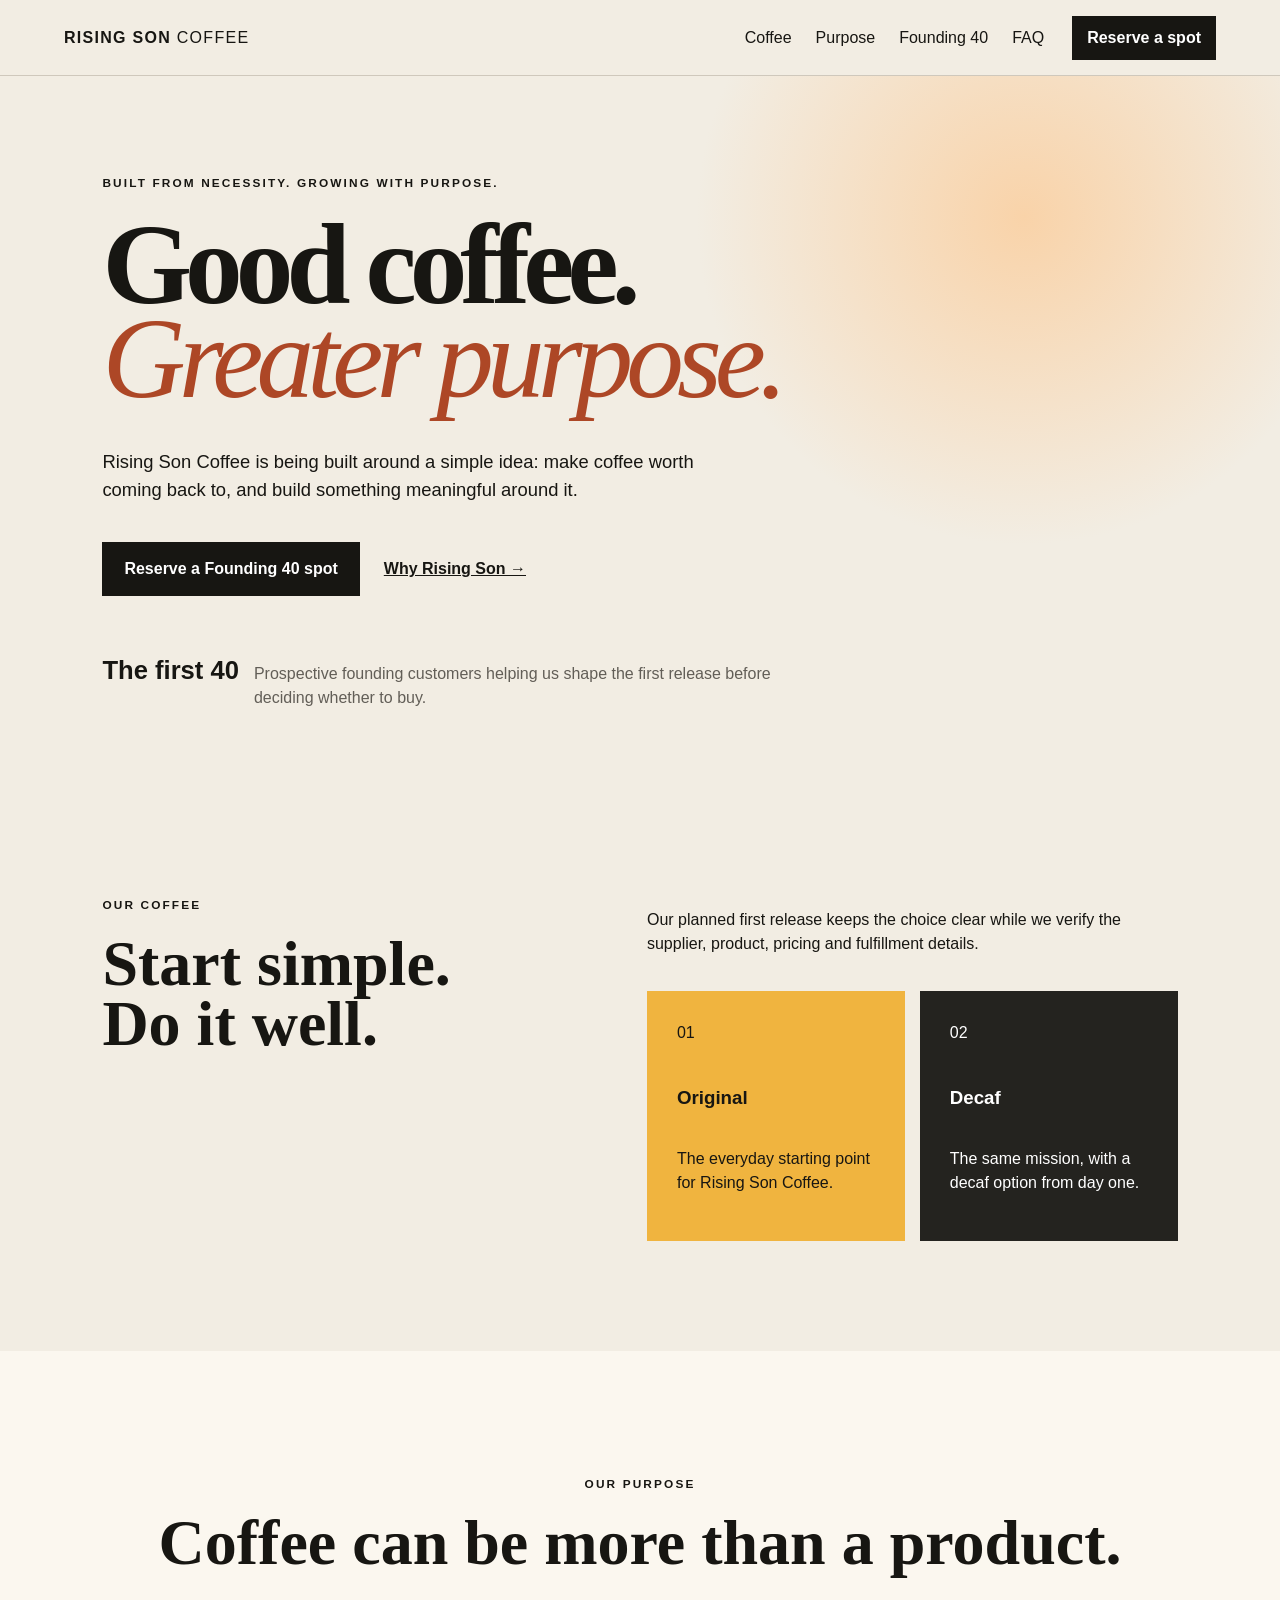
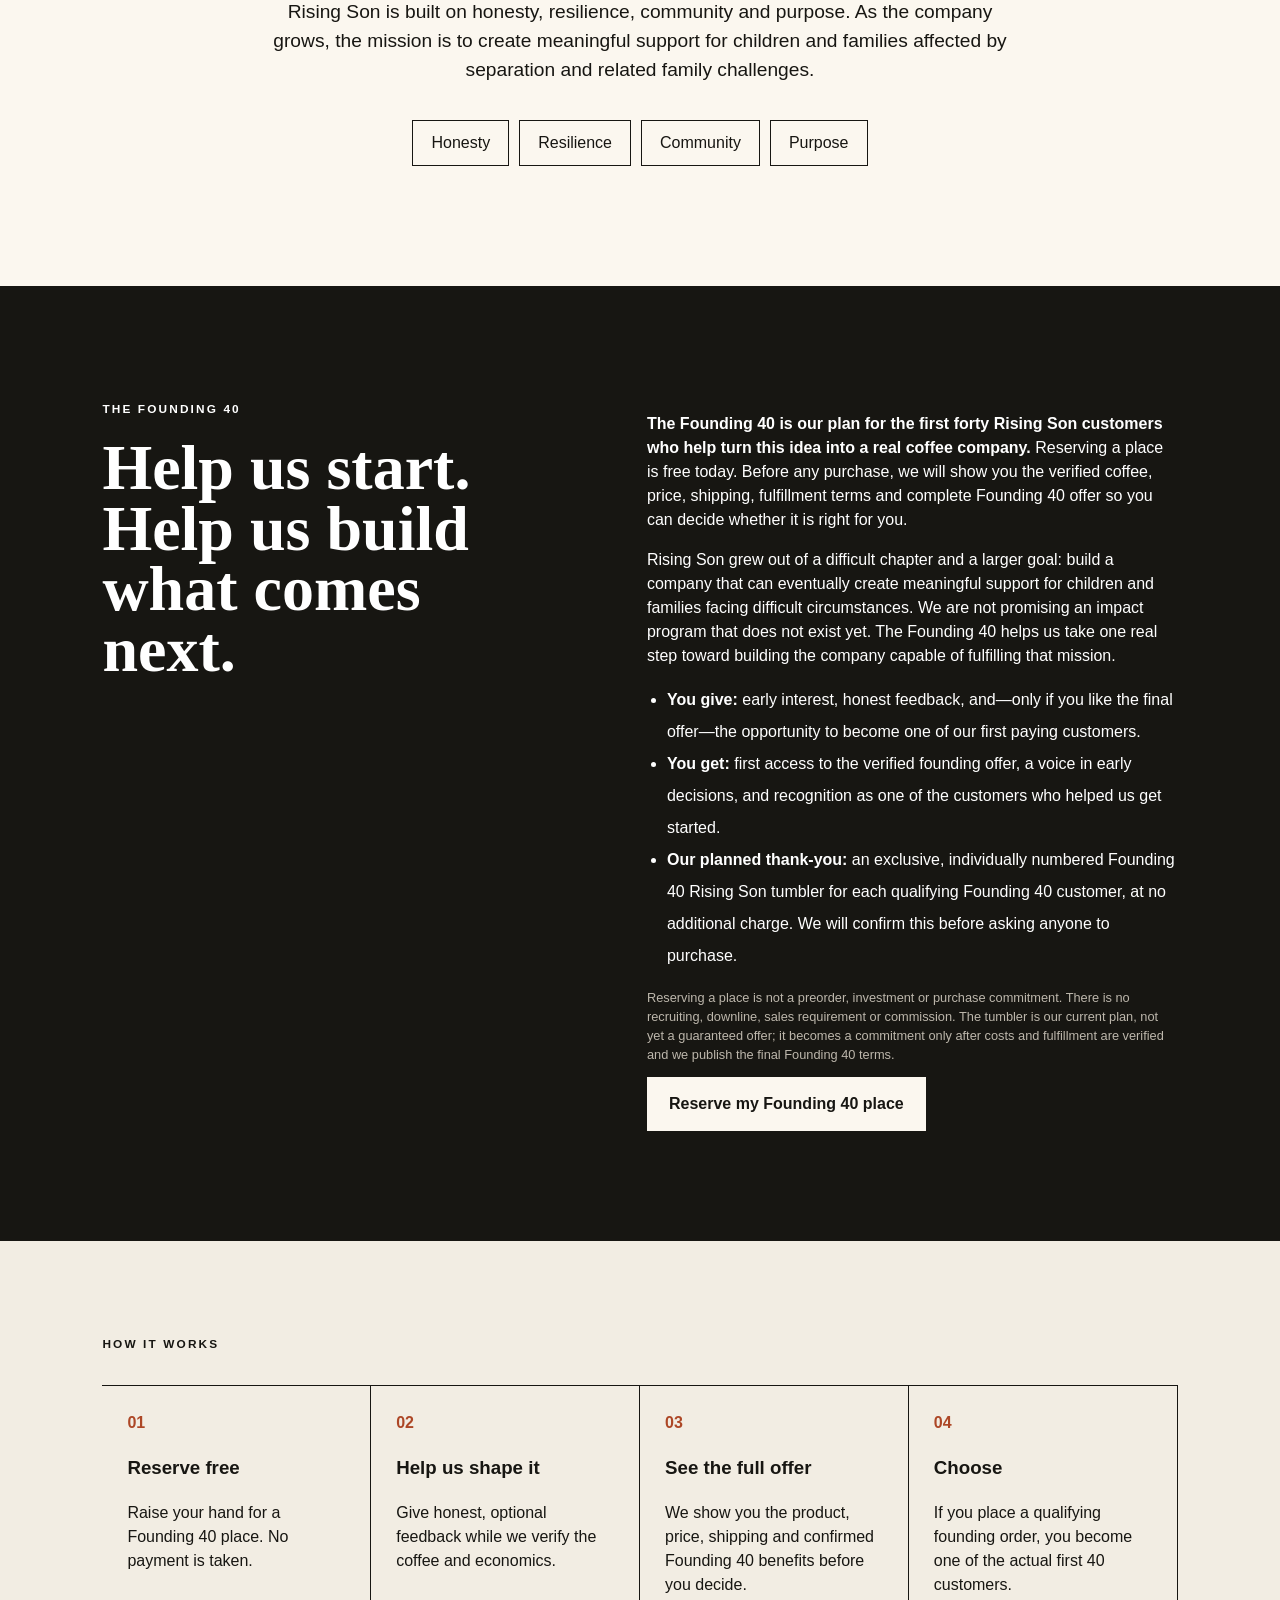
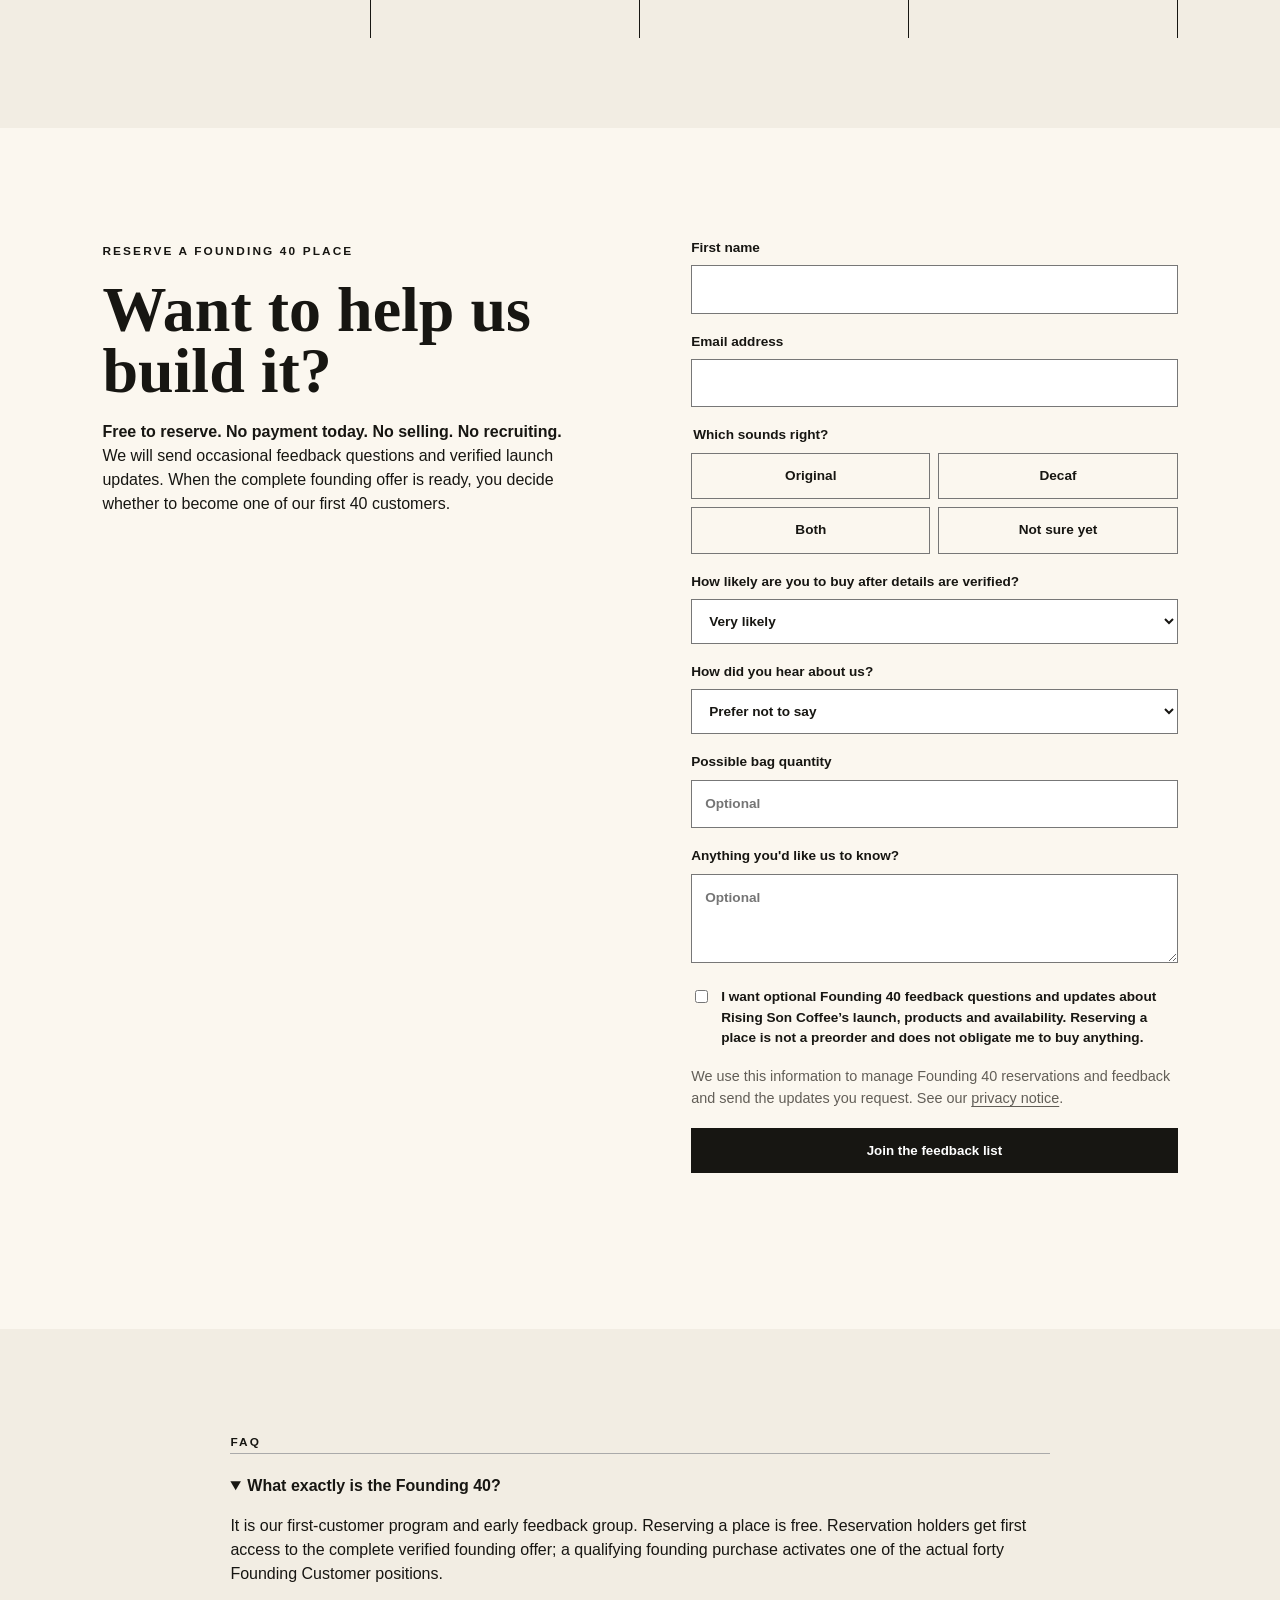
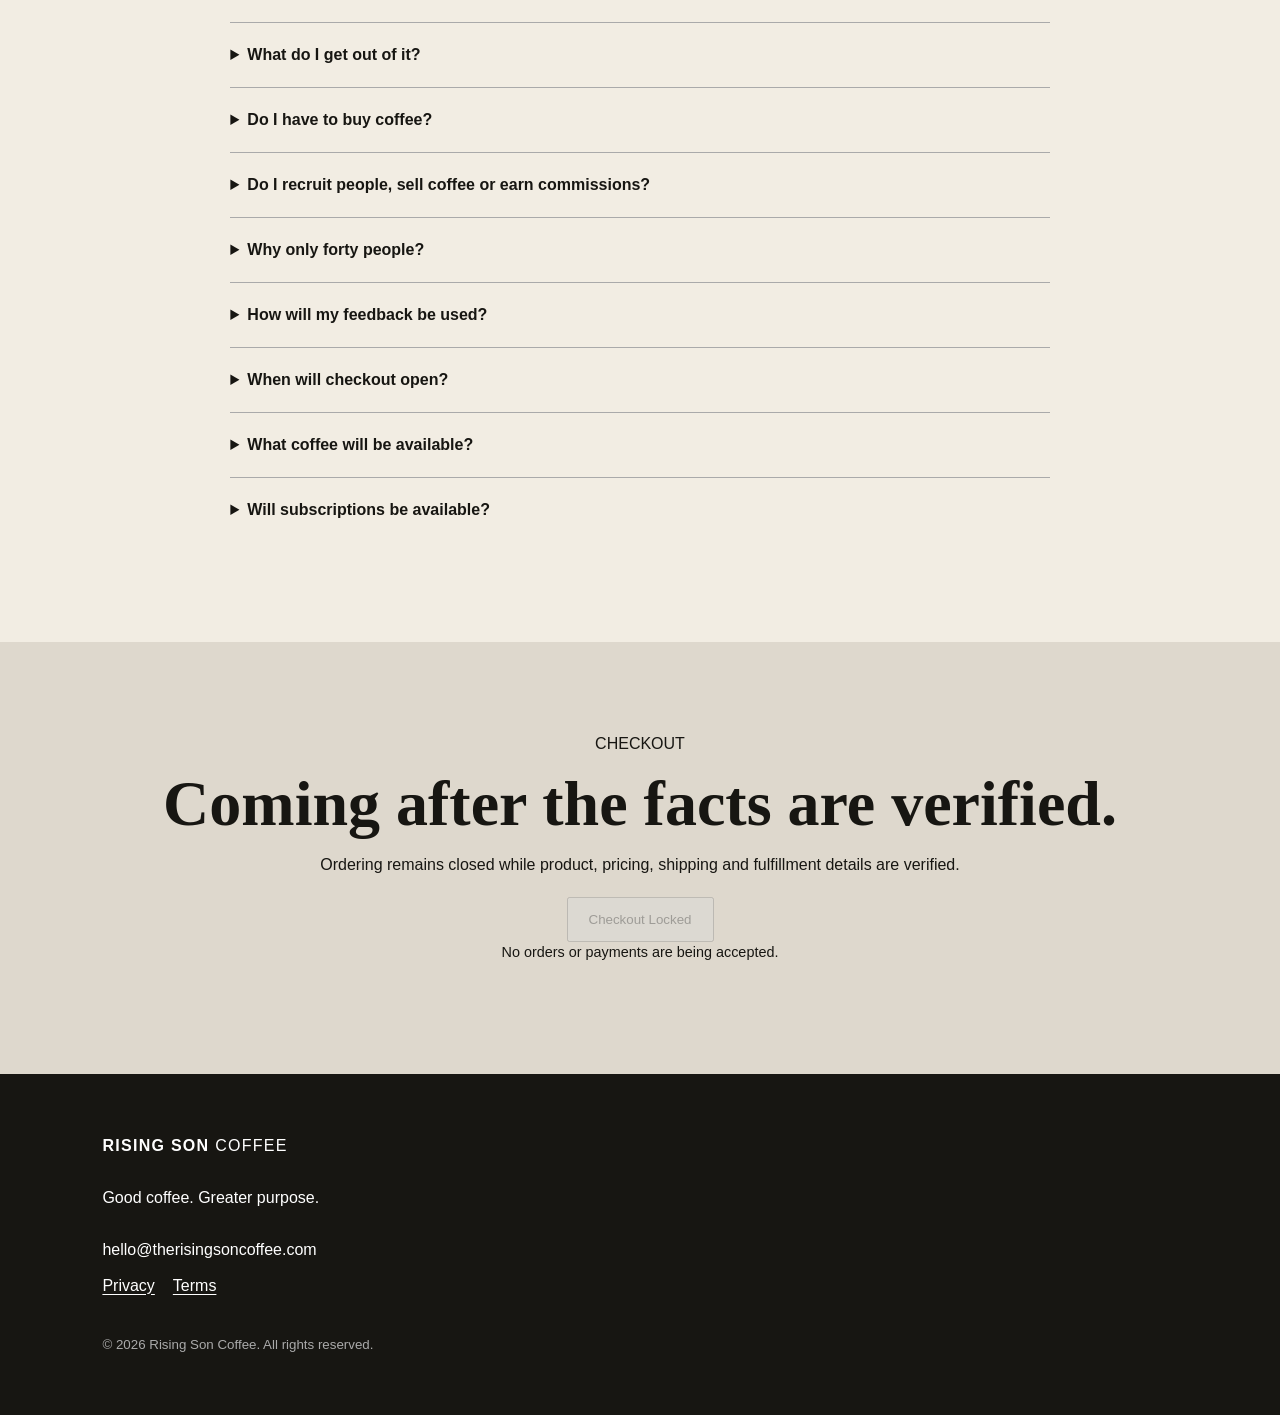
==== index.html @ bcd96ab5 "Finish Founding 40 reservation messaging and attribution" ====
<!doctype html>
<html lang="en">
<head>
<meta charset="utf-8"><meta name="viewport" content="width=device-width,initial-scale=1">
<title>Rising Son Coffee | Good Coffee. Greater Purpose.</title>
<meta name="description" content="Rising Son Coffee — good coffee with a greater purpose. Reserve a free, no-obligation place among the first 40 prospective Rising Son customers and help shape the first release."><meta name="theme-color" content="#f2ede3"><meta property="og:type" content="website"><meta property="og:title" content="Rising Son Coffee | Good Coffee. Greater Purpose."><meta property="og:description" content="Reserve a Founding 40 place, help shape Rising Son Coffee before launch, and get first access to the verified founding offer. No purchase today, recruiting or investment."><meta property="og:url" content="https://therisingsoncoffee.com/"><meta name="twitter:card" content="summary"><link rel="canonical" href="https://therisingsoncoffee.com/">
<link rel="stylesheet" href="styles.css"><link rel="icon" href="data:image/svg+xml,<svg xmlns=%22http://www.w3.org/2000/svg%22 viewBox=%220 0 100 100%22><text y=%22.9em%22 font-size=%2290%22>☕</text></svg>">
</head>
<body>
<a class="skip" href="#top">Skip to content</a><header class="nav"><a class="brand" href="#top">RISING SON <span>COFFEE</span></a><nav aria-label="Primary"><a href="#coffee">Coffee</a><a href="#purpose">Purpose</a><a href="#founding40">Founding 40</a><a href="#faq">FAQ</a></nav><a class="button small" href="#join">Reserve a spot</a></header>
<main id="top">
<section class="hero"><div class="eyebrow">BUILT FROM NECESSITY. GROWING WITH PURPOSE.</div><h1>Good coffee.<br><em>Greater purpose.</em></h1><p>Rising Son Coffee is being built around a simple idea: make coffee worth coming back to, and build something meaningful around it.</p><div class="actions"><a class="button" href="#join">Reserve a Founding 40 spot</a><a class="textlink" href="#purpose">Why Rising Son →</a></div><div class="counter"><strong>The first 40</strong><span>Prospective founding customers helping us shape the first release before deciding whether to buy.</span></div></section>
<section id="coffee" class="section"><div><span class="kicker">OUR COFFEE</span><h2>Start simple.<br>Do it well.</h2></div><div><p>Our planned first release keeps the choice clear while we verify the supplier, product, pricing and fulfillment details.</p><div class="cards"><article><span>01</span><h3>Original</h3><p>The everyday starting point for Rising Son Coffee.</p></article><article class="mono"><span>02</span><h3>Decaf</h3><p>The same mission, with a decaf option from day one.</p></article></div></div></section>
<section id="purpose" class="purpose"><span class="kicker">OUR PURPOSE</span><h2>Coffee can be more than a product.</h2><p>Rising Son is built on honesty, resilience, community and purpose. As the company grows, the mission is to create meaningful support for children and families affected by separation and related family challenges.</p><div class="values"><span>Honesty</span><span>Resilience</span><span>Community</span><span>Purpose</span></div></section>
<section id="founding40" class="section dark"><div><span class="kicker">THE FOUNDING 40</span><h2>Help us start.<br>Help us build what comes next.</h2></div><div><p><strong>The Founding 40 is our plan for the first forty Rising Son customers who help turn this idea into a real coffee company.</strong> Reserving a place is free today. Before any purchase, we will show you the verified coffee, price, shipping, fulfillment terms and complete Founding 40 offer so you can decide whether it is right for you.</p><p>Rising Son grew out of a difficult chapter and a larger goal: build a company that can eventually create meaningful support for children and families facing difficult circumstances. We are not promising an impact program that does not exist yet. The Founding 40 helps us take one real step toward building the company capable of fulfilling that mission.</p><ul><li><strong>You give:</strong> early interest, honest feedback, and—only if you like the final offer—the opportunity to become one of our first paying customers.</li><li><strong>You get:</strong> first access to the verified founding offer, a voice in early decisions, and recognition as one of the customers who helped us get started.</li><li><strong>Our planned thank-you:</strong> an exclusive, individually numbered Founding 40 Rising Son tumbler for each qualifying Founding 40 customer, at no additional charge. We will confirm this before asking anyone to purchase.</li></ul><p class="fine">Reserving a place is not a preorder, investment or purchase commitment. There is no recruiting, downline, sales requirement or commission. The tumbler is our current plan, not yet a guaranteed offer; it becomes a commitment only after costs and fulfillment are verified and we publish the final Founding 40 terms.</p><a class="button light" href="#join">Reserve my Founding 40 place</a></div></section>
<section class="steps"><span class="kicker">HOW IT WORKS</span><div class="stepgrid"><div><b>01</b><h3>Reserve free</h3><p>Raise your hand for a Founding 40 place. No payment is taken.</p></div><div><b>02</b><h3>Help us shape it</h3><p>Give honest, optional feedback while we verify the coffee and economics.</p></div><div><b>03</b><h3>See the full offer</h3><p>We show you the product, price, shipping and confirmed Founding 40 benefits before you decide.</p></div><div><b>04</b><h3>Choose</h3><p>If you place a qualifying founding order, you become one of the actual first 40 customers.</p></div></div></section>
<section id="join" class="join"><div><span class="kicker">RESERVE A FOUNDING 40 PLACE</span><h2>Want to help us build it?</h2><p><strong>Free to reserve. No payment today. No selling. No recruiting.</strong> We will send occasional feedback questions and verified launch updates. When the complete founding offer is ready, you decide whether to become one of our first 40 customers.</p></div>
<form id="foundingForm" action="https://formsubmit.co/hello@therisingsoncoffee.com" method="POST" aria-describedby="formPrivacy"><input type="hidden" name="_subject" value="New Rising Son Coffee Founding 40 signup"><input type="hidden" name="_template" value="table">
<input type="hidden" name="signup_source" value="Rising Son Coffee website — Founding 40 organic/direct"><input type="hidden" name="_captcha" value="false"><input type="hidden" name="_next" value="https://therisingsoncoffee.com/thanks.html"><input class="honey" type="text" name="_honey" tabindex="-1" autocomplete="off" aria-hidden="true"><label>First name<input name="name" required autocomplete="given-name"></label><label>Email address<input name="email" type="email" required autocomplete="email" inputmode="email"></label><fieldset><legend>Which sounds right?</legend><div class="choices"><label><input type="radio" name="preference" value="Original" required><span>Original</span></label><label><input type="radio" name="preference" value="Decaf"><span>Decaf</span></label><label><input type="radio" name="preference" value="Both"><span>Both</span></label><label><input type="radio" name="preference" value="Not sure yet"><span>Not sure yet</span></label></div></fieldset><label>How likely are you to buy after details are verified?<select name="likelihood"><option>Very likely</option><option>Maybe</option><option>Just following for now</option></select></label><label>How did you hear about us?<select name="referral_source"><option value="Not specified">Prefer not to say</option><option>Friend or family</option><option>Facebook</option><option>Instagram</option><option>Other social media</option><option>Search</option><option>In person</option><option>Other</option></select></label><label>Possible bag quantity<input name="quantity" type="number" min="1" max="20" inputmode="numeric" placeholder="Optional"></label><label>Anything you'd like us to know?<textarea name="note" rows="3" placeholder="Optional"></textarea></label><label class="consent"><input type="checkbox" name="launch_updates_consent" value="Yes" required> I want optional Founding 40 feedback questions and updates about Rising Son Coffee’s launch, products and availability. Reserving a place is not a preorder and does not obligate me to buy anything.</label><p id="formPrivacy" class="form-note">We use this information to manage Founding 40 reservations and feedback and send the updates you request. See our <a href="/privacy.html">privacy notice</a>.</p><button class="button" type="submit">Reserve free — no purchase required</button><p id="formStatus" class="status" role="status" aria-live="polite"></p></form></section>
<section id="faq" class="faq"><span class="kicker">FAQ</span><details open><summary>What exactly is the Founding 40?</summary><p>It is our first-customer program and early feedback group. Reserving a place is free. Reservation holders get first access to the complete verified founding offer; a qualifying founding purchase activates one of the actual forty Founding Customer positions.</p></details><details><summary>What do I get out of it?</summary><p>You get an early look at verified launch options, the opportunity to influence early decisions, and first opportunity to become one of Rising Son's first forty customers. Our current plan is also an exclusive individually numbered Founding 40 tumbler at no additional charge with a qualifying founding order. We will confirm that benefit before asking anyone to purchase.</p></details><details><summary>Do I have to buy coffee?</summary><p>No. Joining does not create a preorder or purchase commitment. If coffee later becomes available, you decide independently whether you want it.</p></details><details><summary>Do I recruit people, sell coffee or earn commissions?</summary><p>No. There is no downline, recruiting requirement, referral requirement, sales quota, commission or compensation plan. The Founding 40 is customer research, not a business opportunity.</p></details><details><summary>Why only forty people?</summary><p>Because these are intended to be Rising Son's first forty customers, not an unlimited membership tier. Keeping the group small also lets us genuinely listen to the people helping shape the launch.</p></details><details><summary>How will my feedback be used?</summary><p>It can help compare proposed coffee options, bag sizes, price ranges and shipping choices. Rising Son makes the final decisions, and not every preference can be adopted.</p></details><details><summary>When will checkout open?</summary><p>Only after supplier, product, pricing, shipping, fulfillment and refund/replacement details are confirmed.</p></details><details><summary>What coffee will be available?</summary><p>The planned first release is Original and Decaf. Whole-bean and ground options are being evaluated with suppliers. Final product details will be shared after verification.</p></details><details><summary>Will subscriptions be available?</summary><p>We are evaluating recurring delivery. We will only publish a subscription offer after the product, shipping and savings economics are verified.</p></details></section>
<section class="locked" id="checkout"><span>CHECKOUT</span><h2>Coming after the facts are verified.</h2><p>Ordering remains closed while product, pricing, shipping and fulfillment details are verified.</p><button id="checkoutButton" disabled aria-describedby="checkoutStatus">Checkout Locked</button><p id="checkoutStatus" class="status" role="status">No orders or payments are being accepted.</p></section>
</main>
<footer><div class="brand">RISING SON <span>COFFEE</span></div><p>Good coffee. Greater purpose.</p><a href="mailto:hello@therisingsoncoffee.com">hello@therisingsoncoffee.com</a><div class="footerlinks"><a href="/privacy.html">Privacy</a><a href="/terms.html">Terms</a></div><small>© 2026 Rising Son Coffee. All rights reserved.</small></footer>
<script src="checkout-config.js"></script><script src="script.js"></script></body></html>
---- styles.css ----
:root{--ink:#171612;--paper:#f2ede3;--cream:#fbf7ef;--accent:#ad4726;--muted:#625e57}*{box-sizing:border-box}html{scroll-behavior:smooth}body{margin:0;background:var(--paper);color:var(--ink);font-family:Arial,Helvetica,sans-serif;line-height:1.5}.nav{height:76px;padding:0 5vw;display:flex;align-items:center;gap:28px;border-bottom:1px solid #cfc8bc;position:sticky;top:0;background:rgba(242,237,227,.96);z-index:10}.brand{font-weight:900;letter-spacing:.08em}.brand span{font-weight:400}.nav nav{display:flex;gap:24px;margin-left:auto}.nav a,footer a{color:inherit;text-decoration:none}.button{display:inline-block;border:0;background:var(--ink);color:white!important;padding:15px 22px;text-decoration:none;font-weight:800;cursor:pointer}.button.small{padding:10px 15px}.hero{min-height:76vh;padding:11vh 8vw 8vh;display:grid;align-content:center;background:radial-gradient(circle at 80% 20%,#f9d3a9 0,transparent 28%),var(--paper)}.eyebrow,.kicker{font-size:.74rem;font-weight:900;letter-spacing:.18em}.hero h1{font-family:Georgia,serif;font-size:clamp(3.6rem,9vw,8.5rem);line-height:.82;letter-spacing:-.06em;margin:24px 0;max-width:1050px}.hero h1 em{font-weight:400;color:var(--accent)}.hero>p{max-width:600px;font-size:1.15rem}.actions{display:flex;gap:24px;align-items:center;margin-top:20px}.textlink{color:var(--ink);font-weight:800}.counter{margin-top:55px;display:flex;gap:15px;align-items:baseline}.counter strong{font-size:1.6rem;white-space:nowrap}.counter span{color:var(--muted);max-width:520px}.section{padding:110px 8vw;display:grid;grid-template-columns:1fr 1.2fr;gap:8vw}.section h2,.purpose h2,.join h2,.locked h2{font-family:Georgia,serif;font-size:clamp(2.6rem,5vw,5rem);line-height:.95;margin:18px 0}.cards{display:grid;grid-template-columns:1fr 1fr;gap:15px;margin-top:35px}.cards article{min-height:250px;padding:30px;background:#f0b43f;display:flex;flex-direction:column;justify-content:flex-end}.cards article span{margin-bottom:auto}.cards .mono{background:#24231f;color:white}.purpose{padding:120px 12vw;text-align:center;background:var(--cream)}.purpose p{max-width:760px;margin:25px auto;font-size:1.2rem}.values{display:flex;justify-content:center;flex-wrap:wrap;gap:10px;margin-top:35px}.values span{border:1px solid;padding:10px 18px}.dark{background:var(--ink);color:white}.dark ul{padding-left:20px;line-height:2}.fine{font-size:.8rem;color:#bdb7ac}.button.light{background:var(--cream);color:var(--ink)!important}.steps{padding:90px 8vw}.stepgrid{display:grid;grid-template-columns:repeat(4,1fr);margin-top:30px;border-top:1px solid}.stepgrid>div{padding:25px;border-right:1px solid}.stepgrid b{color:var(--accent)}.join{padding:110px 8vw;background:var(--cream);display:grid;grid-template-columns:1fr 1fr;gap:8vw}form{display:grid;gap:18px}label,legend{font-weight:700;font-size:.85rem}input,select,textarea{width:100%;margin-top:7px;padding:13px;border:1px solid #777;background:white;color:var(--ink);font:inherit}fieldset{border:0;padding:0;margin:0}.choices{display:grid;grid-template-columns:1fr 1fr;gap:8px;margin-top:7px}.choices label{position:relative}.choices label input{position:absolute;width:1px;height:1px;padding:0;margin:-1px;overflow:hidden;clip:rect(0,0,0,0);white-space:nowrap;border:0}.choices span{display:block;border:1px solid #777;padding:12px;text-align:center;cursor:pointer}.choices input:checked+span{background:var(--ink);color:white}.choices input:focus-visible+span{outline:3px solid var(--accent);outline-offset:3px}.consent{display:flex;gap:10px;align-items:flex-start}.consent input{width:auto;margin-top:3px}.form-note,.status{font-size:.9rem}.form-note{margin:0;color:var(--muted)}.form-note a{color:inherit;text-underline-offset:3px}.honey{position:absolute!important;left:-9999px!important;width:1px!important;height:1px!important}.faq{padding:100px 18vw}.faq details{border-top:1px solid #aaa;padding:20px 0}.faq summary{font-weight:800;cursor:pointer}.locked{padding:90px 8vw;text-align:center;background:#ded8cd}.locked>p{max-width:640px;margin:0 auto 20px}.locked button{padding:13px 20px}footer{padding:60px 8vw;background:var(--ink);color:white;display:grid;gap:12px}footer small{color:#aaa;margin-top:25px}@media(max-width:760px){.nav{height:64px}.nav nav{display:none}.nav .small{margin-left:auto}.section,.join{grid-template-columns:1fr;padding:75px 6vw}.hero{padding:90px 6vw 60px}.hero h1{font-size:clamp(3.2rem,18vw,5rem)}.cards,.choices{grid-template-columns:1fr}.stepgrid{grid-template-columns:1fr 1fr}.faq{padding:75px 6vw}.actions{align-items:flex-start;flex-direction:column}.counter{align-items:flex-start;flex-direction:column}}.legal{max-width:900px;margin:auto;padding:90px 8vw;min-height:75vh}.legal h1{font-family:Georgia,serif;font-size:clamp(3rem,7vw,6rem);line-height:.95}.legal h2{margin-top:38px}.legal a{color:inherit}.footerlinks{display:flex;gap:18px}.footerlinks a{text-decoration:underline;text-underline-offset:3px}.skip{position:absolute;left:-9999px;top:auto}.skip:focus{left:12px;top:12px;z-index:100;background:#fff;color:#000;padding:10px}.button:focus-visible,a:focus-visible,input:focus-visible,select:focus-visible,textarea:focus-visible,summary:focus-visible,button:focus-visible{outline:3px solid currentColor;outline-offset:3px}.button:disabled{cursor:not-allowed;opacity:.65}@media(prefers-reduced-motion:reduce){html{scroll-behavior:auto}}
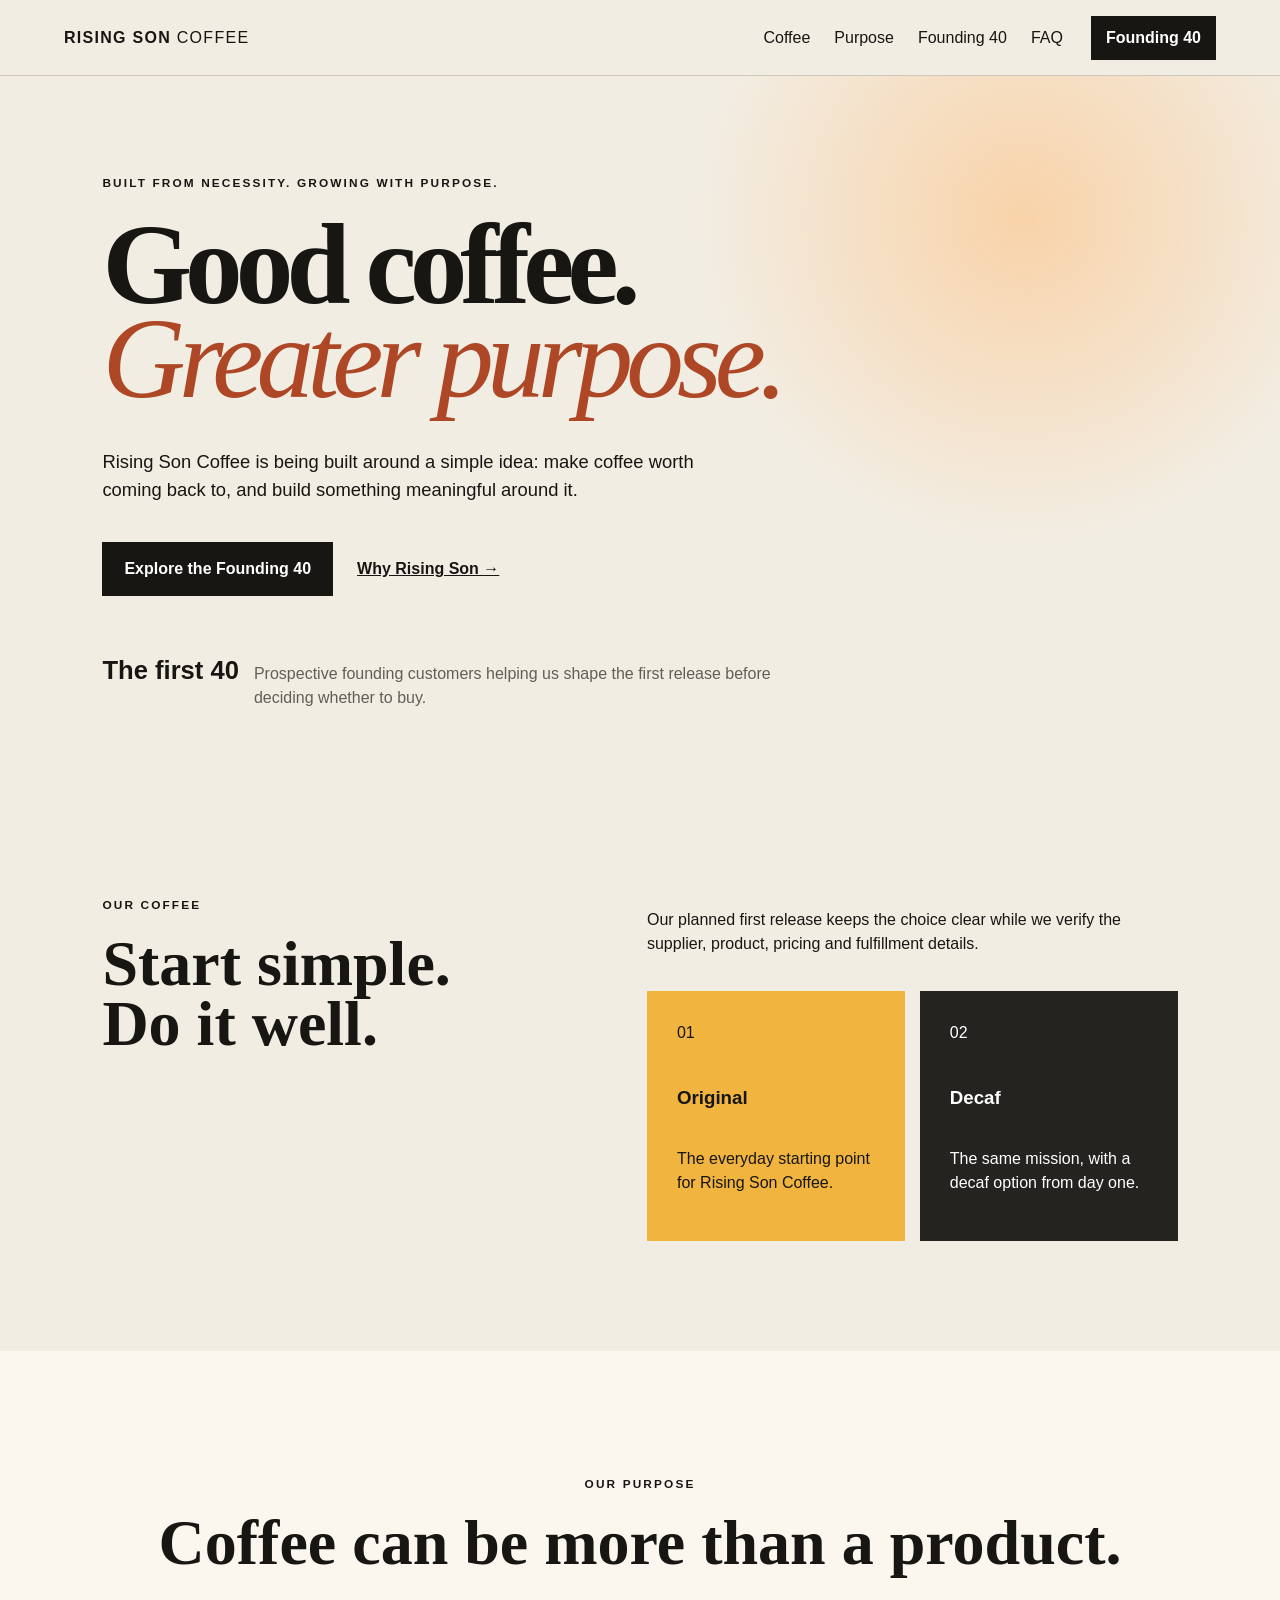
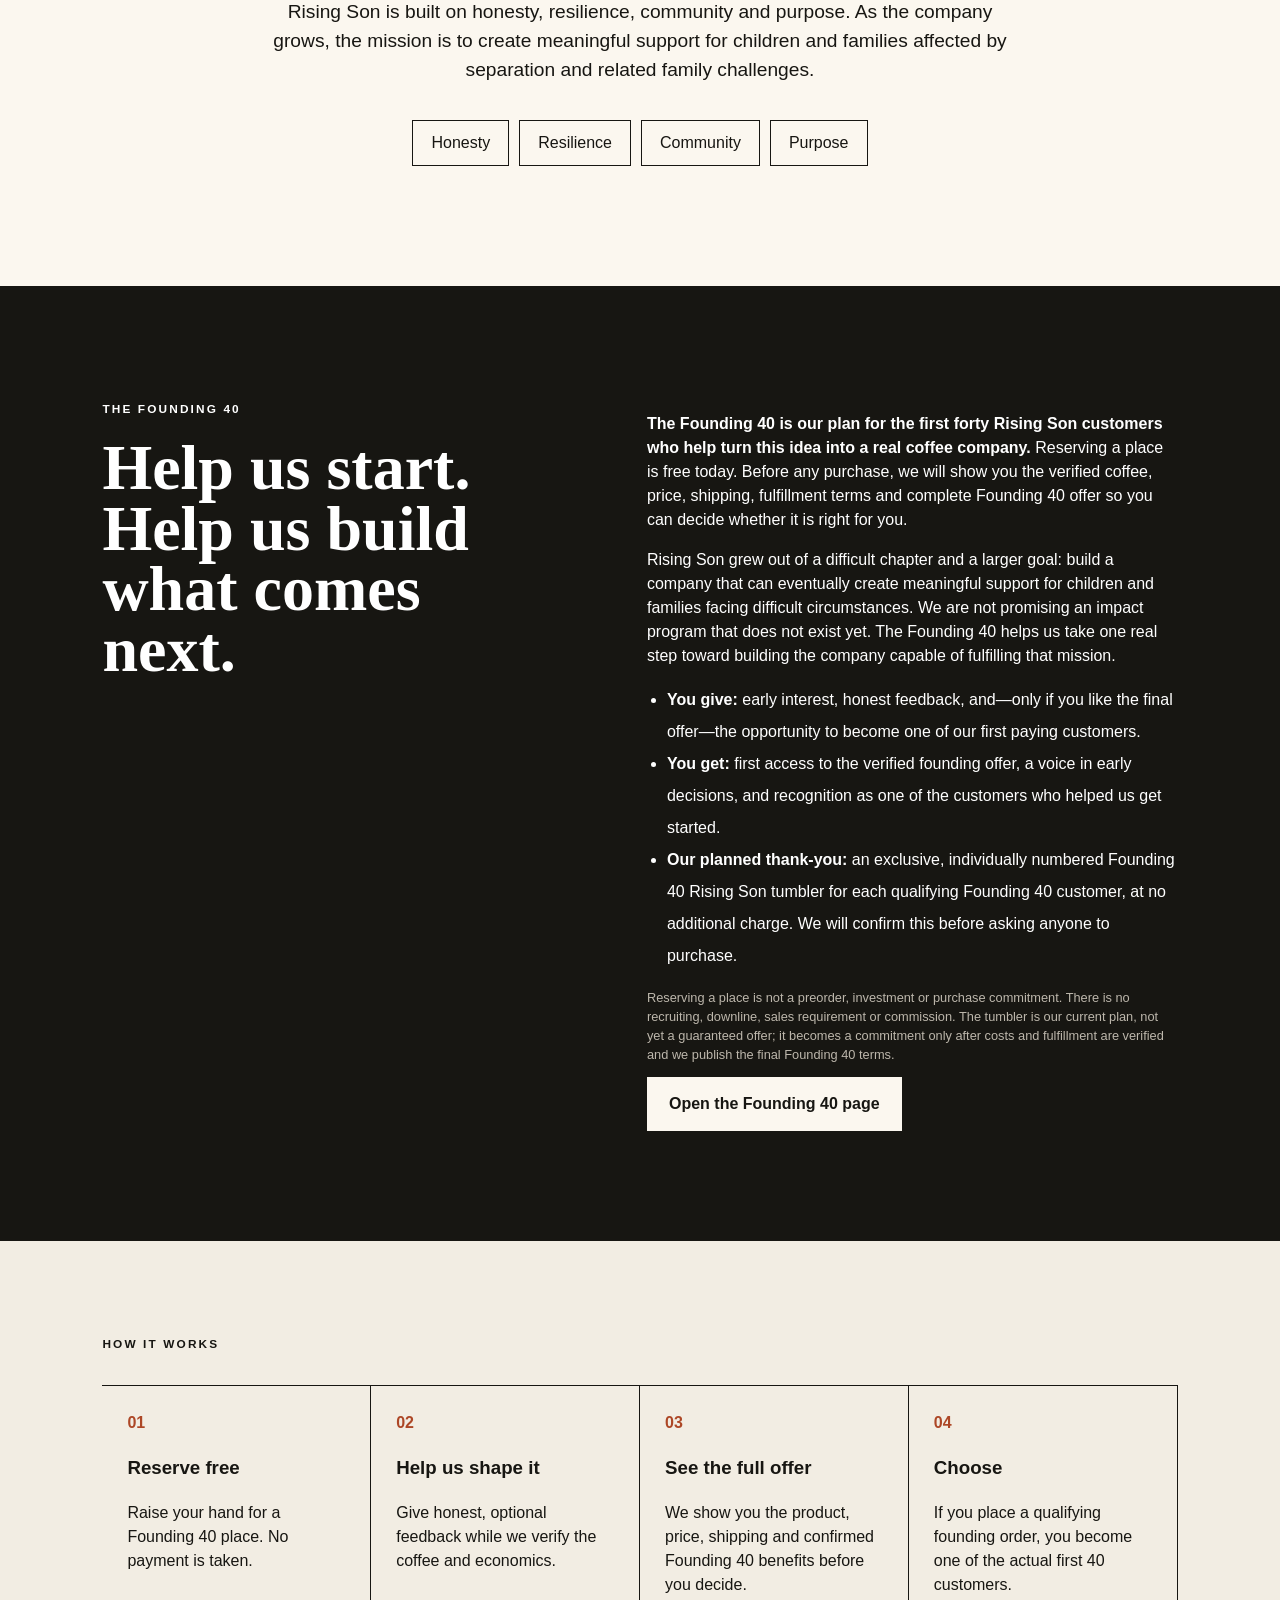
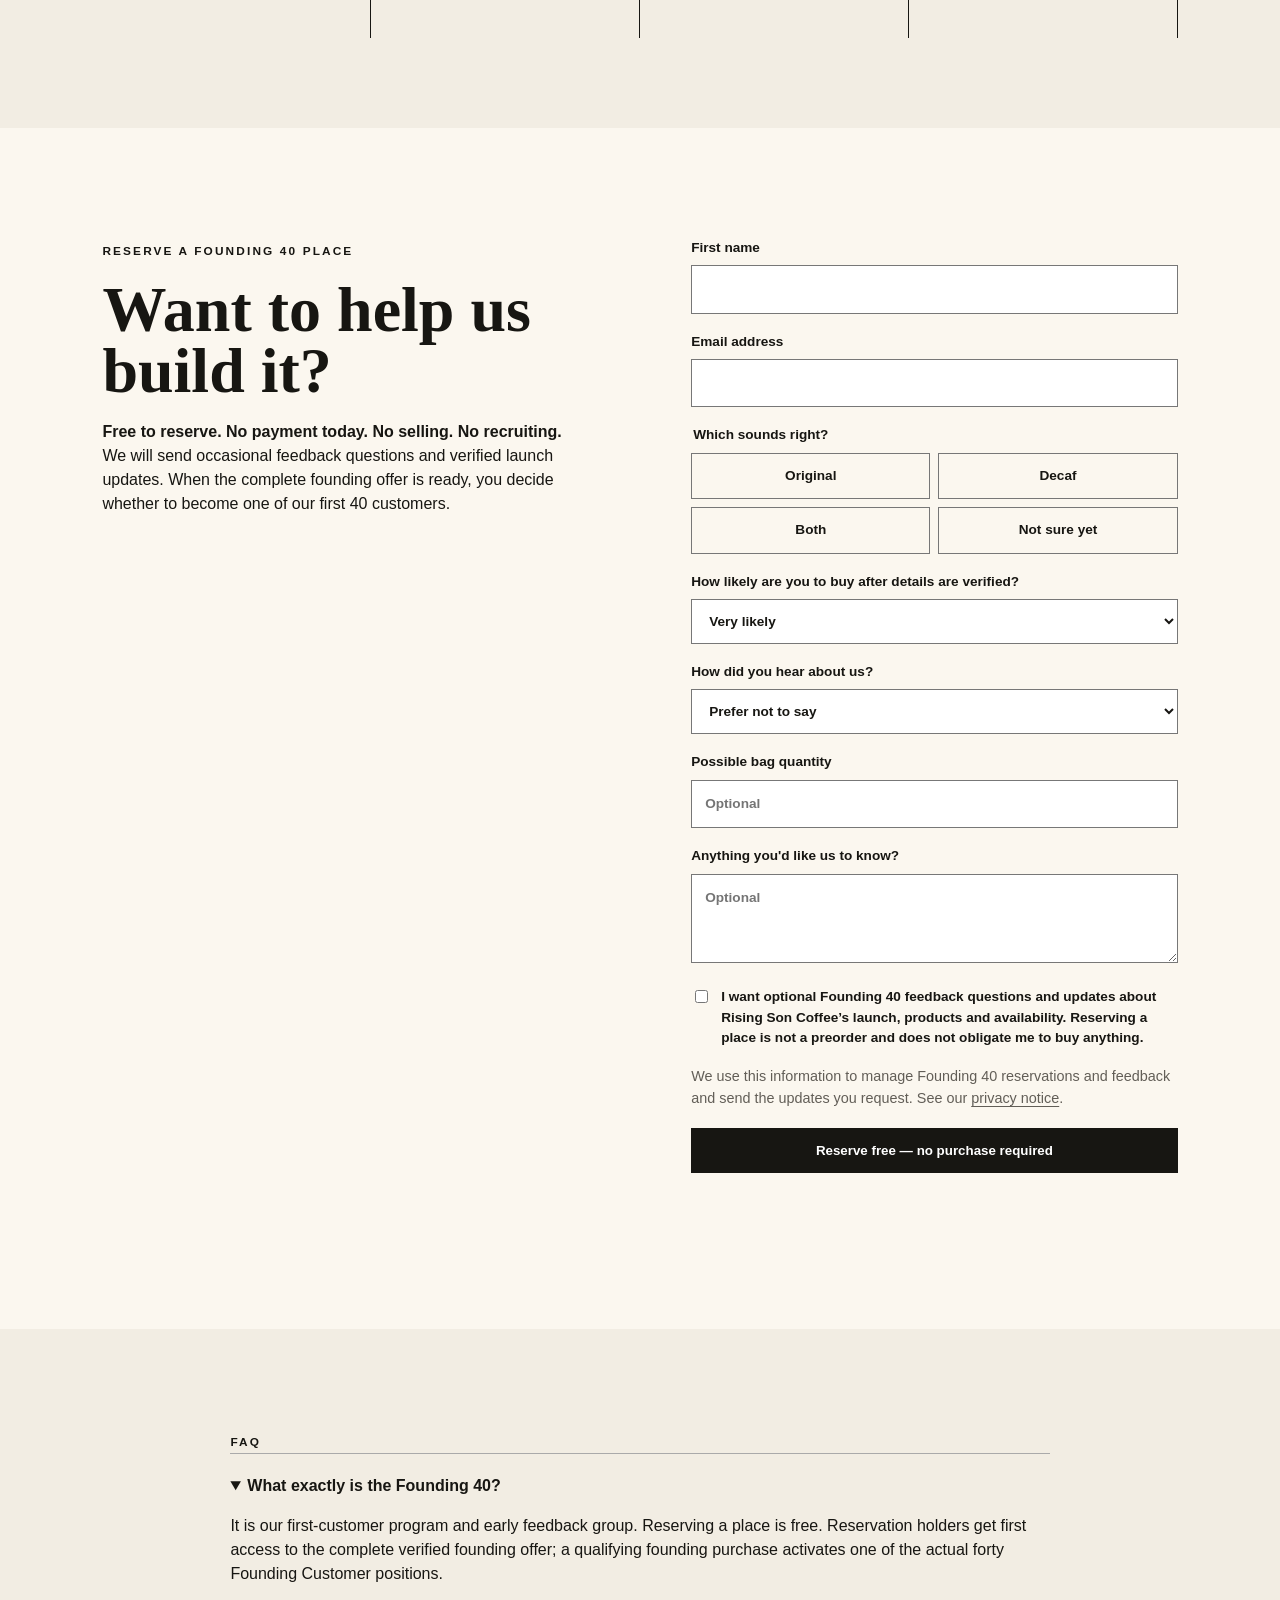
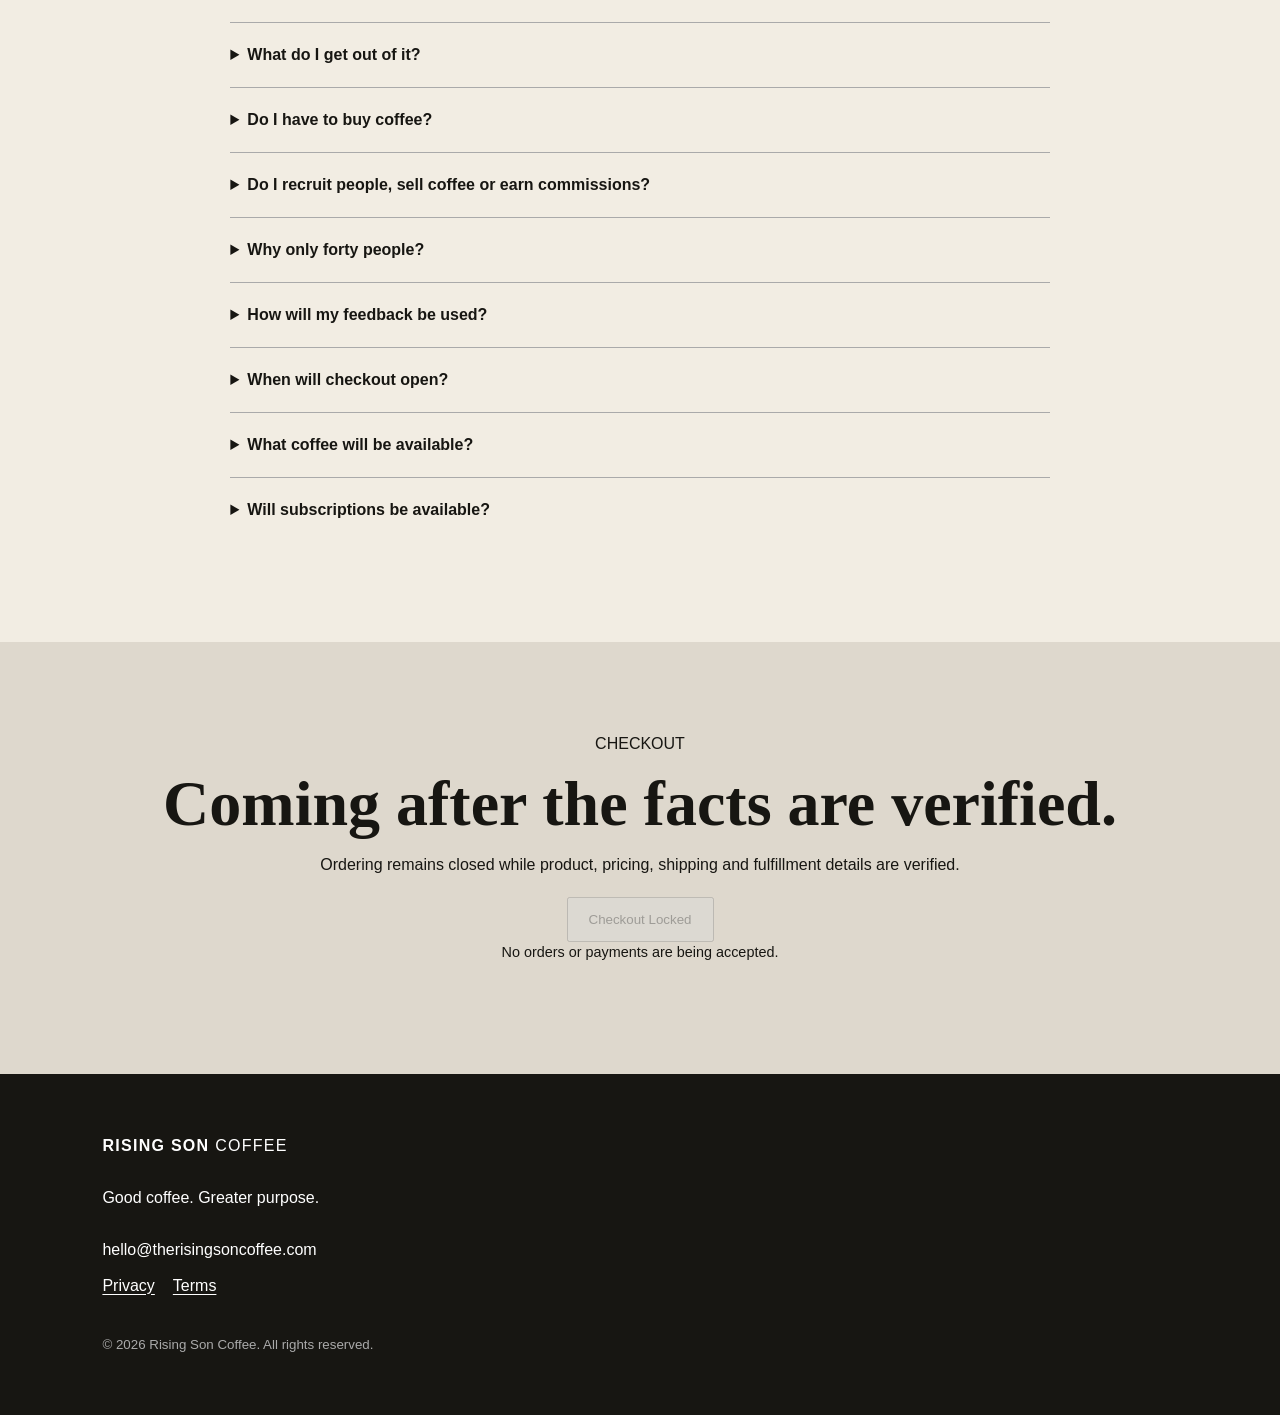
==== commit 51fc65ac: "Route Founding 40 marketing to dedicated page" ====
--- a/index.html
+++ b/index.html
@@ -7,12 +7,12 @@
 <link rel="stylesheet" href="styles.css"><link rel="icon" href="data:image/svg+xml,<svg xmlns=%22http://www.w3.org/2000/svg%22 viewBox=%220 0 100 100%22><text y=%22.9em%22 font-size=%2290%22>☕</text></svg>">
 </head>
 <body>
-<a class="skip" href="#top">Skip to content</a><header class="nav"><a class="brand" href="#top">RISING SON <span>COFFEE</span></a><nav aria-label="Primary"><a href="#coffee">Coffee</a><a href="#purpose">Purpose</a><a href="#founding40">Founding 40</a><a href="#faq">FAQ</a></nav><a class="button small" href="#join">Reserve a spot</a></header>
+<a class="skip" href="#top">Skip to content</a><header class="nav"><a class="brand" href="#top">RISING SON <span>COFFEE</span></a><nav aria-label="Primary"><a href="#coffee">Coffee</a><a href="#purpose">Purpose</a><a href="/founding40/">Founding 40</a><a href="#faq">FAQ</a></nav><a class="button small" href="/founding40/">Founding 40</a></header>
 <main id="top">
-<section class="hero"><div class="eyebrow">BUILT FROM NECESSITY. GROWING WITH PURPOSE.</div><h1>Good coffee.<br><em>Greater purpose.</em></h1><p>Rising Son Coffee is being built around a simple idea: make coffee worth coming back to, and build something meaningful around it.</p><div class="actions"><a class="button" href="#join">Reserve a Founding 40 spot</a><a class="textlink" href="#purpose">Why Rising Son →</a></div><div class="counter"><strong>The first 40</strong><span>Prospective founding customers helping us shape the first release before deciding whether to buy.</span></div></section>
+<section class="hero"><div class="eyebrow">BUILT FROM NECESSITY. GROWING WITH PURPOSE.</div><h1>Good coffee.<br><em>Greater purpose.</em></h1><p>Rising Son Coffee is being built around a simple idea: make coffee worth coming back to, and build something meaningful around it.</p><div class="actions"><a class="button" href="/founding40/">Explore the Founding 40</a><a class="textlink" href="#purpose">Why Rising Son →</a></div><div class="counter"><strong>The first 40</strong><span>Prospective founding customers helping us shape the first release before deciding whether to buy.</span></div></section>
 <section id="coffee" class="section"><div><span class="kicker">OUR COFFEE</span><h2>Start simple.<br>Do it well.</h2></div><div><p>Our planned first release keeps the choice clear while we verify the supplier, product, pricing and fulfillment details.</p><div class="cards"><article><span>01</span><h3>Original</h3><p>The everyday starting point for Rising Son Coffee.</p></article><article class="mono"><span>02</span><h3>Decaf</h3><p>The same mission, with a decaf option from day one.</p></article></div></div></section>
 <section id="purpose" class="purpose"><span class="kicker">OUR PURPOSE</span><h2>Coffee can be more than a product.</h2><p>Rising Son is built on honesty, resilience, community and purpose. As the company grows, the mission is to create meaningful support for children and families affected by separation and related family challenges.</p><div class="values"><span>Honesty</span><span>Resilience</span><span>Community</span><span>Purpose</span></div></section>
-<section id="founding40" class="section dark"><div><span class="kicker">THE FOUNDING 40</span><h2>Help us start.<br>Help us build what comes next.</h2></div><div><p><strong>The Founding 40 is our plan for the first forty Rising Son customers who help turn this idea into a real coffee company.</strong> Reserving a place is free today. Before any purchase, we will show you the verified coffee, price, shipping, fulfillment terms and complete Founding 40 offer so you can decide whether it is right for you.</p><p>Rising Son grew out of a difficult chapter and a larger goal: build a company that can eventually create meaningful support for children and families facing difficult circumstances. We are not promising an impact program that does not exist yet. The Founding 40 helps us take one real step toward building the company capable of fulfilling that mission.</p><ul><li><strong>You give:</strong> early interest, honest feedback, and—only if you like the final offer—the opportunity to become one of our first paying customers.</li><li><strong>You get:</strong> first access to the verified founding offer, a voice in early decisions, and recognition as one of the customers who helped us get started.</li><li><strong>Our planned thank-you:</strong> an exclusive, individually numbered Founding 40 Rising Son tumbler for each qualifying Founding 40 customer, at no additional charge. We will confirm this before asking anyone to purchase.</li></ul><p class="fine">Reserving a place is not a preorder, investment or purchase commitment. There is no recruiting, downline, sales requirement or commission. The tumbler is our current plan, not yet a guaranteed offer; it becomes a commitment only after costs and fulfillment are verified and we publish the final Founding 40 terms.</p><a class="button light" href="#join">Reserve my Founding 40 place</a></div></section>
+<section id="founding40" class="section dark"><div><span class="kicker">THE FOUNDING 40</span><h2>Help us start.<br>Help us build what comes next.</h2></div><div><p><strong>The Founding 40 is our plan for the first forty Rising Son customers who help turn this idea into a real coffee company.</strong> Reserving a place is free today. Before any purchase, we will show you the verified coffee, price, shipping, fulfillment terms and complete Founding 40 offer so you can decide whether it is right for you.</p><p>Rising Son grew out of a difficult chapter and a larger goal: build a company that can eventually create meaningful support for children and families facing difficult circumstances. We are not promising an impact program that does not exist yet. The Founding 40 helps us take one real step toward building the company capable of fulfilling that mission.</p><ul><li><strong>You give:</strong> early interest, honest feedback, and—only if you like the final offer—the opportunity to become one of our first paying customers.</li><li><strong>You get:</strong> first access to the verified founding offer, a voice in early decisions, and recognition as one of the customers who helped us get started.</li><li><strong>Our planned thank-you:</strong> an exclusive, individually numbered Founding 40 Rising Son tumbler for each qualifying Founding 40 customer, at no additional charge. We will confirm this before asking anyone to purchase.</li></ul><p class="fine">Reserving a place is not a preorder, investment or purchase commitment. There is no recruiting, downline, sales requirement or commission. The tumbler is our current plan, not yet a guaranteed offer; it becomes a commitment only after costs and fulfillment are verified and we publish the final Founding 40 terms.</p><a class="button light" href="/founding40/">Open the Founding 40 page</a></div></section>
 <section class="steps"><span class="kicker">HOW IT WORKS</span><div class="stepgrid"><div><b>01</b><h3>Reserve free</h3><p>Raise your hand for a Founding 40 place. No payment is taken.</p></div><div><b>02</b><h3>Help us shape it</h3><p>Give honest, optional feedback while we verify the coffee and economics.</p></div><div><b>03</b><h3>See the full offer</h3><p>We show you the product, price, shipping and confirmed Founding 40 benefits before you decide.</p></div><div><b>04</b><h3>Choose</h3><p>If you place a qualifying founding order, you become one of the actual first 40 customers.</p></div></div></section>
 <section id="join" class="join"><div><span class="kicker">RESERVE A FOUNDING 40 PLACE</span><h2>Want to help us build it?</h2><p><strong>Free to reserve. No payment today. No selling. No recruiting.</strong> We will send occasional feedback questions and verified launch updates. When the complete founding offer is ready, you decide whether to become one of our first 40 customers.</p></div>
 <form id="foundingForm" action="https://formsubmit.co/hello@therisingsoncoffee.com" method="POST" aria-describedby="formPrivacy"><input type="hidden" name="_subject" value="New Rising Son Coffee Founding 40 signup"><input type="hidden" name="_template" value="table">
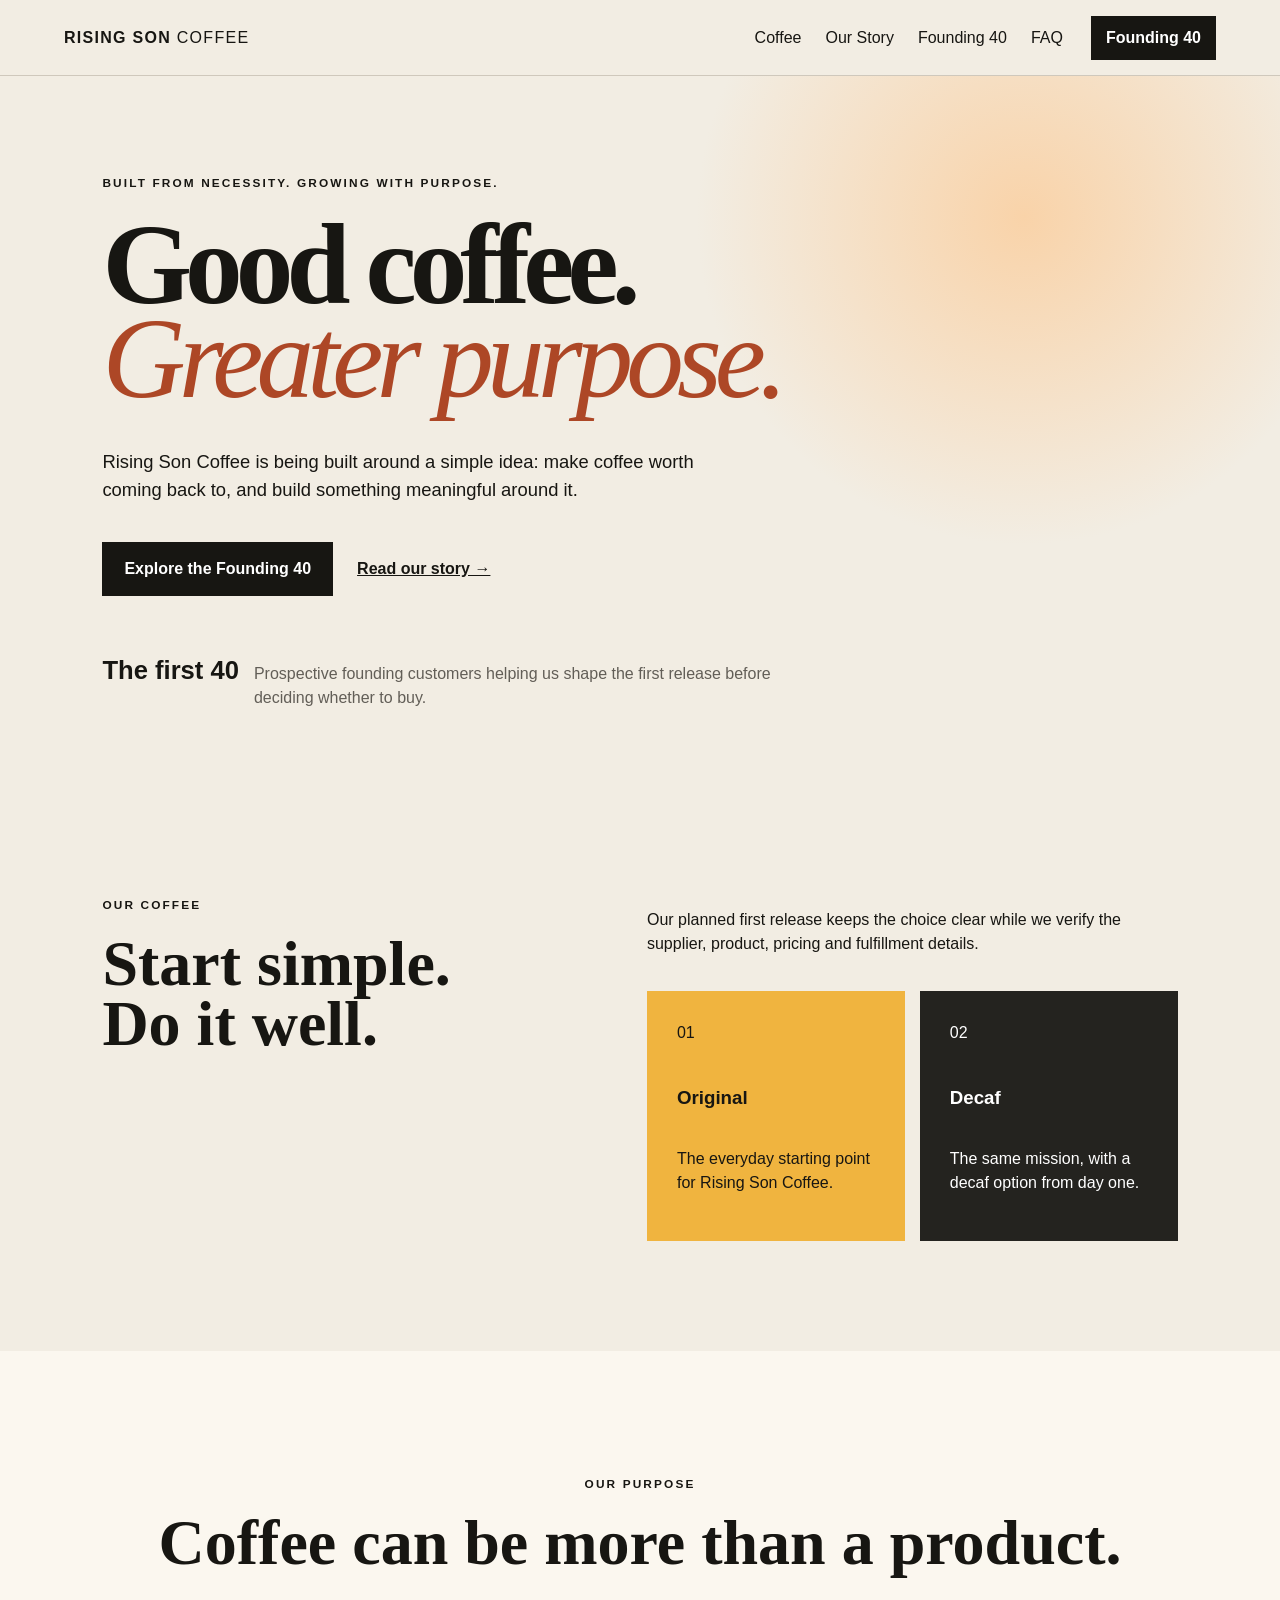
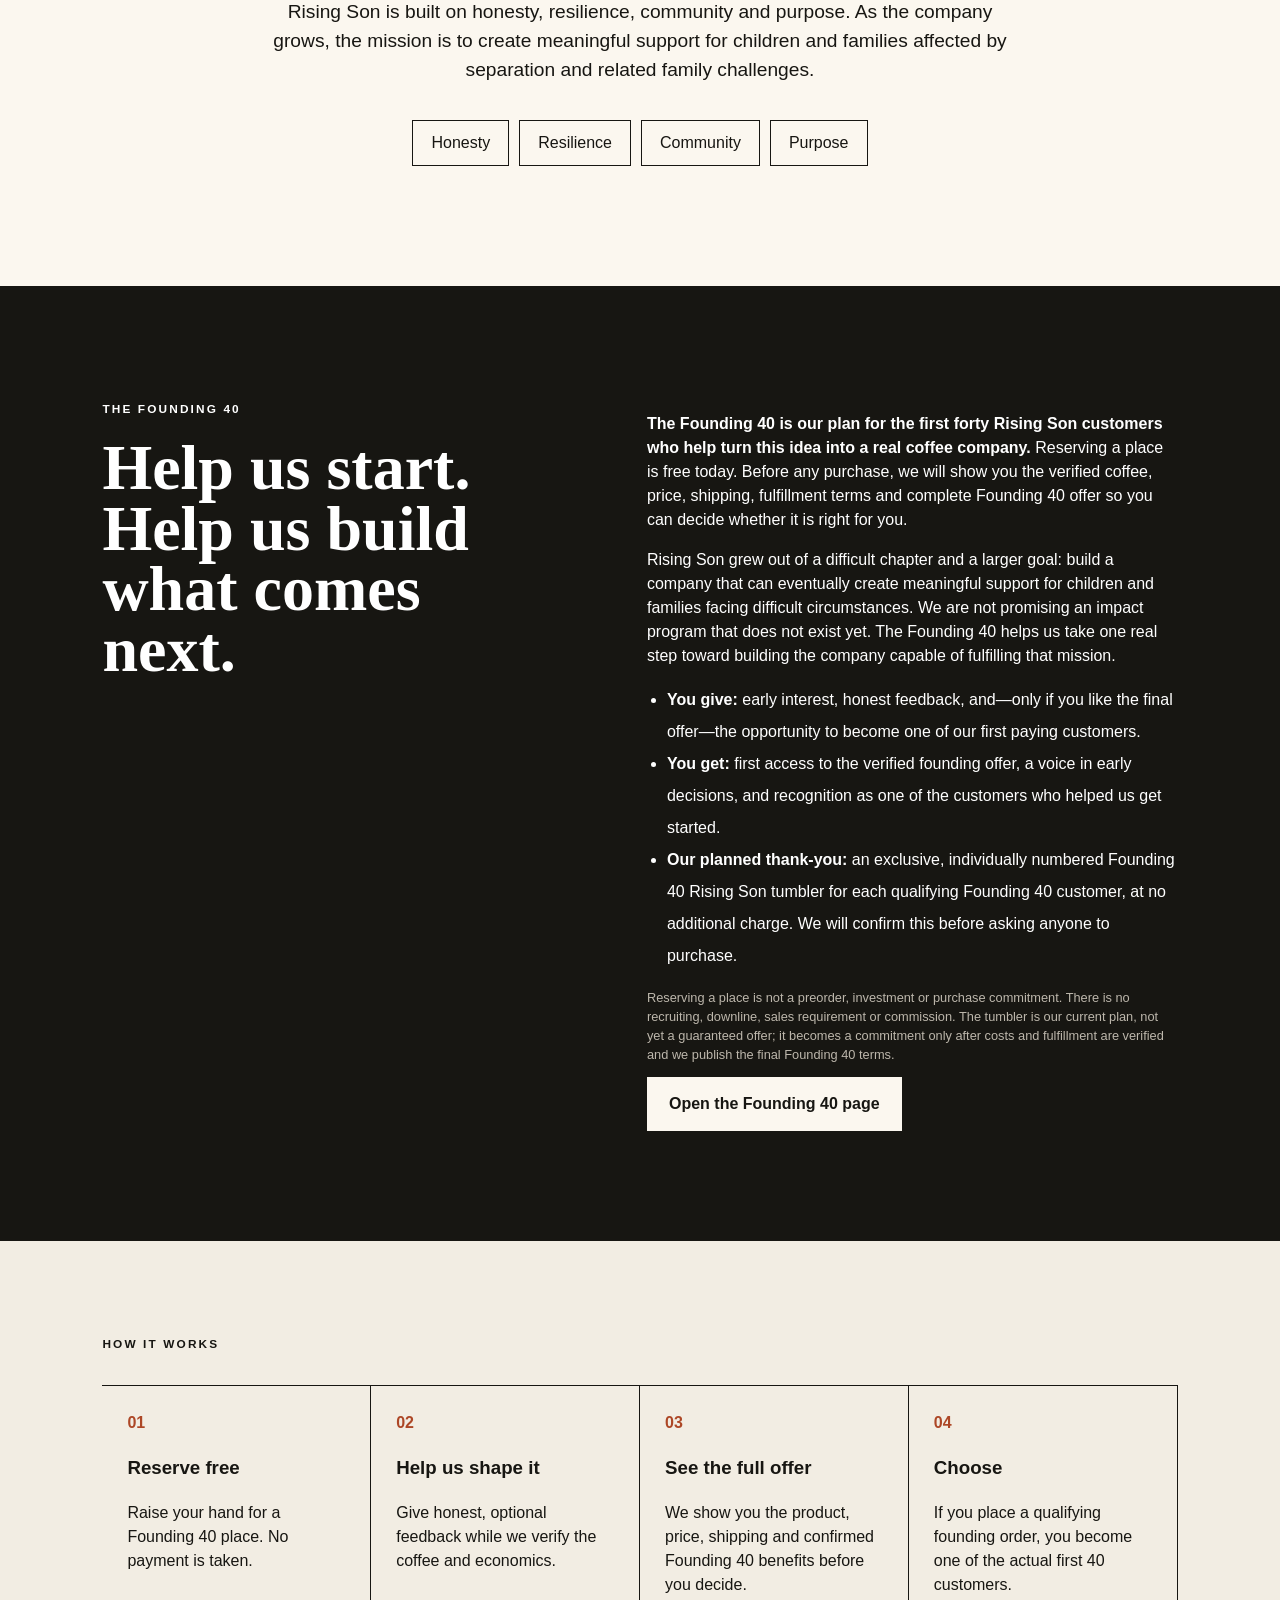
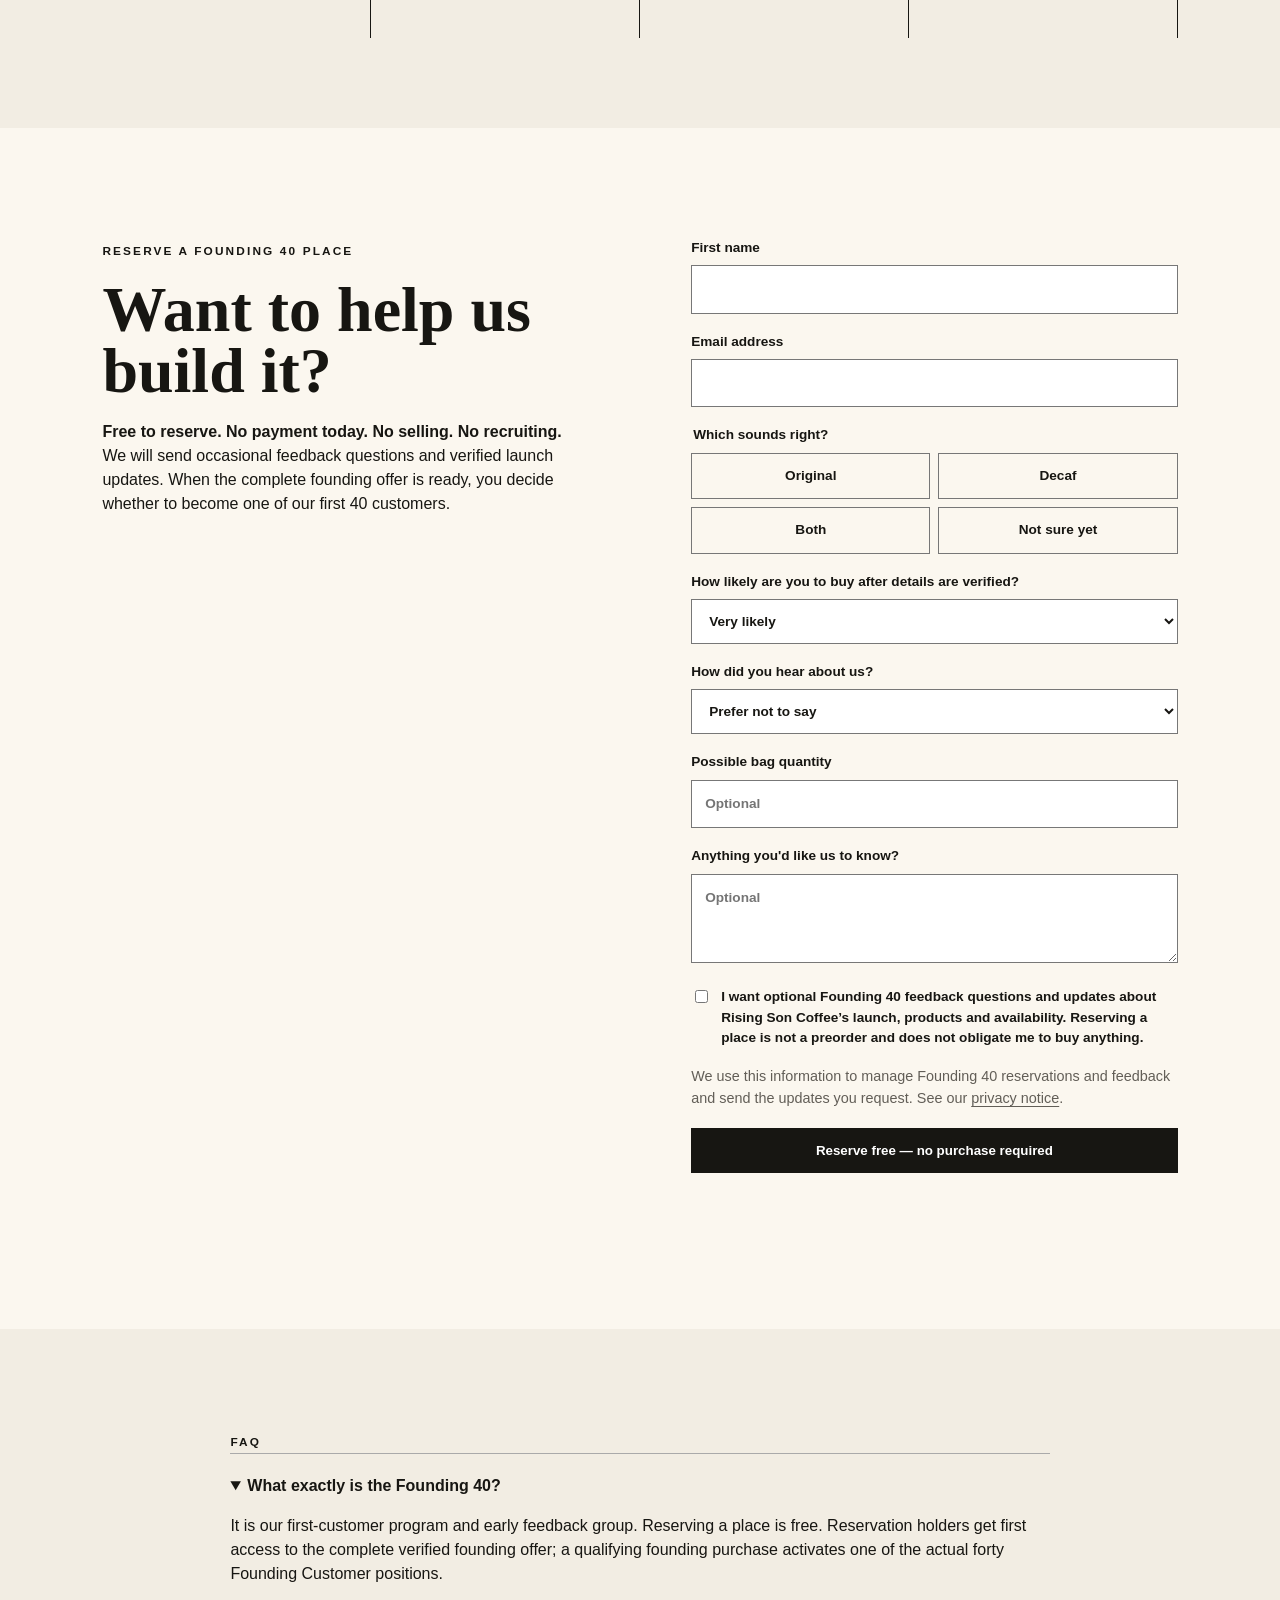
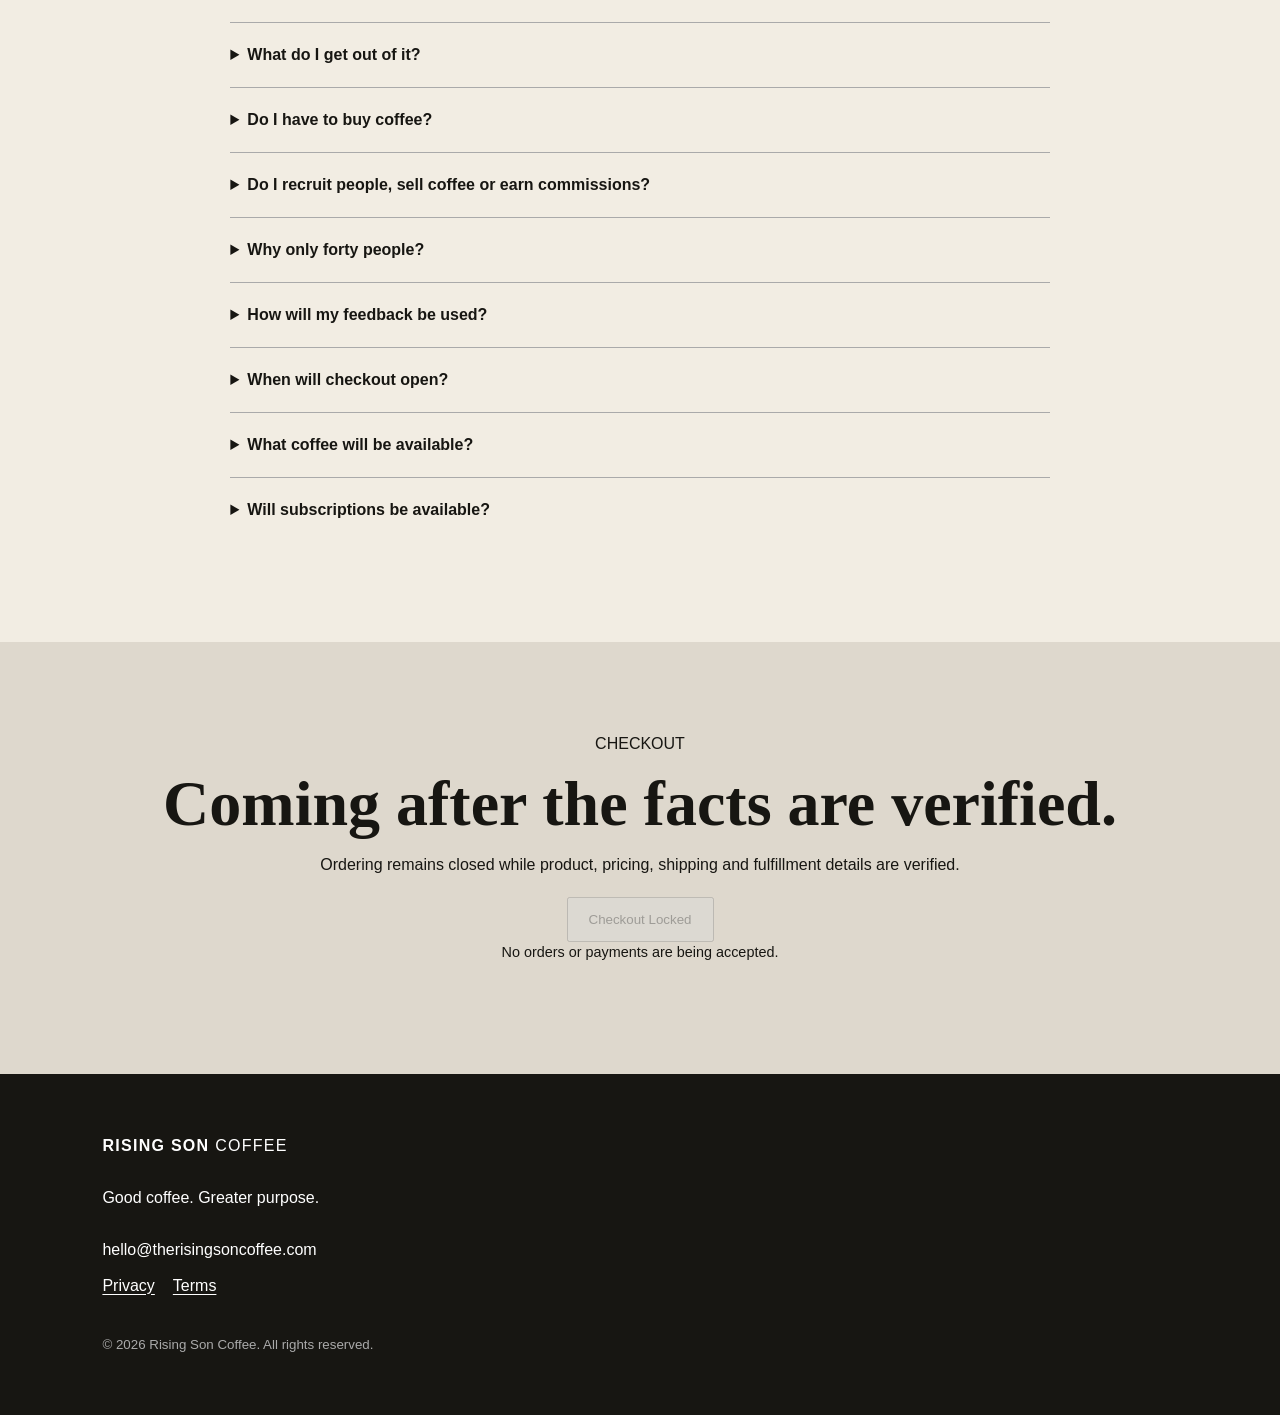
==== commit 8ce84d0a: "Add Our Story navigation to landing page" ====
--- a/index.html
+++ b/index.html
@@ -7,9 +7,9 @@
 <link rel="stylesheet" href="styles.css"><link rel="icon" href="data:image/svg+xml,<svg xmlns=%22http://www.w3.org/2000/svg%22 viewBox=%220 0 100 100%22><text y=%22.9em%22 font-size=%2290%22>☕</text></svg>">
 </head>
 <body>
-<a class="skip" href="#top">Skip to content</a><header class="nav"><a class="brand" href="#top">RISING SON <span>COFFEE</span></a><nav aria-label="Primary"><a href="#coffee">Coffee</a><a href="#purpose">Purpose</a><a href="/founding40/">Founding 40</a><a href="#faq">FAQ</a></nav><a class="button small" href="/founding40/">Founding 40</a></header>
+<a class="skip" href="#top">Skip to content</a><header class="nav"><a class="brand" href="#top">RISING SON <span>COFFEE</span></a><nav aria-label="Primary"><a href="#coffee">Coffee</a><a href="/story/">Our Story</a><a href="/founding40/">Founding 40</a><a href="#faq">FAQ</a></nav><a class="button small" href="/founding40/">Founding 40</a></header>
 <main id="top">
-<section class="hero"><div class="eyebrow">BUILT FROM NECESSITY. GROWING WITH PURPOSE.</div><h1>Good coffee.<br><em>Greater purpose.</em></h1><p>Rising Son Coffee is being built around a simple idea: make coffee worth coming back to, and build something meaningful around it.</p><div class="actions"><a class="button" href="/founding40/">Explore the Founding 40</a><a class="textlink" href="#purpose">Why Rising Son →</a></div><div class="counter"><strong>The first 40</strong><span>Prospective founding customers helping us shape the first release before deciding whether to buy.</span></div></section>
+<section class="hero"><div class="eyebrow">BUILT FROM NECESSITY. GROWING WITH PURPOSE.</div><h1>Good coffee.<br><em>Greater purpose.</em></h1><p>Rising Son Coffee is being built around a simple idea: make coffee worth coming back to, and build something meaningful around it.</p><div class="actions"><a class="button" href="/founding40/">Explore the Founding 40</a><a class="textlink" href="/story/">Read our story →</a></div><div class="counter"><strong>The first 40</strong><span>Prospective founding customers helping us shape the first release before deciding whether to buy.</span></div></section>
 <section id="coffee" class="section"><div><span class="kicker">OUR COFFEE</span><h2>Start simple.<br>Do it well.</h2></div><div><p>Our planned first release keeps the choice clear while we verify the supplier, product, pricing and fulfillment details.</p><div class="cards"><article><span>01</span><h3>Original</h3><p>The everyday starting point for Rising Son Coffee.</p></article><article class="mono"><span>02</span><h3>Decaf</h3><p>The same mission, with a decaf option from day one.</p></article></div></div></section>
 <section id="purpose" class="purpose"><span class="kicker">OUR PURPOSE</span><h2>Coffee can be more than a product.</h2><p>Rising Son is built on honesty, resilience, community and purpose. As the company grows, the mission is to create meaningful support for children and families affected by separation and related family challenges.</p><div class="values"><span>Honesty</span><span>Resilience</span><span>Community</span><span>Purpose</span></div></section>
 <section id="founding40" class="section dark"><div><span class="kicker">THE FOUNDING 40</span><h2>Help us start.<br>Help us build what comes next.</h2></div><div><p><strong>The Founding 40 is our plan for the first forty Rising Son customers who help turn this idea into a real coffee company.</strong> Reserving a place is free today. Before any purchase, we will show you the verified coffee, price, shipping, fulfillment terms and complete Founding 40 offer so you can decide whether it is right for you.</p><p>Rising Son grew out of a difficult chapter and a larger goal: build a company that can eventually create meaningful support for children and families facing difficult circumstances. We are not promising an impact program that does not exist yet. The Founding 40 helps us take one real step toward building the company capable of fulfilling that mission.</p><ul><li><strong>You give:</strong> early interest, honest feedback, and—only if you like the final offer—the opportunity to become one of our first paying customers.</li><li><strong>You get:</strong> first access to the verified founding offer, a voice in early decisions, and recognition as one of the customers who helped us get started.</li><li><strong>Our planned thank-you:</strong> an exclusive, individually numbered Founding 40 Rising Son tumbler for each qualifying Founding 40 customer, at no additional charge. We will confirm this before asking anyone to purchase.</li></ul><p class="fine">Reserving a place is not a preorder, investment or purchase commitment. There is no recruiting, downline, sales requirement or commission. The tumbler is our current plan, not yet a guaranteed offer; it becomes a commitment only after costs and fulfillment are verified and we publish the final Founding 40 terms.</p><a class="button light" href="/founding40/">Open the Founding 40 page</a></div></section>
--- a/styles.css
+++ b/styles.css
@@ -1 +1,3 @@
 :root{--ink:#171612;--paper:#f2ede3;--cream:#fbf7ef;--accent:#ad4726;--muted:#625e57}*{box-sizing:border-box}html{scroll-behavior:smooth}body{margin:0;background:var(--paper);color:var(--ink);font-family:Arial,Helvetica,sans-serif;line-height:1.5}.nav{height:76px;padding:0 5vw;display:flex;align-items:center;gap:28px;border-bottom:1px solid #cfc8bc;position:sticky;top:0;background:rgba(242,237,227,.96);z-index:10}.brand{font-weight:900;letter-spacing:.08em}.brand span{font-weight:400}.nav nav{display:flex;gap:24px;margin-left:auto}.nav a,footer a{color:inherit;text-decoration:none}.button{display:inline-block;border:0;background:var(--ink);color:white!important;padding:15px 22px;text-decoration:none;font-weight:800;cursor:pointer}.button.small{padding:10px 15px}.hero{min-height:76vh;padding:11vh 8vw 8vh;display:grid;align-content:center;background:radial-gradient(circle at 80% 20%,#f9d3a9 0,transparent 28%),var(--paper)}.eyebrow,.kicker{font-size:.74rem;font-weight:900;letter-spacing:.18em}.hero h1{font-family:Georgia,serif;font-size:clamp(3.6rem,9vw,8.5rem);line-height:.82;letter-spacing:-.06em;margin:24px 0;max-width:1050px}.hero h1 em{font-weight:400;color:var(--accent)}.hero>p{max-width:600px;font-size:1.15rem}.actions{display:flex;gap:24px;align-items:center;margin-top:20px}.textlink{color:var(--ink);font-weight:800}.counter{margin-top:55px;display:flex;gap:15px;align-items:baseline}.counter strong{font-size:1.6rem;white-space:nowrap}.counter span{color:var(--muted);max-width:520px}.section{padding:110px 8vw;display:grid;grid-template-columns:1fr 1.2fr;gap:8vw}.section h2,.purpose h2,.join h2,.locked h2{font-family:Georgia,serif;font-size:clamp(2.6rem,5vw,5rem);line-height:.95;margin:18px 0}.cards{display:grid;grid-template-columns:1fr 1fr;gap:15px;margin-top:35px}.cards article{min-height:250px;padding:30px;background:#f0b43f;display:flex;flex-direction:column;justify-content:flex-end}.cards article span{margin-bottom:auto}.cards .mono{background:#24231f;color:white}.purpose{padding:120px 12vw;text-align:center;background:var(--cream)}.purpose p{max-width:760px;margin:25px auto;font-size:1.2rem}.values{display:flex;justify-content:center;flex-wrap:wrap;gap:10px;margin-top:35px}.values span{border:1px solid;padding:10px 18px}.dark{background:var(--ink);color:white}.dark ul{padding-left:20px;line-height:2}.fine{font-size:.8rem;color:#bdb7ac}.button.light{background:var(--cream);color:var(--ink)!important}.steps{padding:90px 8vw}.stepgrid{display:grid;grid-template-columns:repeat(4,1fr);margin-top:30px;border-top:1px solid}.stepgrid>div{padding:25px;border-right:1px solid}.stepgrid b{color:var(--accent)}.join{padding:110px 8vw;background:var(--cream);display:grid;grid-template-columns:1fr 1fr;gap:8vw}form{display:grid;gap:18px}label,legend{font-weight:700;font-size:.85rem}input,select,textarea{width:100%;margin-top:7px;padding:13px;border:1px solid #777;background:white;color:var(--ink);font:inherit}fieldset{border:0;padding:0;margin:0}.choices{display:grid;grid-template-columns:1fr 1fr;gap:8px;margin-top:7px}.choices label{position:relative}.choices label input{position:absolute;width:1px;height:1px;padding:0;margin:-1px;overflow:hidden;clip:rect(0,0,0,0);white-space:nowrap;border:0}.choices span{display:block;border:1px solid #777;padding:12px;text-align:center;cursor:pointer}.choices input:checked+span{background:var(--ink);color:white}.choices input:focus-visible+span{outline:3px solid var(--accent);outline-offset:3px}.consent{display:flex;gap:10px;align-items:flex-start}.consent input{width:auto;margin-top:3px}.form-note,.status{font-size:.9rem}.form-note{margin:0;color:var(--muted)}.form-note a{color:inherit;text-underline-offset:3px}.honey{position:absolute!important;left:-9999px!important;width:1px!important;height:1px!important}.faq{padding:100px 18vw}.faq details{border-top:1px solid #aaa;padding:20px 0}.faq summary{font-weight:800;cursor:pointer}.locked{padding:90px 8vw;text-align:center;background:#ded8cd}.locked>p{max-width:640px;margin:0 auto 20px}.locked button{padding:13px 20px}footer{padding:60px 8vw;background:var(--ink);color:white;display:grid;gap:12px}footer small{color:#aaa;margin-top:25px}@media(max-width:760px){.nav{height:64px}.nav nav{display:none}.nav .small{margin-left:auto}.section,.join{grid-template-columns:1fr;padding:75px 6vw}.hero{padding:90px 6vw 60px}.hero h1{font-size:clamp(3.2rem,18vw,5rem)}.cards,.choices{grid-template-columns:1fr}.stepgrid{grid-template-columns:1fr 1fr}.faq{padding:75px 6vw}.actions{align-items:flex-start;flex-direction:column}.counter{align-items:flex-start;flex-direction:column}}.legal{max-width:900px;margin:auto;padding:90px 8vw;min-height:75vh}.legal h1{font-family:Georgia,serif;font-size:clamp(3rem,7vw,6rem);line-height:.95}.legal h2{margin-top:38px}.legal a{color:inherit}.footerlinks{display:flex;gap:18px}.footerlinks a{text-decoration:underline;text-underline-offset:3px}.skip{position:absolute;left:-9999px;top:auto}.skip:focus{left:12px;top:12px;z-index:100;background:#fff;color:#000;padding:10px}.button:focus-visible,a:focus-visible,input:focus-visible,select:focus-visible,textarea:focus-visible,summary:focus-visible,button:focus-visible{outline:3px solid currentColor;outline-offset:3px}.button:disabled{cursor:not-allowed;opacity:.65}@media(prefers-reduced-motion:reduce){html{scroll-behavior:auto}}
+
+.intent{display:grid;gap:9px}.intent .form-note{margin-top:-2px}.intent-choices{grid-template-columns:1fr}.intent-choices span{text-align:left;display:grid;gap:4px}.intent-choices strong{font-size:.95rem}.intent-choices small{font-weight:400;line-height:1.35;color:var(--muted)}.intent-choices input:checked+span small{color:#eee}
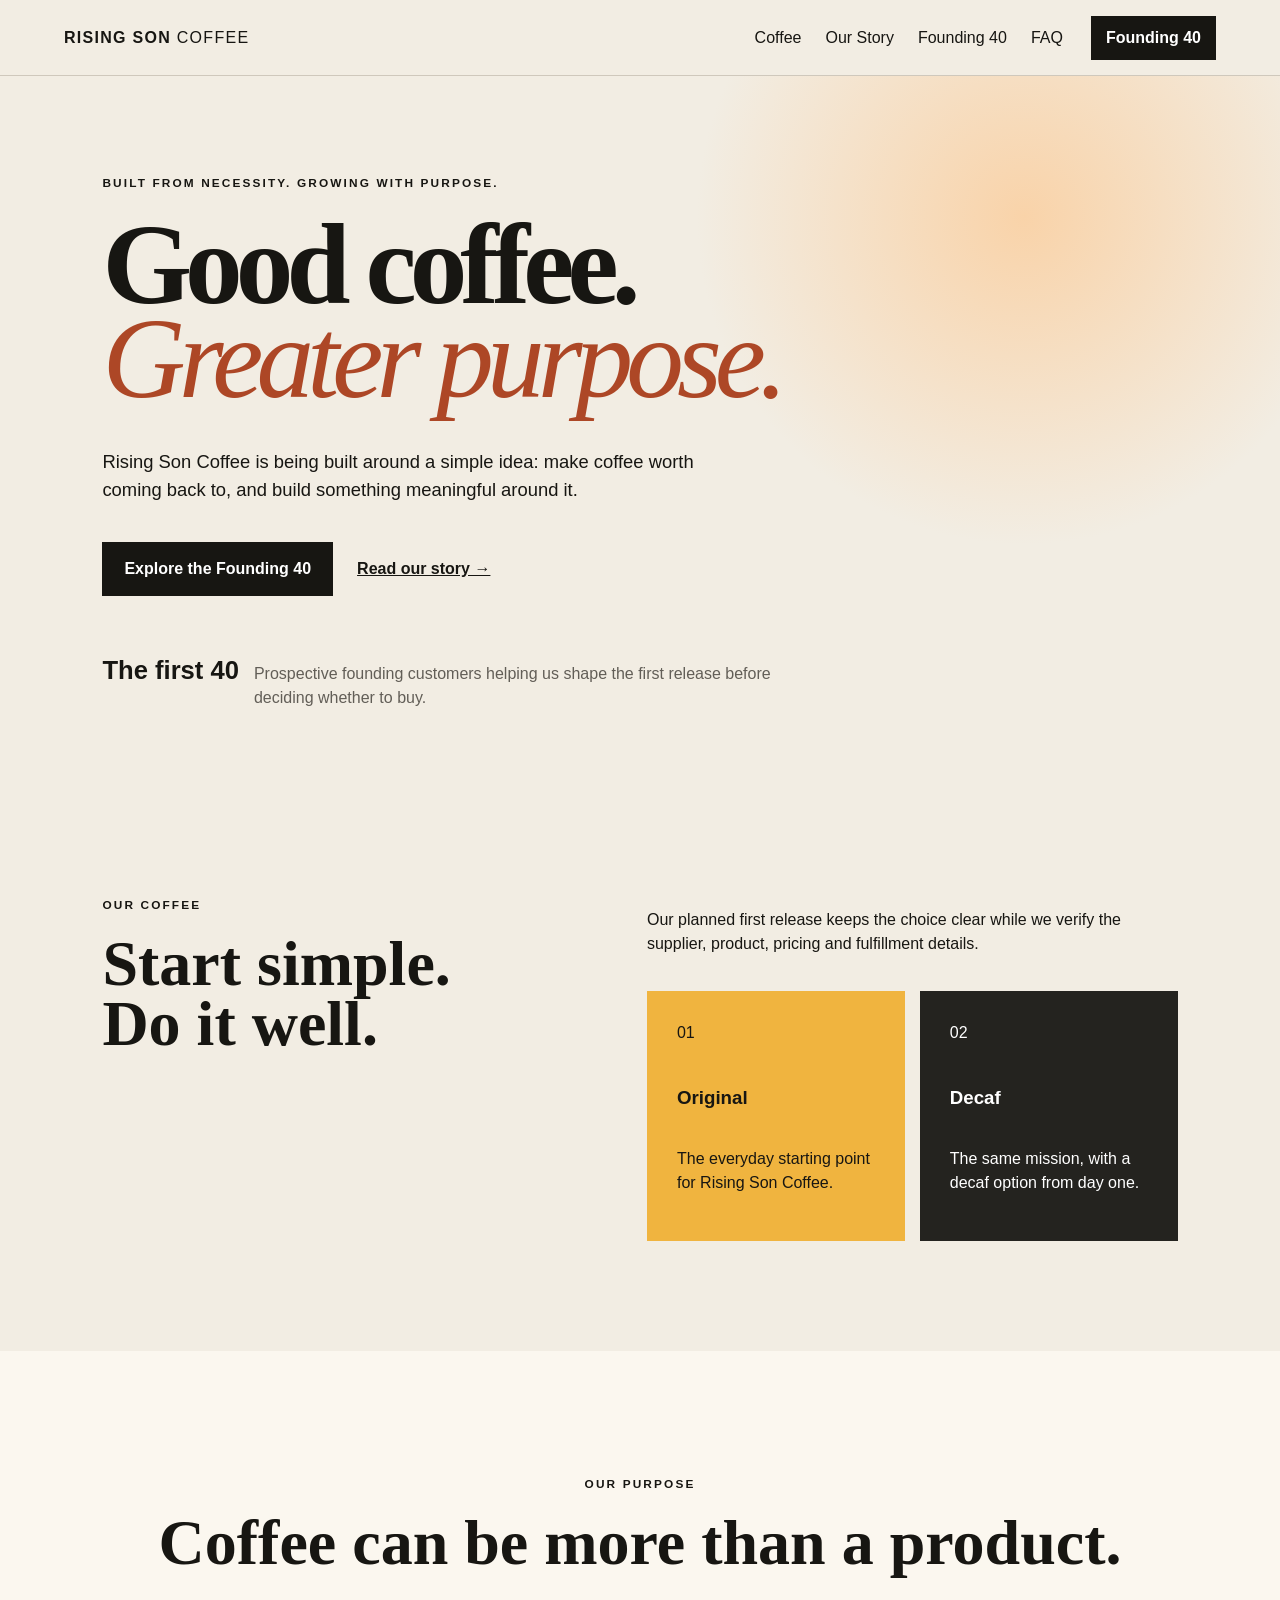
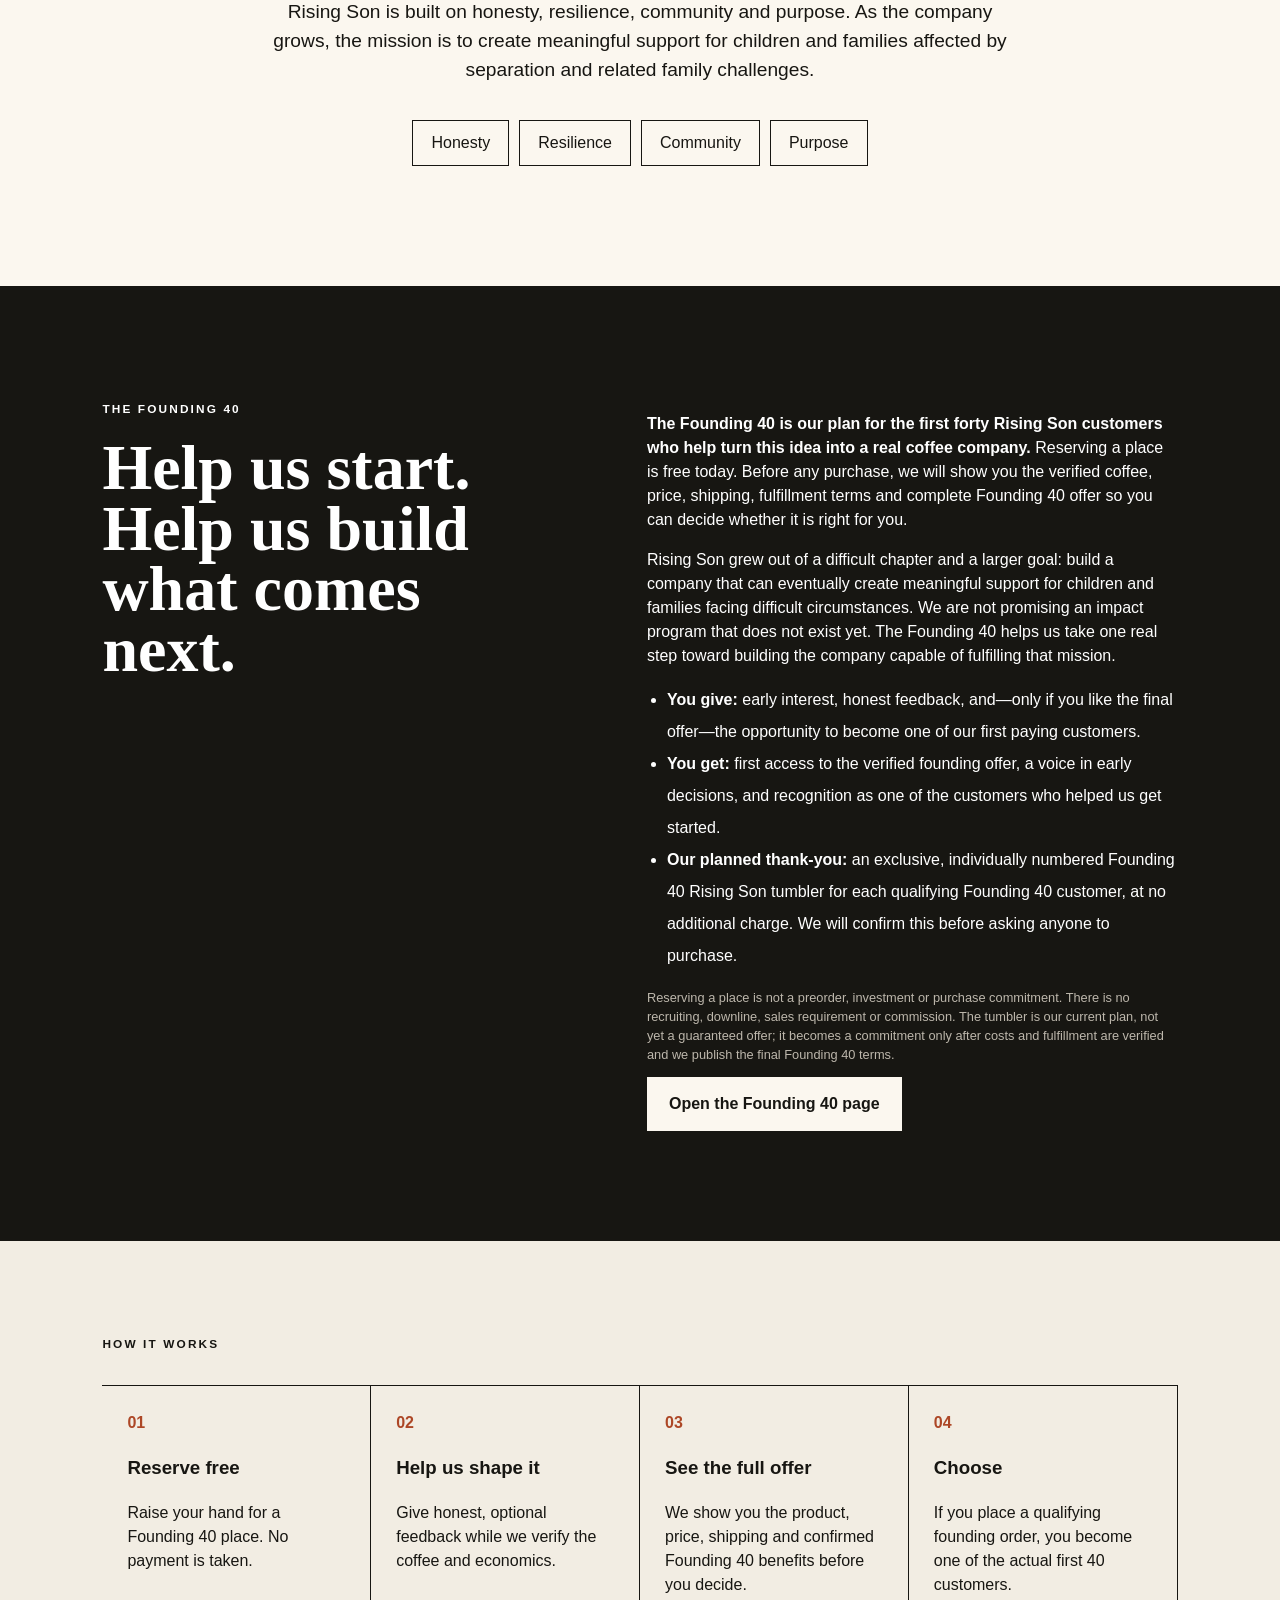
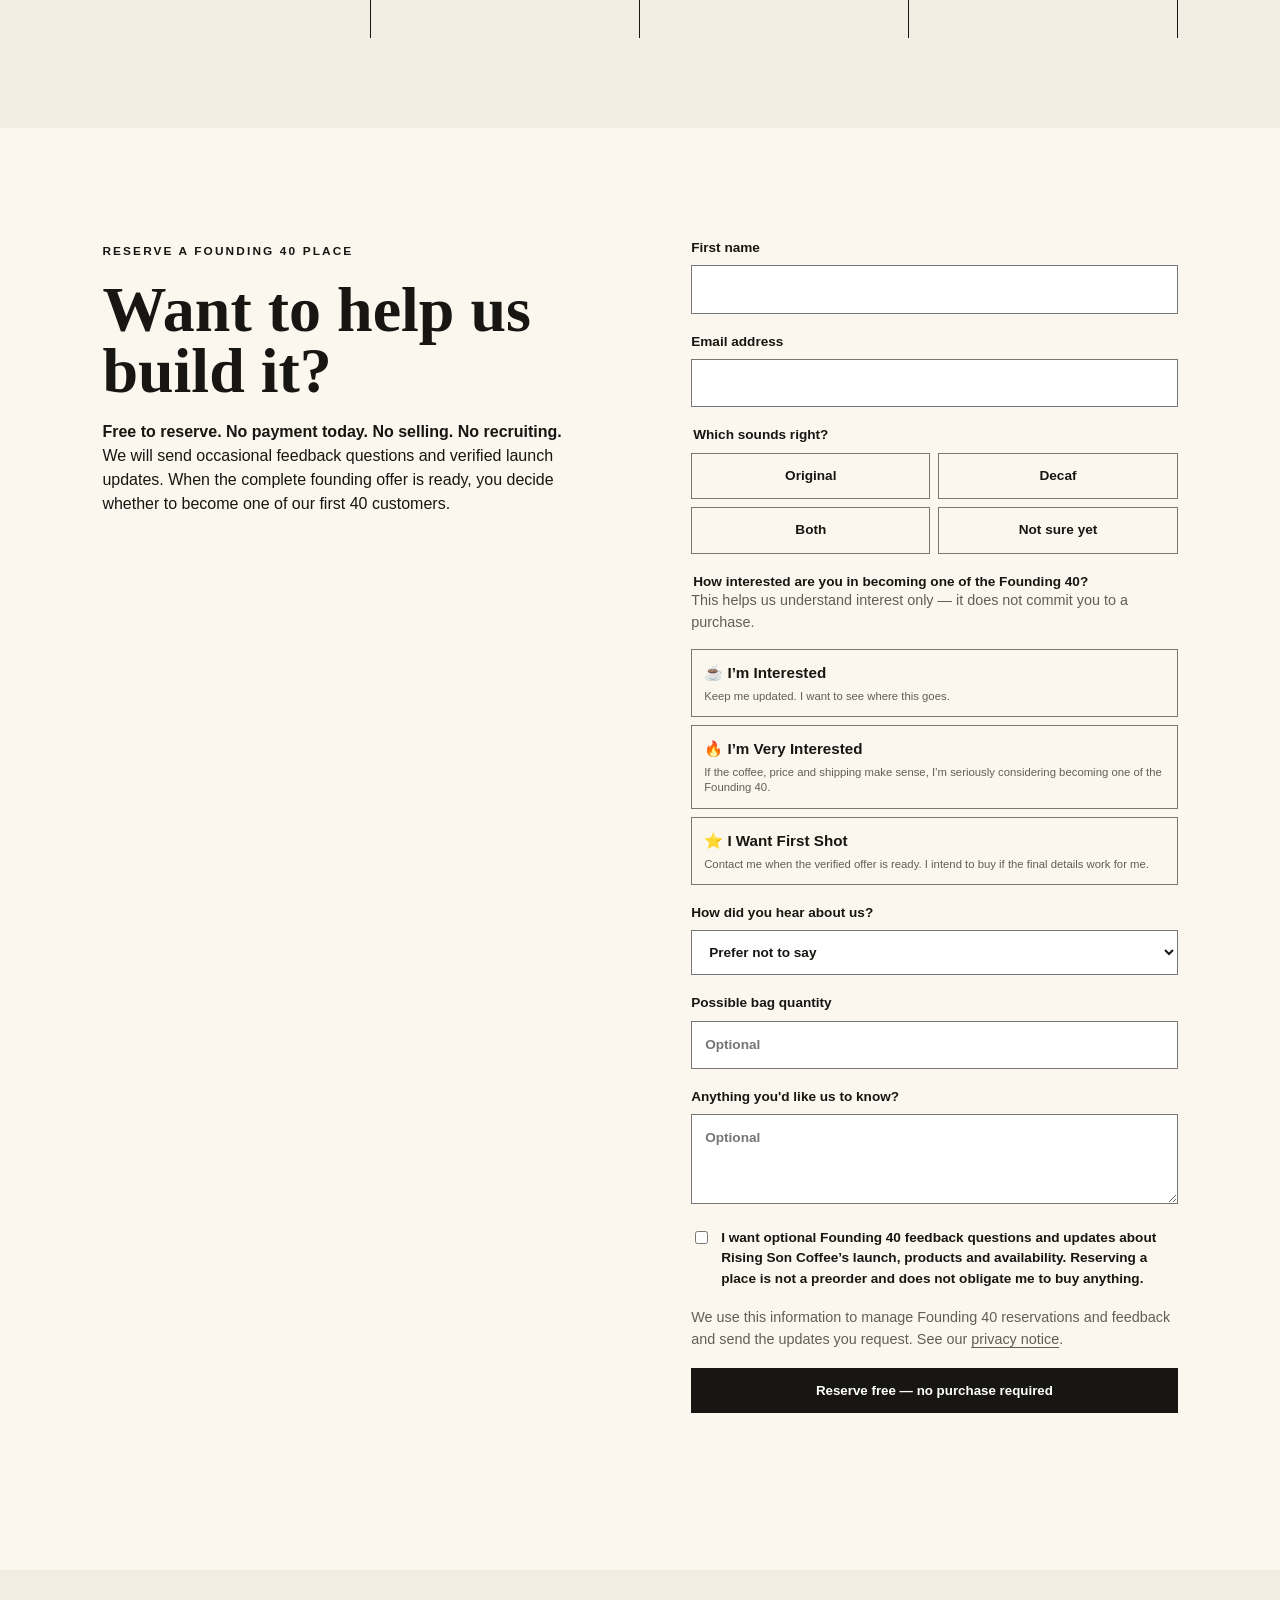
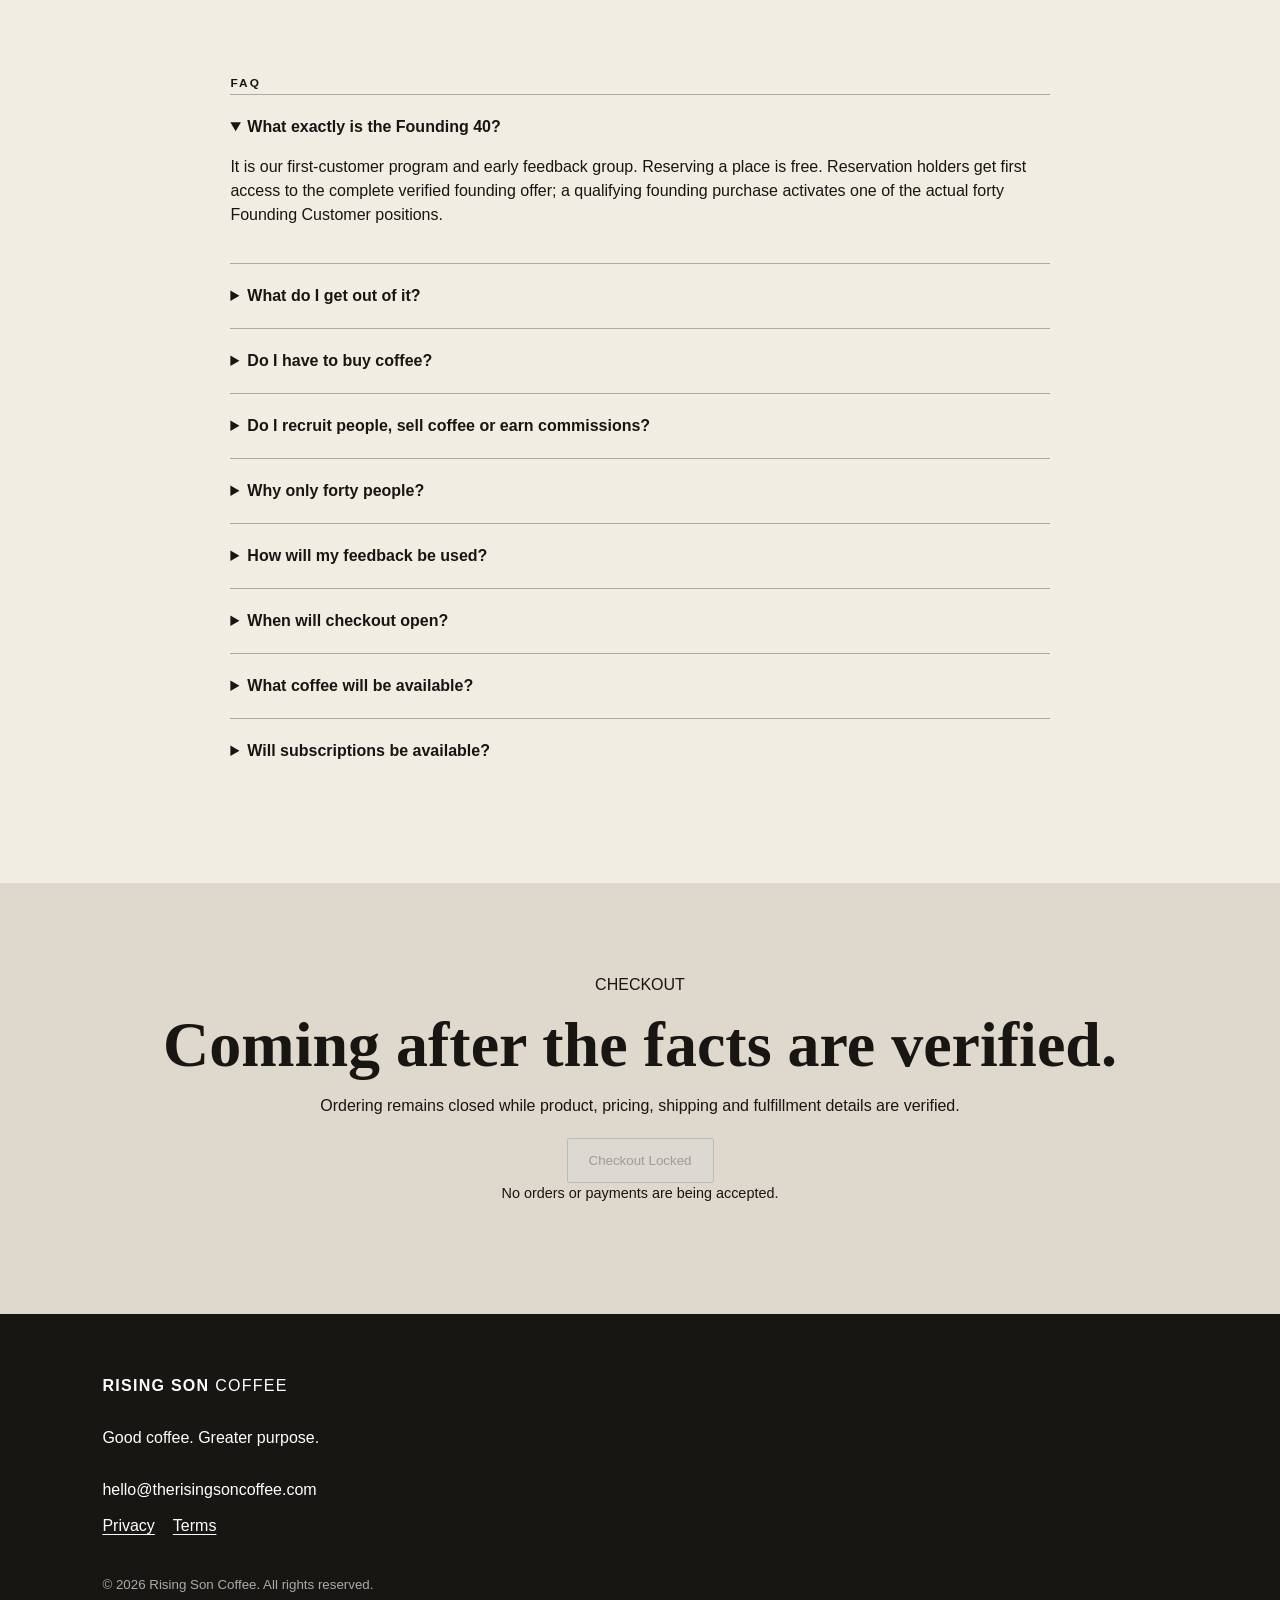
==== commit a278d586: "Align homepage Founding 40 interest qualification" ====
--- a/index.html
+++ b/index.html
@@ -16,7 +16,7 @@
 <section class="steps"><span class="kicker">HOW IT WORKS</span><div class="stepgrid"><div><b>01</b><h3>Reserve free</h3><p>Raise your hand for a Founding 40 place. No payment is taken.</p></div><div><b>02</b><h3>Help us shape it</h3><p>Give honest, optional feedback while we verify the coffee and economics.</p></div><div><b>03</b><h3>See the full offer</h3><p>We show you the product, price, shipping and confirmed Founding 40 benefits before you decide.</p></div><div><b>04</b><h3>Choose</h3><p>If you place a qualifying founding order, you become one of the actual first 40 customers.</p></div></div></section>
 <section id="join" class="join"><div><span class="kicker">RESERVE A FOUNDING 40 PLACE</span><h2>Want to help us build it?</h2><p><strong>Free to reserve. No payment today. No selling. No recruiting.</strong> We will send occasional feedback questions and verified launch updates. When the complete founding offer is ready, you decide whether to become one of our first 40 customers.</p></div>
 <form id="foundingForm" action="https://formsubmit.co/hello@therisingsoncoffee.com" method="POST" aria-describedby="formPrivacy"><input type="hidden" name="_subject" value="New Rising Son Coffee Founding 40 signup"><input type="hidden" name="_template" value="table">
-<input type="hidden" name="signup_source" value="Rising Son Coffee website — Founding 40 organic/direct"><input type="hidden" name="_captcha" value="false"><input type="hidden" name="_next" value="https://therisingsoncoffee.com/thanks.html"><input class="honey" type="text" name="_honey" tabindex="-1" autocomplete="off" aria-hidden="true"><label>First name<input name="name" required autocomplete="given-name"></label><label>Email address<input name="email" type="email" required autocomplete="email" inputmode="email"></label><fieldset><legend>Which sounds right?</legend><div class="choices"><label><input type="radio" name="preference" value="Original" required><span>Original</span></label><label><input type="radio" name="preference" value="Decaf"><span>Decaf</span></label><label><input type="radio" name="preference" value="Both"><span>Both</span></label><label><input type="radio" name="preference" value="Not sure yet"><span>Not sure yet</span></label></div></fieldset><label>How likely are you to buy after details are verified?<select name="likelihood"><option>Very likely</option><option>Maybe</option><option>Just following for now</option></select></label><label>How did you hear about us?<select name="referral_source"><option value="Not specified">Prefer not to say</option><option>Friend or family</option><option>Facebook</option><option>Instagram</option><option>Other social media</option><option>Search</option><option>In person</option><option>Other</option></select></label><label>Possible bag quantity<input name="quantity" type="number" min="1" max="20" inputmode="numeric" placeholder="Optional"></label><label>Anything you'd like us to know?<textarea name="note" rows="3" placeholder="Optional"></textarea></label><label class="consent"><input type="checkbox" name="launch_updates_consent" value="Yes" required> I want optional Founding 40 feedback questions and updates about Rising Son Coffee’s launch, products and availability. Reserving a place is not a preorder and does not obligate me to buy anything.</label><p id="formPrivacy" class="form-note">We use this information to manage Founding 40 reservations and feedback and send the updates you request. See our <a href="/privacy.html">privacy notice</a>.</p><button class="button" type="submit">Reserve free — no purchase required</button><p id="formStatus" class="status" role="status" aria-live="polite"></p></form></section>
+<input type="hidden" name="signup_source" value="Rising Son Coffee website — Founding 40 organic/direct"><input type="hidden" name="_captcha" value="false"><input type="hidden" name="_next" value="https://therisingsoncoffee.com/thanks.html"><input class="honey" type="text" name="_honey" tabindex="-1" autocomplete="off" aria-hidden="true"><label>First name<input name="name" required autocomplete="given-name"></label><label>Email address<input name="email" type="email" required autocomplete="email" inputmode="email"></label><fieldset><legend>Which sounds right?</legend><div class="choices"><label><input type="radio" name="preference" value="Original" required><span>Original</span></label><label><input type="radio" name="preference" value="Decaf"><span>Decaf</span></label><label><input type="radio" name="preference" value="Both"><span>Both</span></label><label><input type="radio" name="preference" value="Not sure yet"><span>Not sure yet</span></label></div></fieldset><fieldset class="intent"><legend>How interested are you in becoming one of the Founding 40?</legend><p class="form-note">This helps us understand interest only — it does not commit you to a purchase.</p><div class="choices intent-choices"><label><input type="radio" name="interest_level" value="Interested" required><span><strong>☕ I’m Interested</strong><small>Keep me updated. I want to see where this goes.</small></span></label><label><input type="radio" name="interest_level" value="Very Interested"><span><strong>🔥 I’m Very Interested</strong><small>If the coffee, price and shipping make sense, I’m seriously considering becoming one of the Founding 40.</small></span></label><label><input type="radio" name="interest_level" value="First Shot"><span><strong>⭐ I Want First Shot</strong><small>Contact me when the verified offer is ready. I intend to buy if the final details work for me.</small></span></label></div></fieldset><label>How did you hear about us?<select name="referral_source"><option value="Not specified">Prefer not to say</option><option>Friend or family</option><option>Facebook</option><option>Instagram</option><option>Other social media</option><option>Search</option><option>In person</option><option>Other</option></select></label><label>Possible bag quantity<input name="quantity" type="number" min="1" max="20" inputmode="numeric" placeholder="Optional"></label><label>Anything you'd like us to know?<textarea name="note" rows="3" placeholder="Optional"></textarea></label><label class="consent"><input type="checkbox" name="launch_updates_consent" value="Yes" required> I want optional Founding 40 feedback questions and updates about Rising Son Coffee’s launch, products and availability. Reserving a place is not a preorder and does not obligate me to buy anything.</label><p id="formPrivacy" class="form-note">We use this information to manage Founding 40 reservations and feedback and send the updates you request. See our <a href="/privacy.html">privacy notice</a>.</p><button class="button" type="submit">Reserve free — no purchase required</button><p id="formStatus" class="status" role="status" aria-live="polite"></p></form></section>
 <section id="faq" class="faq"><span class="kicker">FAQ</span><details open><summary>What exactly is the Founding 40?</summary><p>It is our first-customer program and early feedback group. Reserving a place is free. Reservation holders get first access to the complete verified founding offer; a qualifying founding purchase activates one of the actual forty Founding Customer positions.</p></details><details><summary>What do I get out of it?</summary><p>You get an early look at verified launch options, the opportunity to influence early decisions, and first opportunity to become one of Rising Son's first forty customers. Our current plan is also an exclusive individually numbered Founding 40 tumbler at no additional charge with a qualifying founding order. We will confirm that benefit before asking anyone to purchase.</p></details><details><summary>Do I have to buy coffee?</summary><p>No. Joining does not create a preorder or purchase commitment. If coffee later becomes available, you decide independently whether you want it.</p></details><details><summary>Do I recruit people, sell coffee or earn commissions?</summary><p>No. There is no downline, recruiting requirement, referral requirement, sales quota, commission or compensation plan. The Founding 40 is customer research, not a business opportunity.</p></details><details><summary>Why only forty people?</summary><p>Because these are intended to be Rising Son's first forty customers, not an unlimited membership tier. Keeping the group small also lets us genuinely listen to the people helping shape the launch.</p></details><details><summary>How will my feedback be used?</summary><p>It can help compare proposed coffee options, bag sizes, price ranges and shipping choices. Rising Son makes the final decisions, and not every preference can be adopted.</p></details><details><summary>When will checkout open?</summary><p>Only after supplier, product, pricing, shipping, fulfillment and refund/replacement details are confirmed.</p></details><details><summary>What coffee will be available?</summary><p>The planned first release is Original and Decaf. Whole-bean and ground options are being evaluated with suppliers. Final product details will be shared after verification.</p></details><details><summary>Will subscriptions be available?</summary><p>We are evaluating recurring delivery. We will only publish a subscription offer after the product, shipping and savings economics are verified.</p></details></section>
 <section class="locked" id="checkout"><span>CHECKOUT</span><h2>Coming after the facts are verified.</h2><p>Ordering remains closed while product, pricing, shipping and fulfillment details are verified.</p><button id="checkoutButton" disabled aria-describedby="checkoutStatus">Checkout Locked</button><p id="checkoutStatus" class="status" role="status">No orders or payments are being accepted.</p></section>
 </main>
--- a/styles.css
+++ b/styles.css
@@ -1,3 +1,3 @@
-:root{--ink:#171612;--paper:#f2ede3;--cream:#fbf7ef;--accent:#ad4726;--muted:#625e57}*{box-sizing:border-box}html{scroll-behavior:smooth}body{margin:0;background:var(--paper);color:var(--ink);font-family:Arial,Helvetica,sans-serif;line-height:1.5}.nav{height:76px;padding:0 5vw;display:flex;align-items:center;gap:28px;border-bottom:1px solid #cfc8bc;position:sticky;top:0;background:rgba(242,237,227,.96);z-index:10}.brand{font-weight:900;letter-spacing:.08em}.brand span{font-weight:400}.nav nav{display:flex;gap:24px;margin-left:auto}.nav a,footer a{color:inherit;text-decoration:none}.button{display:inline-block;border:0;background:var(--ink);color:white!important;padding:15px 22px;text-decoration:none;font-weight:800;cursor:pointer}.button.small{padding:10px 15px}.hero{min-height:76vh;padding:11vh 8vw 8vh;display:grid;align-content:center;background:radial-gradient(circle at 80% 20%,#f9d3a9 0,transparent 28%),var(--paper)}.eyebrow,.kicker{font-size:.74rem;font-weight:900;letter-spacing:.18em}.hero h1{font-family:Georgia,serif;font-size:clamp(3.6rem,9vw,8.5rem);line-height:.82;letter-spacing:-.06em;margin:24px 0;max-width:1050px}.hero h1 em{font-weight:400;color:var(--accent)}.hero>p{max-width:600px;font-size:1.15rem}.actions{display:flex;gap:24px;align-items:center;margin-top:20px}.textlink{color:var(--ink);font-weight:800}.counter{margin-top:55px;display:flex;gap:15px;align-items:baseline}.counter strong{font-size:1.6rem;white-space:nowrap}.counter span{color:var(--muted);max-width:520px}.section{padding:110px 8vw;display:grid;grid-template-columns:1fr 1.2fr;gap:8vw}.section h2,.purpose h2,.join h2,.locked h2{font-family:Georgia,serif;font-size:clamp(2.6rem,5vw,5rem);line-height:.95;margin:18px 0}.cards{display:grid;grid-template-columns:1fr 1fr;gap:15px;margin-top:35px}.cards article{min-height:250px;padding:30px;background:#f0b43f;display:flex;flex-direction:column;justify-content:flex-end}.cards article span{margin-bottom:auto}.cards .mono{background:#24231f;color:white}.purpose{padding:120px 12vw;text-align:center;background:var(--cream)}.purpose p{max-width:760px;margin:25px auto;font-size:1.2rem}.values{display:flex;justify-content:center;flex-wrap:wrap;gap:10px;margin-top:35px}.values span{border:1px solid;padding:10px 18px}.dark{background:var(--ink);color:white}.dark ul{padding-left:20px;line-height:2}.fine{font-size:.8rem;color:#bdb7ac}.button.light{background:var(--cream);color:var(--ink)!important}.steps{padding:90px 8vw}.stepgrid{display:grid;grid-template-columns:repeat(4,1fr);margin-top:30px;border-top:1px solid}.stepgrid>div{padding:25px;border-right:1px solid}.stepgrid b{color:var(--accent)}.join{padding:110px 8vw;background:var(--cream);display:grid;grid-template-columns:1fr 1fr;gap:8vw}form{display:grid;gap:18px}label,legend{font-weight:700;font-size:.85rem}input,select,textarea{width:100%;margin-top:7px;padding:13px;border:1px solid #777;background:white;color:var(--ink);font:inherit}fieldset{border:0;padding:0;margin:0}.choices{display:grid;grid-template-columns:1fr 1fr;gap:8px;margin-top:7px}.choices label{position:relative}.choices label input{position:absolute;width:1px;height:1px;padding:0;margin:-1px;overflow:hidden;clip:rect(0,0,0,0);white-space:nowrap;border:0}.choices span{display:block;border:1px solid #777;padding:12px;text-align:center;cursor:pointer}.choices input:checked+span{background:var(--ink);color:white}.choices input:focus-visible+span{outline:3px solid var(--accent);outline-offset:3px}.consent{display:flex;gap:10px;align-items:flex-start}.consent input{width:auto;margin-top:3px}.form-note,.status{font-size:.9rem}.form-note{margin:0;color:var(--muted)}.form-note a{color:inherit;text-underline-offset:3px}.honey{position:absolute!important;left:-9999px!important;width:1px!important;height:1px!important}.faq{padding:100px 18vw}.faq details{border-top:1px solid #aaa;padding:20px 0}.faq summary{font-weight:800;cursor:pointer}.locked{padding:90px 8vw;text-align:center;background:#ded8cd}.locked>p{max-width:640px;margin:0 auto 20px}.locked button{padding:13px 20px}footer{padding:60px 8vw;background:var(--ink);color:white;display:grid;gap:12px}footer small{color:#aaa;margin-top:25px}@media(max-width:760px){.nav{height:64px}.nav nav{display:none}.nav .small{margin-left:auto}.section,.join{grid-template-columns:1fr;padding:75px 6vw}.hero{padding:90px 6vw 60px}.hero h1{font-size:clamp(3.2rem,18vw,5rem)}.cards,.choices{grid-template-columns:1fr}.stepgrid{grid-template-columns:1fr 1fr}.faq{padding:75px 6vw}.actions{align-items:flex-start;flex-direction:column}.counter{align-items:flex-start;flex-direction:column}}.legal{max-width:900px;margin:auto;padding:90px 8vw;min-height:75vh}.legal h1{font-family:Georgia,serif;font-size:clamp(3rem,7vw,6rem);line-height:.95}.legal h2{margin-top:38px}.legal a{color:inherit}.footerlinks{display:flex;gap:18px}.footerlinks a{text-decoration:underline;text-underline-offset:3px}.skip{position:absolute;left:-9999px;top:auto}.skip:focus{left:12px;top:12px;z-index:100;background:#fff;color:#000;padding:10px}.button:focus-visible,a:focus-visible,input:focus-visible,select:focus-visible,textarea:focus-visible,summary:focus-visible,button:focus-visible{outline:3px solid currentColor;outline-offset:3px}.button:disabled{cursor:not-allowed;opacity:.65}@media(prefers-reduced-motion:reduce){html{scroll-behavior:auto}}
+:root{--ink:#171612;--paper:#f2ede3;--cream:#fbf7ef;--accent:#ad4726;--muted:#625e57}*{box-sizing:border-box}html{scroll-behavior:smooth}body{margin:0;background:var(--paper);color:var(--ink);font-family:Arial,Helvetica,sans-serif;line-height:1.5}.nav{height:76px;padding:0 5vw;display:flex;align-items:center;gap:28px;border-bottom:1px solid #cfc8bc;position:sticky;top:0;background:rgba(242,237,227,.96);z-index:10}.brand{font-weight:900;letter-spacing:.08em}.brand span{font-weight:400}.nav nav{display:flex;gap:24px;margin-left:auto}.nav a,footer a{color:inherit;text-decoration:none}.button{display:inline-block;border:0;background:var(--ink);color:white!important;padding:15px 22px;text-decoration:none;font-weight:800;cursor:pointer}.button.small{padding:10px 15px}.hero{min-height:76vh;padding:11vh 8vw 8vh;display:grid;align-content:center;background:radial-gradient(circle at 80% 20%,#f9d3a9 0,transparent 28%),var(--paper)}.eyebrow,.kicker{font-size:.74rem;font-weight:900;letter-spacing:.18em}.hero h1{font-family:Georgia,serif;font-size:clamp(3.6rem,9vw,8.5rem);line-height:.82;letter-spacing:-.06em;margin:24px 0;max-width:1050px}.hero h1 em{font-weight:400;color:var(--accent)}.hero>p{max-width:600px;font-size:1.15rem}.actions{display:flex;gap:24px;align-items:center;margin-top:20px}.textlink{color:var(--ink);font-weight:800}.counter{margin-top:55px;display:flex;gap:15px;align-items:baseline}.counter strong{font-size:1.6rem;white-space:nowrap}.counter span{color:var(--muted);max-width:520px}.section{padding:110px 8vw;display:grid;grid-template-columns:1fr 1.2fr;gap:8vw}.section h2,.purpose h2,.join h2,.locked h2{font-family:Georgia,serif;font-size:clamp(2.6rem,5vw,5rem);line-height:.95;margin:18px 0}.cards{display:grid;grid-template-columns:1fr 1fr;gap:15px;margin-top:35px}.cards article{min-height:250px;padding:30px;background:#f0b43f;display:flex;flex-direction:column;justify-content:flex-end}.cards article span{margin-bottom:auto}.cards .mono{background:#24231f;color:white}.purpose{padding:120px 12vw;text-align:center;background:var(--cream)}.purpose p{max-width:760px;margin:25px auto;font-size:1.2rem}.values{display:flex;justify-content:center;flex-wrap:wrap;gap:10px;margin-top:35px}.values span{border:1px solid;padding:10px 18px}.dark{background:var(--ink);color:white}.dark ul{padding-left:20px;line-height:2}.fine{font-size:.8rem;color:#bdb7ac}.button.light{background:var(--cream);color:var(--ink)!important}.steps{padding:90px 8vw}.stepgrid{display:grid;grid-template-columns:repeat(4,1fr);margin-top:30px;border-top:1px solid}.stepgrid>div{padding:25px;border-right:1px solid}.stepgrid b{color:var(--accent)}.join{padding:110px 8vw;background:var(--cream);display:grid;grid-template-columns:1fr 1fr;gap:8vw}form{display:grid;gap:18px}label,legend{font-weight:700;font-size:.85rem}input,select,textarea{width:100%;margin-top:7px;padding:13px;border:1px solid #777;background:white;color:var(--ink);font:inherit}fieldset{border:0;padding:0;margin:0}.choices{display:grid;grid-template-columns:1fr 1fr;gap:8px;margin-top:7px}.choices label{position:relative}.choices label input{position:absolute;width:1px;height:1px;padding:0;margin:-1px;overflow:hidden;clip:rect(0,0,0,0);white-space:nowrap;border:0}.choices span{display:block;border:1px solid #777;padding:12px;text-align:center;cursor:pointer}.choices input:checked+span{background:var(--ink);color:white}.choices input:focus-visible+span{outline:3px solid var(--accent);outline-offset:3px}.consent{display:flex;gap:10px;align-items:flex-start}.consent input{width:auto;margin-top:3px}.form-note,.status{font-size:.9rem}.form-note{margin:0;color:var(--muted)}.form-note a{color:inherit;text-underline-offset:3px}.honey{position:absolute!important;left:-9999px!important;width:1px!important;height:1px!important}.faq{padding:100px 18vw}.faq details{border-top:1px solid #aaa;padding:20px 0}.faq summary{font-weight:800;cursor:pointer}.locked{padding:90px 8vw;text-align:center;background:#ded8cd}.locked>p{max-width:640px;margin:0 auto 20px}.locked button{padding:13px 20px}footer{padding:60px 8vw;background:var(--ink);color:white;display:grid;gap:12px}footer small{color:#aaa;margin-top:25px}@media(max-width:760px){.nav{height:auto;min-height:64px;padding:10px 4vw;gap:12px;flex-wrap:wrap}.nav nav{display:flex;order:3;width:100%;gap:8px;overflow-x:auto;white-space:nowrap;padding:4px 0 2px;scrollbar-width:thin}.nav nav a{display:inline-block;padding:7px 9px;border:1px solid #cfc8bc;font-size:.78rem;font-weight:700}.nav .small{margin-left:auto}.section,.join{grid-template-columns:1fr;padding:75px 6vw}.hero{padding:90px 6vw 60px}.hero h1{font-size:clamp(3.2rem,18vw,5rem)}.cards,.choices{grid-template-columns:1fr}.stepgrid{grid-template-columns:1fr 1fr}.faq{padding:75px 6vw}.actions{align-items:flex-start;flex-direction:column}.counter{align-items:flex-start;flex-direction:column}}.legal{max-width:900px;margin:auto;padding:90px 8vw;min-height:75vh}.legal h1{font-family:Georgia,serif;font-size:clamp(3rem,7vw,6rem);line-height:.95}.legal h2{margin-top:38px}.legal a{color:inherit}.footerlinks{display:flex;gap:18px}.footerlinks a{text-decoration:underline;text-underline-offset:3px}.skip{position:absolute;left:-9999px;top:auto}.skip:focus{left:12px;top:12px;z-index:100;background:#fff;color:#000;padding:10px}.button:focus-visible,a:focus-visible,input:focus-visible,select:focus-visible,textarea:focus-visible,summary:focus-visible,button:focus-visible{outline:3px solid currentColor;outline-offset:3px}.button:disabled{cursor:not-allowed;opacity:.65}@media(prefers-reduced-motion:reduce){html{scroll-behavior:auto}}
 
 .intent{display:grid;gap:9px}.intent .form-note{margin-top:-2px}.intent-choices{grid-template-columns:1fr}.intent-choices span{text-align:left;display:grid;gap:4px}.intent-choices strong{font-size:.95rem}.intent-choices small{font-weight:400;line-height:1.35;color:var(--muted)}.intent-choices input:checked+span small{color:#eee}
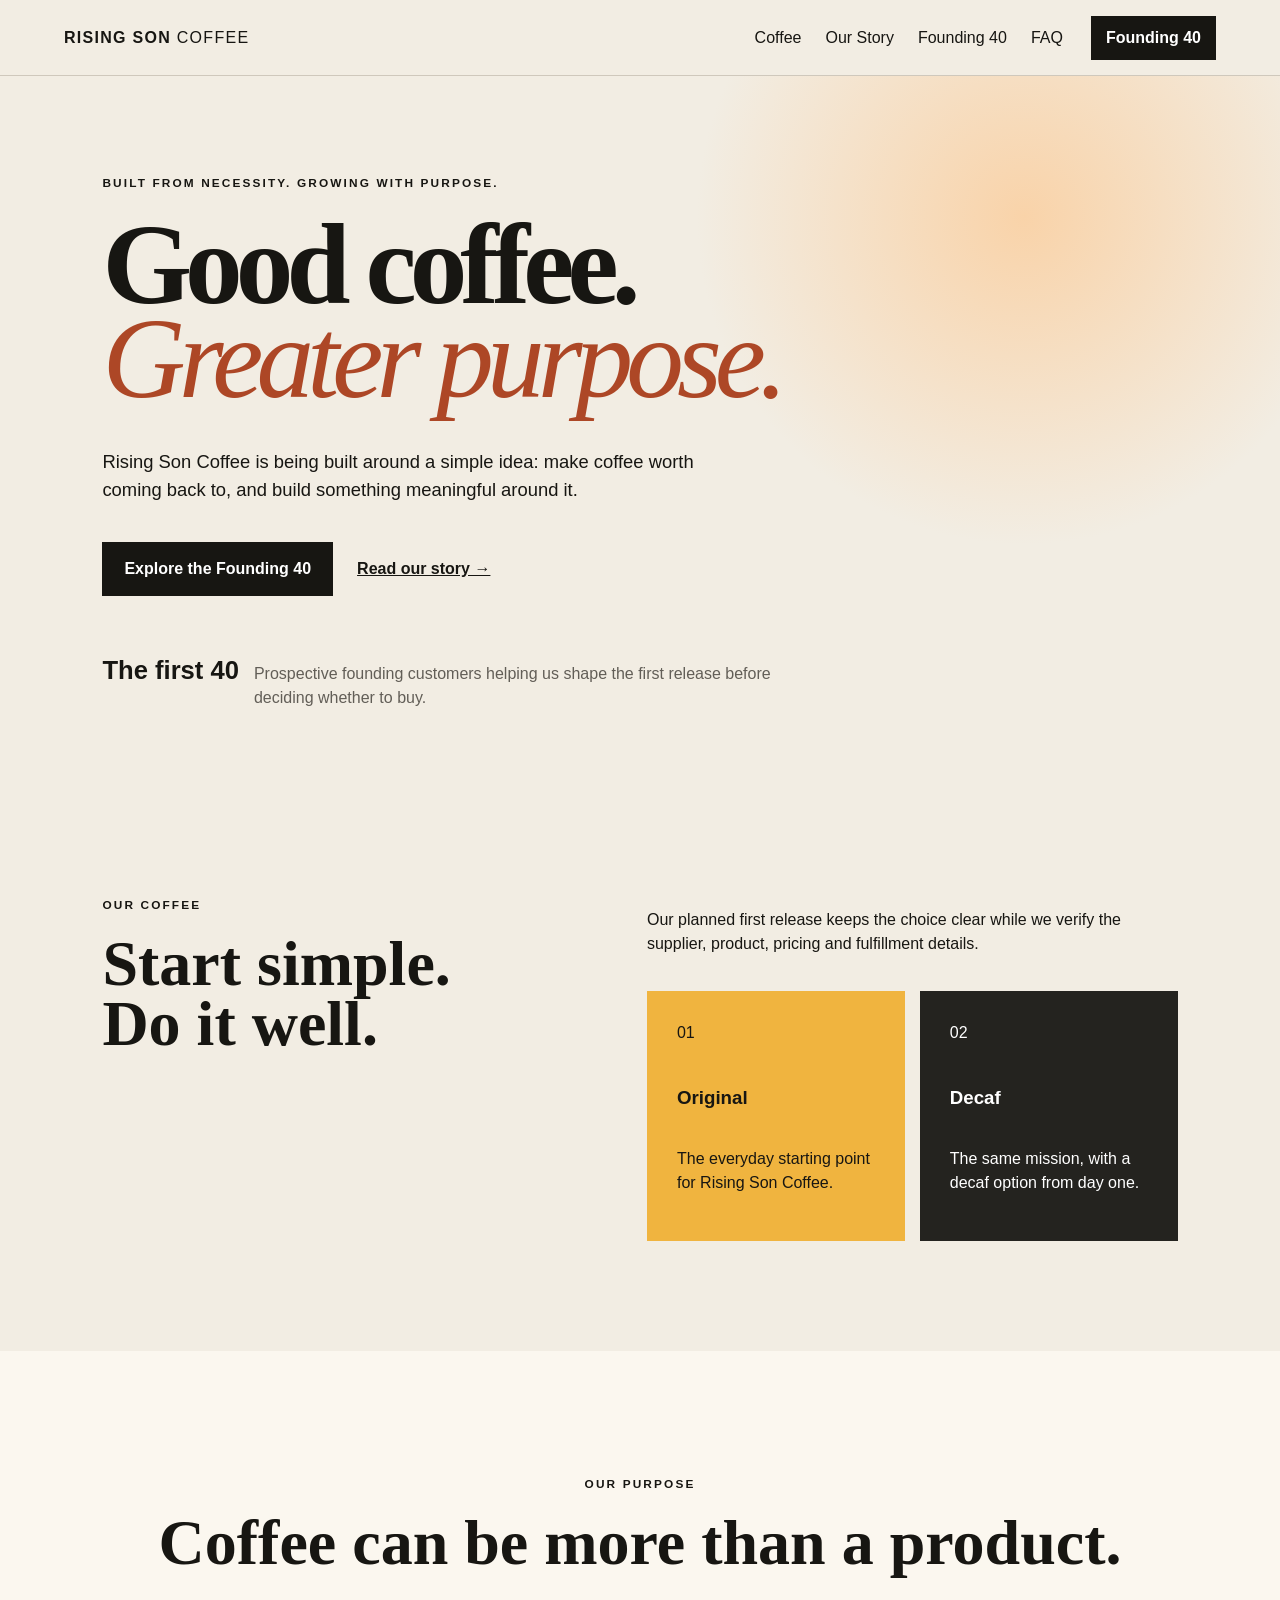
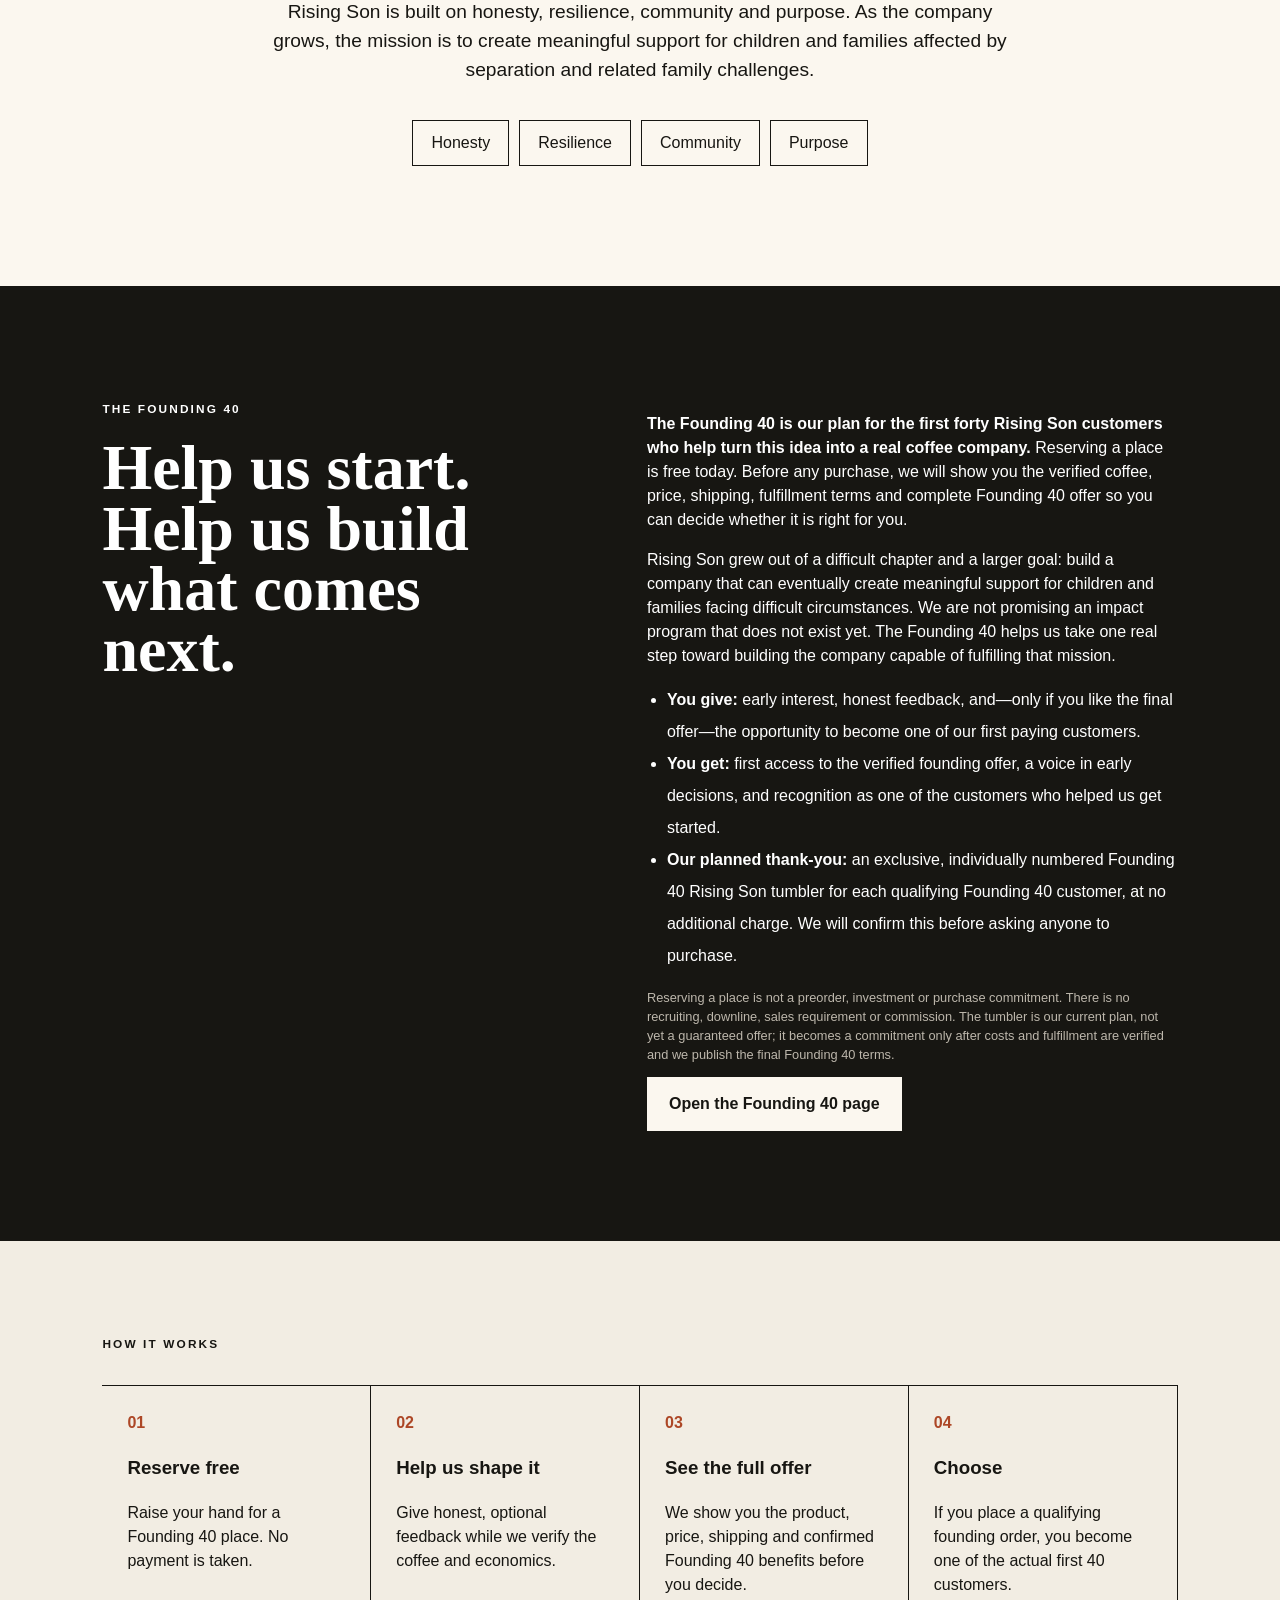
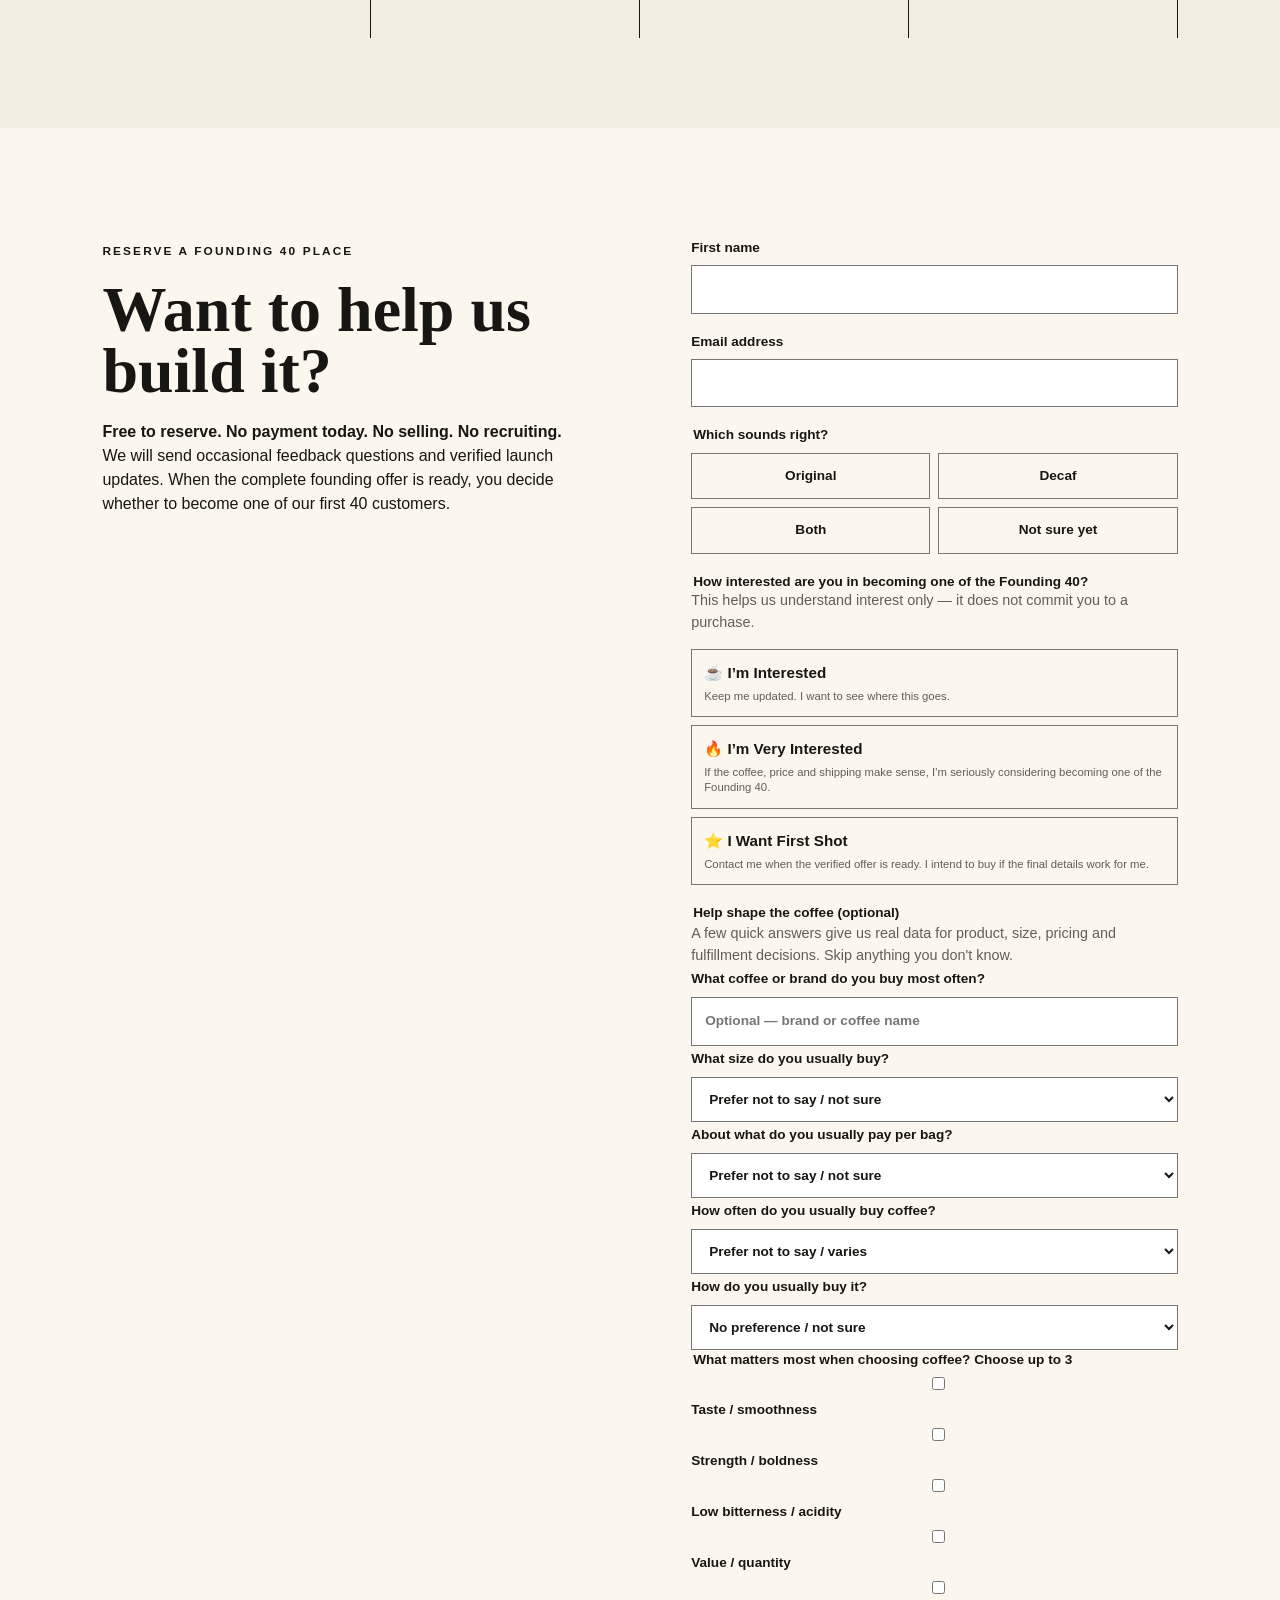
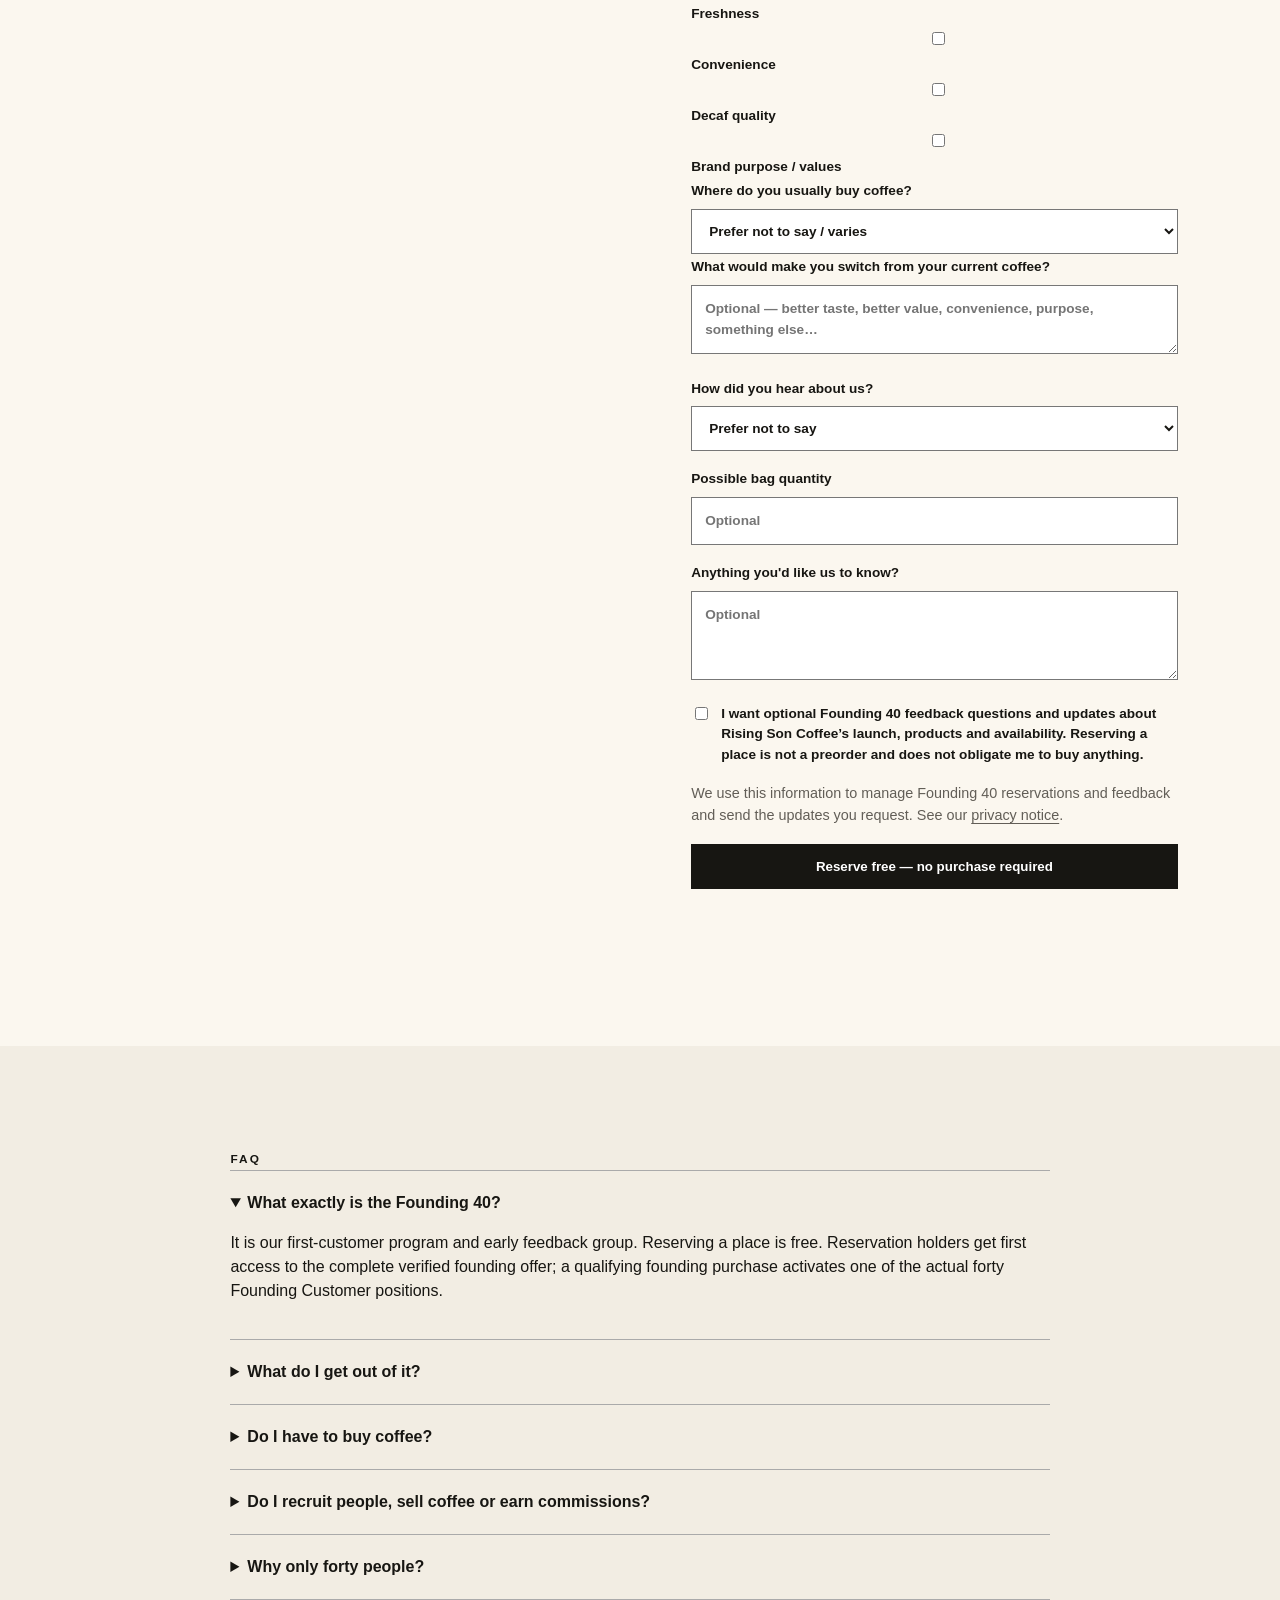
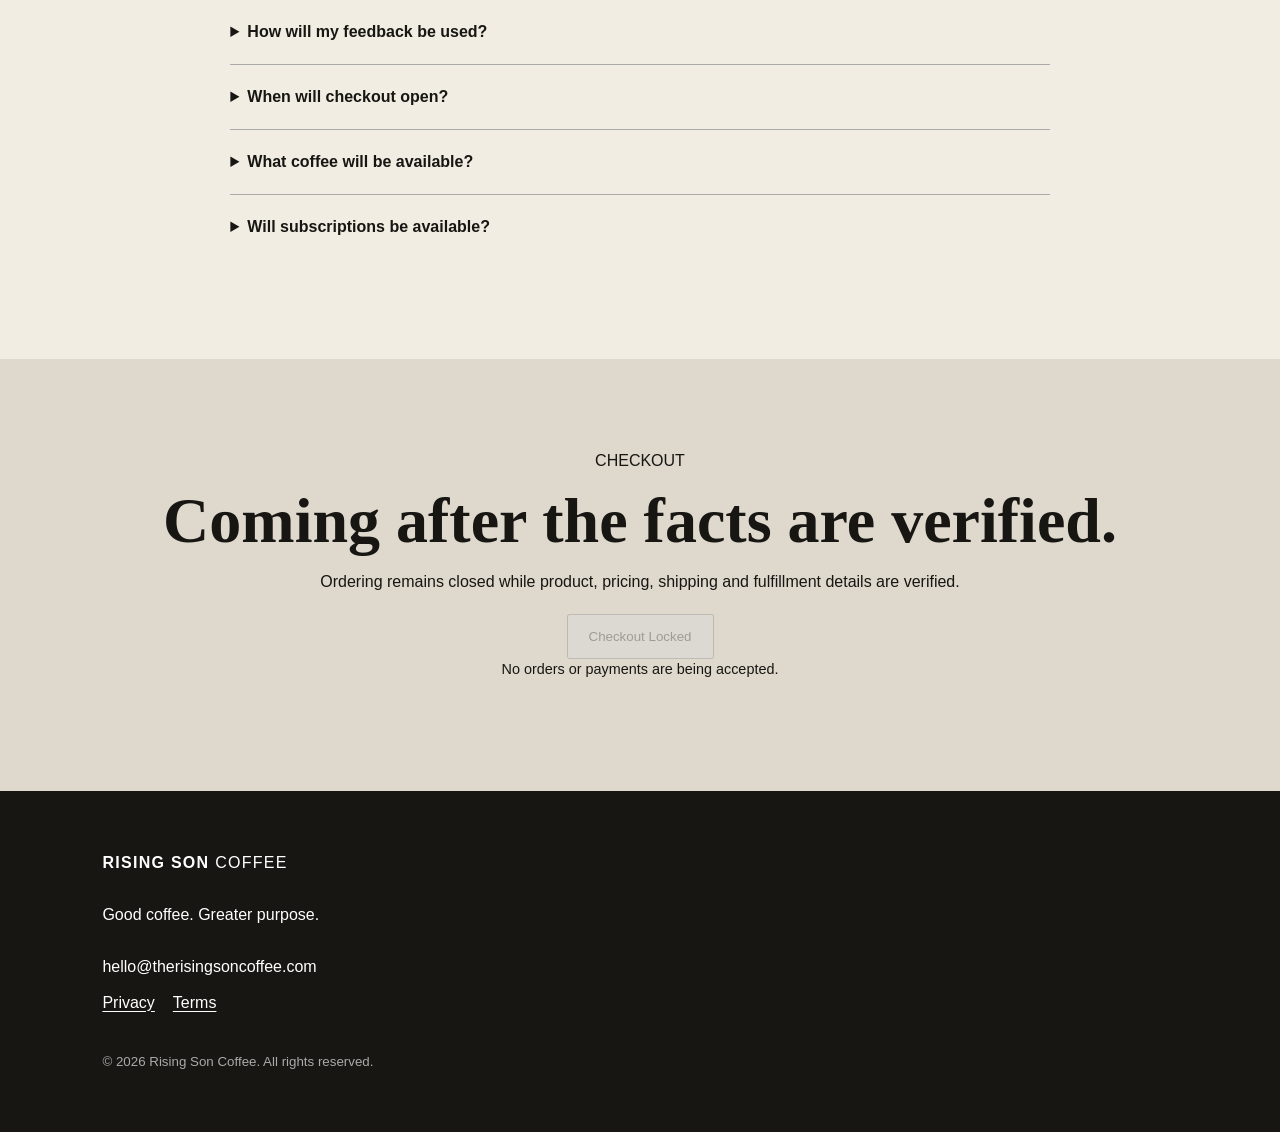
==== commit 3f3d76cd: "Add Founding 40 product intelligence survey" ====
--- a/index.html
+++ b/index.html
@@ -16,7 +16,7 @@
 <section class="steps"><span class="kicker">HOW IT WORKS</span><div class="stepgrid"><div><b>01</b><h3>Reserve free</h3><p>Raise your hand for a Founding 40 place. No payment is taken.</p></div><div><b>02</b><h3>Help us shape it</h3><p>Give honest, optional feedback while we verify the coffee and economics.</p></div><div><b>03</b><h3>See the full offer</h3><p>We show you the product, price, shipping and confirmed Founding 40 benefits before you decide.</p></div><div><b>04</b><h3>Choose</h3><p>If you place a qualifying founding order, you become one of the actual first 40 customers.</p></div></div></section>
 <section id="join" class="join"><div><span class="kicker">RESERVE A FOUNDING 40 PLACE</span><h2>Want to help us build it?</h2><p><strong>Free to reserve. No payment today. No selling. No recruiting.</strong> We will send occasional feedback questions and verified launch updates. When the complete founding offer is ready, you decide whether to become one of our first 40 customers.</p></div>
 <form id="foundingForm" action="https://formsubmit.co/hello@therisingsoncoffee.com" method="POST" aria-describedby="formPrivacy"><input type="hidden" name="_subject" value="New Rising Son Coffee Founding 40 signup"><input type="hidden" name="_template" value="table">
-<input type="hidden" name="signup_source" value="Rising Son Coffee website — Founding 40 organic/direct"><input type="hidden" name="_captcha" value="false"><input type="hidden" name="_next" value="https://therisingsoncoffee.com/thanks.html"><input class="honey" type="text" name="_honey" tabindex="-1" autocomplete="off" aria-hidden="true"><label>First name<input name="name" required autocomplete="given-name"></label><label>Email address<input name="email" type="email" required autocomplete="email" inputmode="email"></label><fieldset><legend>Which sounds right?</legend><div class="choices"><label><input type="radio" name="preference" value="Original" required><span>Original</span></label><label><input type="radio" name="preference" value="Decaf"><span>Decaf</span></label><label><input type="radio" name="preference" value="Both"><span>Both</span></label><label><input type="radio" name="preference" value="Not sure yet"><span>Not sure yet</span></label></div></fieldset><fieldset class="intent"><legend>How interested are you in becoming one of the Founding 40?</legend><p class="form-note">This helps us understand interest only — it does not commit you to a purchase.</p><div class="choices intent-choices"><label><input type="radio" name="interest_level" value="Interested" required><span><strong>☕ I’m Interested</strong><small>Keep me updated. I want to see where this goes.</small></span></label><label><input type="radio" name="interest_level" value="Very Interested"><span><strong>🔥 I’m Very Interested</strong><small>If the coffee, price and shipping make sense, I’m seriously considering becoming one of the Founding 40.</small></span></label><label><input type="radio" name="interest_level" value="First Shot"><span><strong>⭐ I Want First Shot</strong><small>Contact me when the verified offer is ready. I intend to buy if the final details work for me.</small></span></label></div></fieldset><label>How did you hear about us?<select name="referral_source"><option value="Not specified">Prefer not to say</option><option>Friend or family</option><option>Facebook</option><option>Instagram</option><option>Other social media</option><option>Search</option><option>In person</option><option>Other</option></select></label><label>Possible bag quantity<input name="quantity" type="number" min="1" max="20" inputmode="numeric" placeholder="Optional"></label><label>Anything you'd like us to know?<textarea name="note" rows="3" placeholder="Optional"></textarea></label><label class="consent"><input type="checkbox" name="launch_updates_consent" value="Yes" required> I want optional Founding 40 feedback questions and updates about Rising Son Coffee’s launch, products and availability. Reserving a place is not a preorder and does not obligate me to buy anything.</label><p id="formPrivacy" class="form-note">We use this information to manage Founding 40 reservations and feedback and send the updates you request. See our <a href="/privacy.html">privacy notice</a>.</p><button class="button" type="submit">Reserve free — no purchase required</button><p id="formStatus" class="status" role="status" aria-live="polite"></p></form></section>
+<input type="hidden" name="signup_source" value="Rising Son Coffee website — Founding 40 organic/direct"><input type="hidden" name="_captcha" value="false"><input type="hidden" name="_next" value="https://therisingsoncoffee.com/thanks.html"><input class="honey" type="text" name="_honey" tabindex="-1" autocomplete="off" aria-hidden="true"><label>First name<input name="name" required autocomplete="given-name"></label><label>Email address<input name="email" type="email" required autocomplete="email" inputmode="email"></label><fieldset><legend>Which sounds right?</legend><div class="choices"><label><input type="radio" name="preference" value="Original" required><span>Original</span></label><label><input type="radio" name="preference" value="Decaf"><span>Decaf</span></label><label><input type="radio" name="preference" value="Both"><span>Both</span></label><label><input type="radio" name="preference" value="Not sure yet"><span>Not sure yet</span></label></div></fieldset><fieldset class="intent"><legend>How interested are you in becoming one of the Founding 40?</legend><p class="form-note">This helps us understand interest only — it does not commit you to a purchase.</p><div class="choices intent-choices"><label><input type="radio" name="interest_level" value="Interested" required><span><strong>☕ I’m Interested</strong><small>Keep me updated. I want to see where this goes.</small></span></label><label><input type="radio" name="interest_level" value="Very Interested"><span><strong>🔥 I’m Very Interested</strong><small>If the coffee, price and shipping make sense, I’m seriously considering becoming one of the Founding 40.</small></span></label><label><input type="radio" name="interest_level" value="First Shot"><span><strong>⭐ I Want First Shot</strong><small>Contact me when the verified offer is ready. I intend to buy if the final details work for me.</small></span></label></div></fieldset><fieldset class="survey"><legend>Help shape the coffee <span class="optional">(optional)</span></legend><p class="form-note">A few quick answers give us real data for product, size, pricing and fulfillment decisions. Skip anything you don't know.</p><label>What coffee or brand do you buy most often?<input name="current_coffee_brand" autocomplete="off" placeholder="Optional — brand or coffee name"></label><div class="survey-grid"><label>What size do you usually buy?<select name="usual_bag_size"><option value="">Prefer not to say / not sure</option><option>8 oz or less</option><option>10–12 oz</option><option>13–16 oz</option><option>17–24 oz</option><option>25–32 oz</option><option>More than 32 oz</option></select></label><label>About what do you usually pay per bag?<select name="usual_price_band"><option value="">Prefer not to say / not sure</option><option>Under $8</option><option>$8–$11.99</option><option>$12–$15.99</option><option>$16–$19.99</option><option>$20–$24.99</option><option>$25 or more</option></select></label><label>How often do you usually buy coffee?<select name="purchase_frequency"><option value="">Prefer not to say / varies</option><option>More than once a week</option><option>About weekly</option><option>Every 2 weeks</option><option>About monthly</option><option>Less than monthly</option></select></label><label>How do you usually buy it?<select name="coffee_form"><option value="">No preference / not sure</option><option>Whole bean</option><option>Ground</option><option>Both</option><option>Pods / capsules</option><option>Ready-to-drink or other</option></select></label></div><fieldset class="subfield"><legend>What matters most when choosing coffee? <span class="optional">Choose up to 3</span></legend><div class="checkgrid"><label><input type="checkbox" name="decision_factors[]" value="Taste / smoothness"><span>Taste / smoothness</span></label><label><input type="checkbox" name="decision_factors[]" value="Strength / boldness"><span>Strength / boldness</span></label><label><input type="checkbox" name="decision_factors[]" value="Low bitterness / acidity"><span>Low bitterness / acidity</span></label><label><input type="checkbox" name="decision_factors[]" value="Value / quantity"><span>Value / quantity</span></label><label><input type="checkbox" name="decision_factors[]" value="Freshness"><span>Freshness</span></label><label><input type="checkbox" name="decision_factors[]" value="Convenience"><span>Convenience</span></label><label><input type="checkbox" name="decision_factors[]" value="Decaf quality"><span>Decaf quality</span></label><label><input type="checkbox" name="decision_factors[]" value="Brand purpose / values"><span>Brand purpose / values</span></label></div></fieldset><label>Where do you usually buy coffee?<select name="usual_purchase_channel"><option value="">Prefer not to say / varies</option><option>Grocery store</option><option>Warehouse / club store</option><option>Local coffee shop / roaster</option><option>Brand website</option><option>Online marketplace</option><option>Subscription</option><option>Other</option></select></label><label>What would make you switch from your current coffee?<textarea name="switch_trigger" rows="2" placeholder="Optional — better taste, better value, convenience, purpose, something else…"></textarea></label></fieldset><label>How did you hear about us?<select name="referral_source"><option value="Not specified">Prefer not to say</option><option>Friend or family</option><option>Facebook</option><option>Instagram</option><option>Other social media</option><option>Search</option><option>In person</option><option>Other</option></select></label><label>Possible bag quantity<input name="quantity" type="number" min="1" max="20" inputmode="numeric" placeholder="Optional"></label><label>Anything you'd like us to know?<textarea name="note" rows="3" placeholder="Optional"></textarea></label><label class="consent"><input type="checkbox" name="launch_updates_consent" value="Yes" required> I want optional Founding 40 feedback questions and updates about Rising Son Coffee’s launch, products and availability. Reserving a place is not a preorder and does not obligate me to buy anything.</label><p id="formPrivacy" class="form-note">We use this information to manage Founding 40 reservations and feedback and send the updates you request. See our <a href="/privacy.html">privacy notice</a>.</p><button class="button" type="submit">Reserve free — no purchase required</button><p id="formStatus" class="status" role="status" aria-live="polite"></p></form></section>
 <section id="faq" class="faq"><span class="kicker">FAQ</span><details open><summary>What exactly is the Founding 40?</summary><p>It is our first-customer program and early feedback group. Reserving a place is free. Reservation holders get first access to the complete verified founding offer; a qualifying founding purchase activates one of the actual forty Founding Customer positions.</p></details><details><summary>What do I get out of it?</summary><p>You get an early look at verified launch options, the opportunity to influence early decisions, and first opportunity to become one of Rising Son's first forty customers. Our current plan is also an exclusive individually numbered Founding 40 tumbler at no additional charge with a qualifying founding order. We will confirm that benefit before asking anyone to purchase.</p></details><details><summary>Do I have to buy coffee?</summary><p>No. Joining does not create a preorder or purchase commitment. If coffee later becomes available, you decide independently whether you want it.</p></details><details><summary>Do I recruit people, sell coffee or earn commissions?</summary><p>No. There is no downline, recruiting requirement, referral requirement, sales quota, commission or compensation plan. The Founding 40 is customer research, not a business opportunity.</p></details><details><summary>Why only forty people?</summary><p>Because these are intended to be Rising Son's first forty customers, not an unlimited membership tier. Keeping the group small also lets us genuinely listen to the people helping shape the launch.</p></details><details><summary>How will my feedback be used?</summary><p>It can help compare proposed coffee options, bag sizes, price ranges and shipping choices. Rising Son makes the final decisions, and not every preference can be adopted.</p></details><details><summary>When will checkout open?</summary><p>Only after supplier, product, pricing, shipping, fulfillment and refund/replacement details are confirmed.</p></details><details><summary>What coffee will be available?</summary><p>The planned first release is Original and Decaf. Whole-bean and ground options are being evaluated with suppliers. Final product details will be shared after verification.</p></details><details><summary>Will subscriptions be available?</summary><p>We are evaluating recurring delivery. We will only publish a subscription offer after the product, shipping and savings economics are verified.</p></details></section>
 <section class="locked" id="checkout"><span>CHECKOUT</span><h2>Coming after the facts are verified.</h2><p>Ordering remains closed while product, pricing, shipping and fulfillment details are verified.</p><button id="checkoutButton" disabled aria-describedby="checkoutStatus">Checkout Locked</button><p id="checkoutStatus" class="status" role="status">No orders or payments are being accepted.</p></section>
 </main>
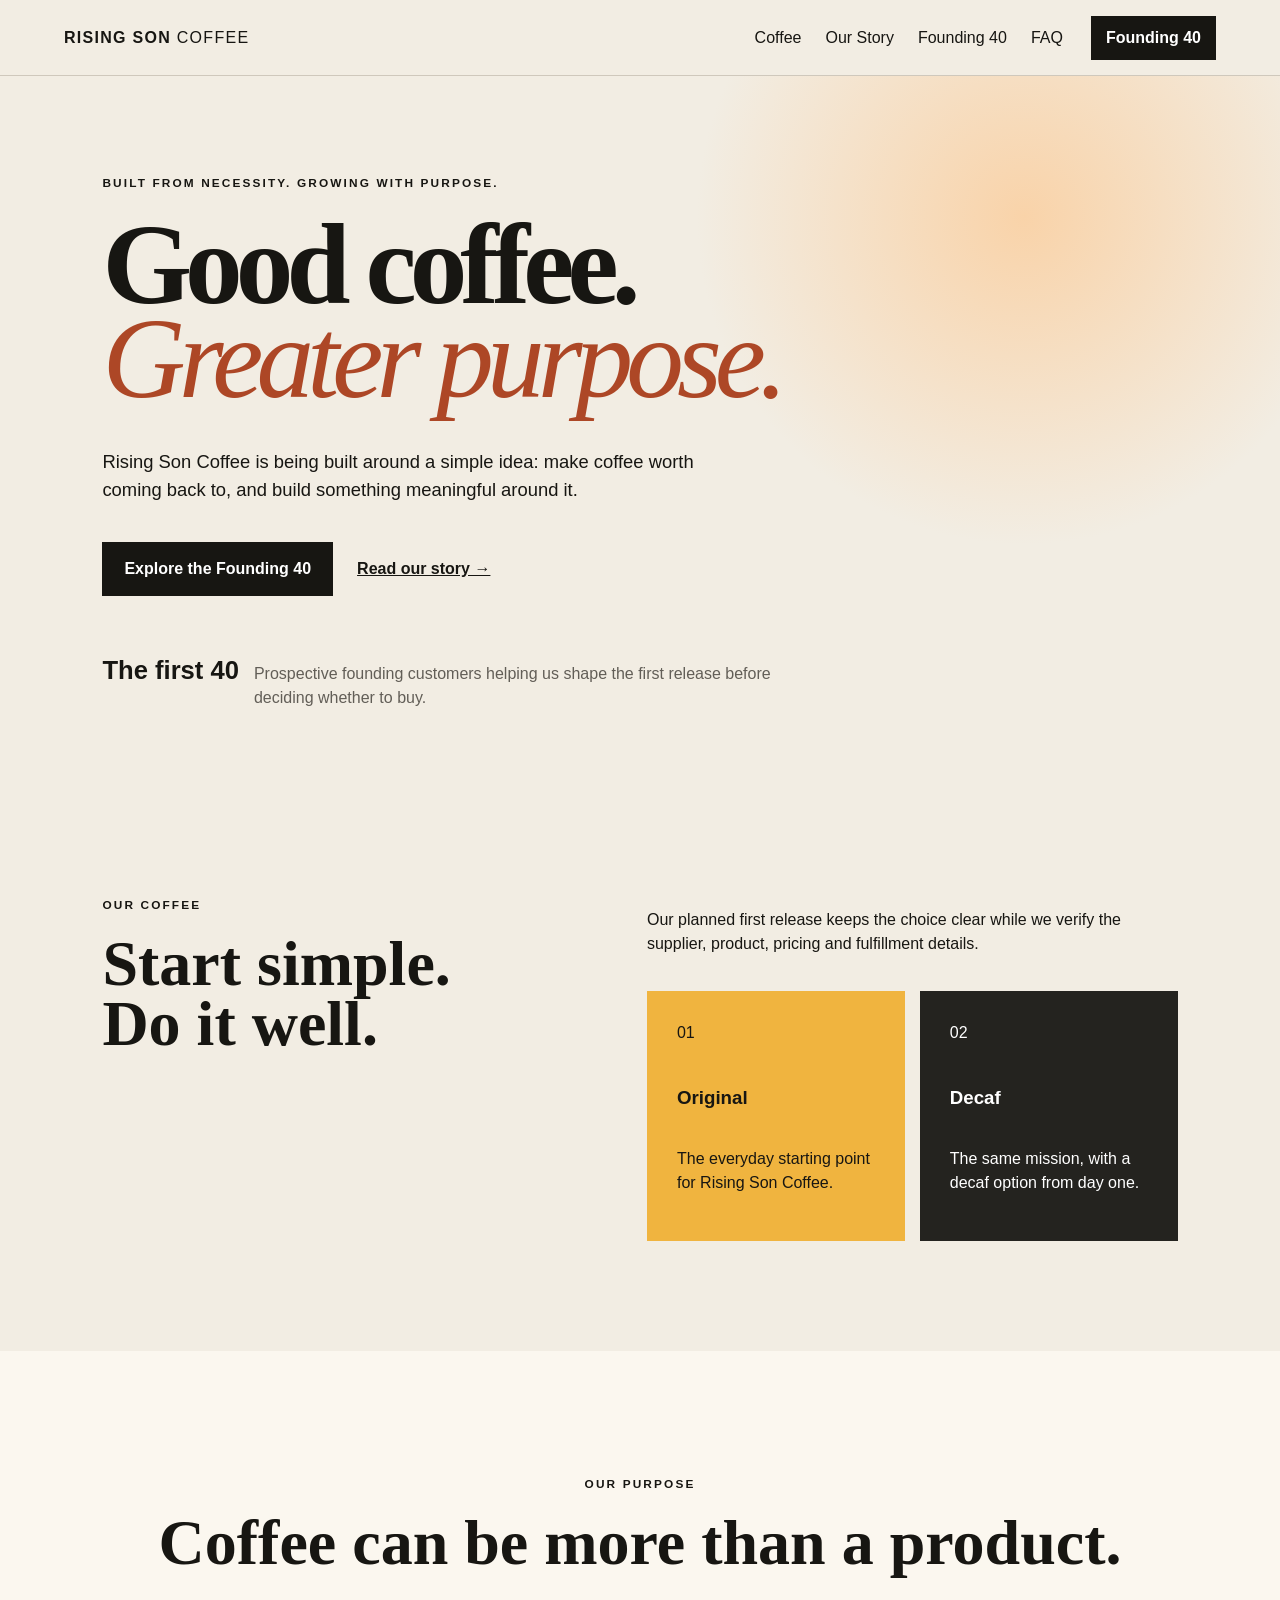
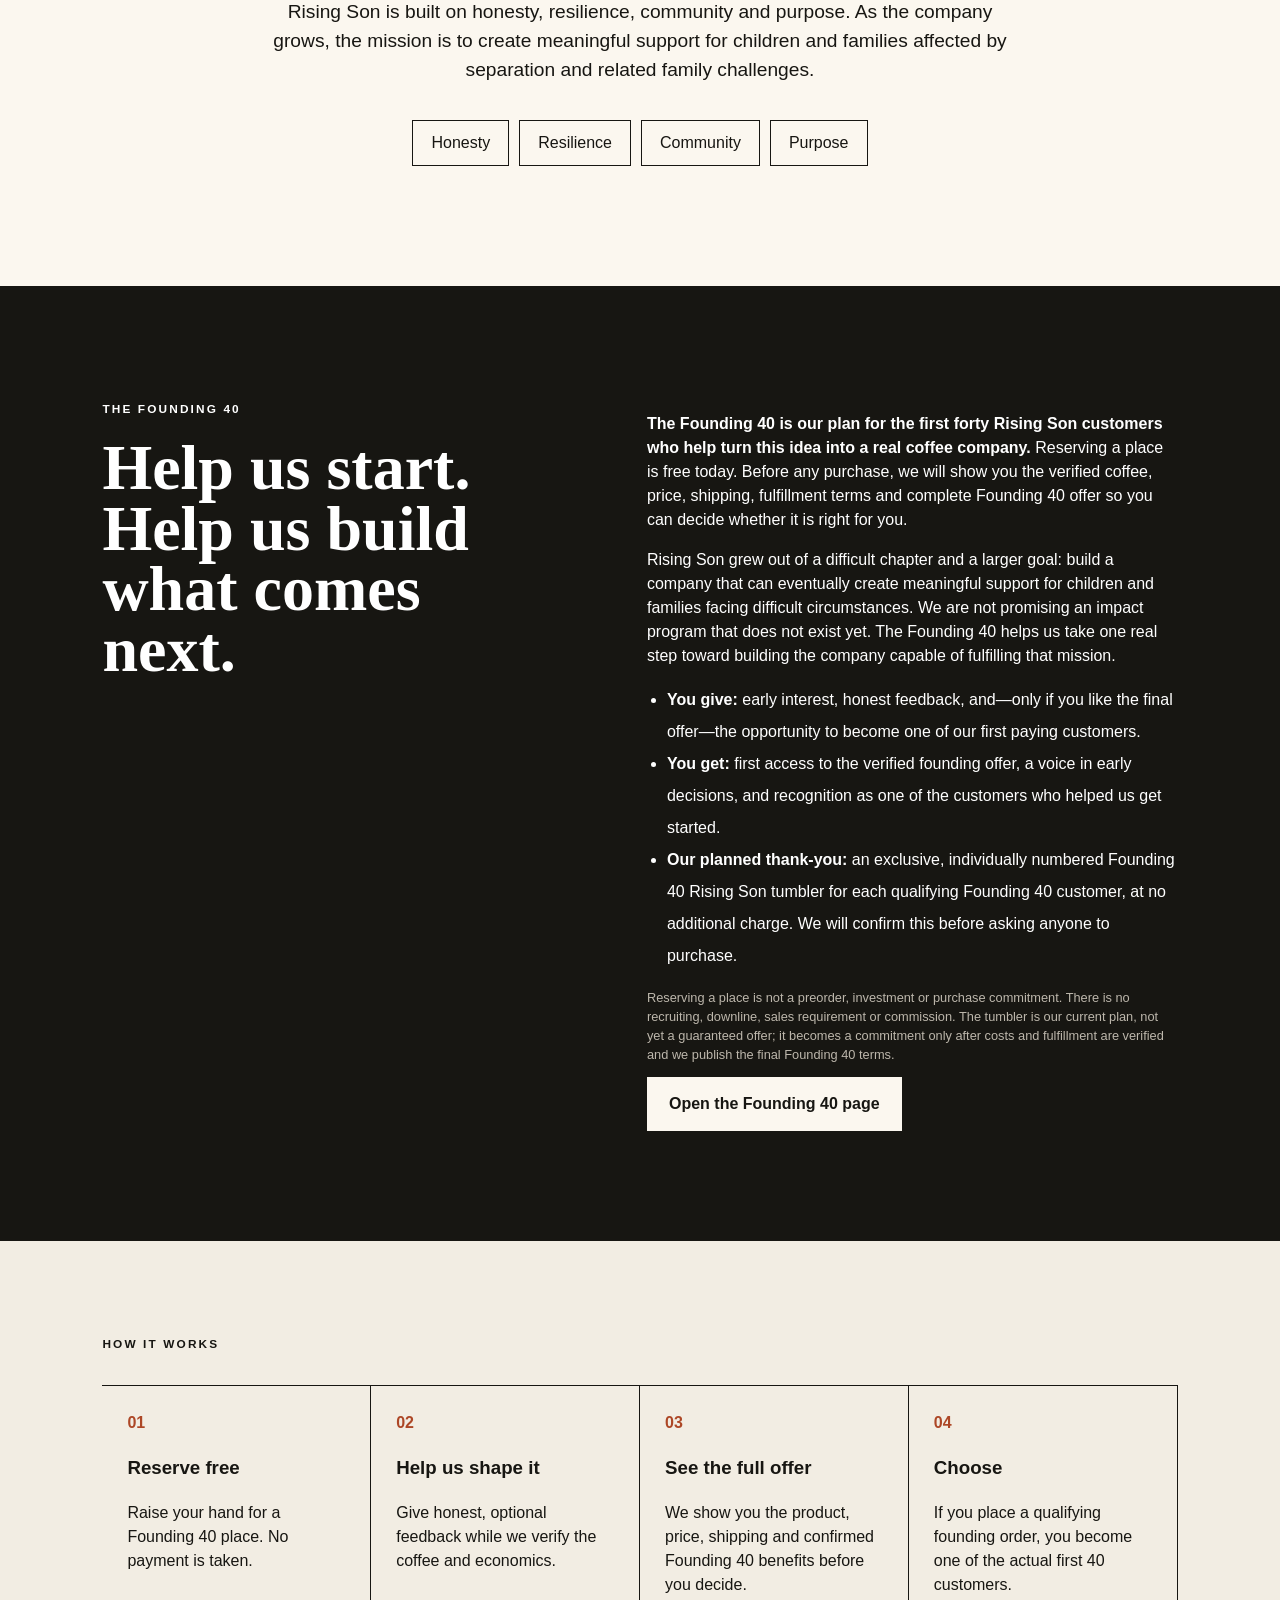
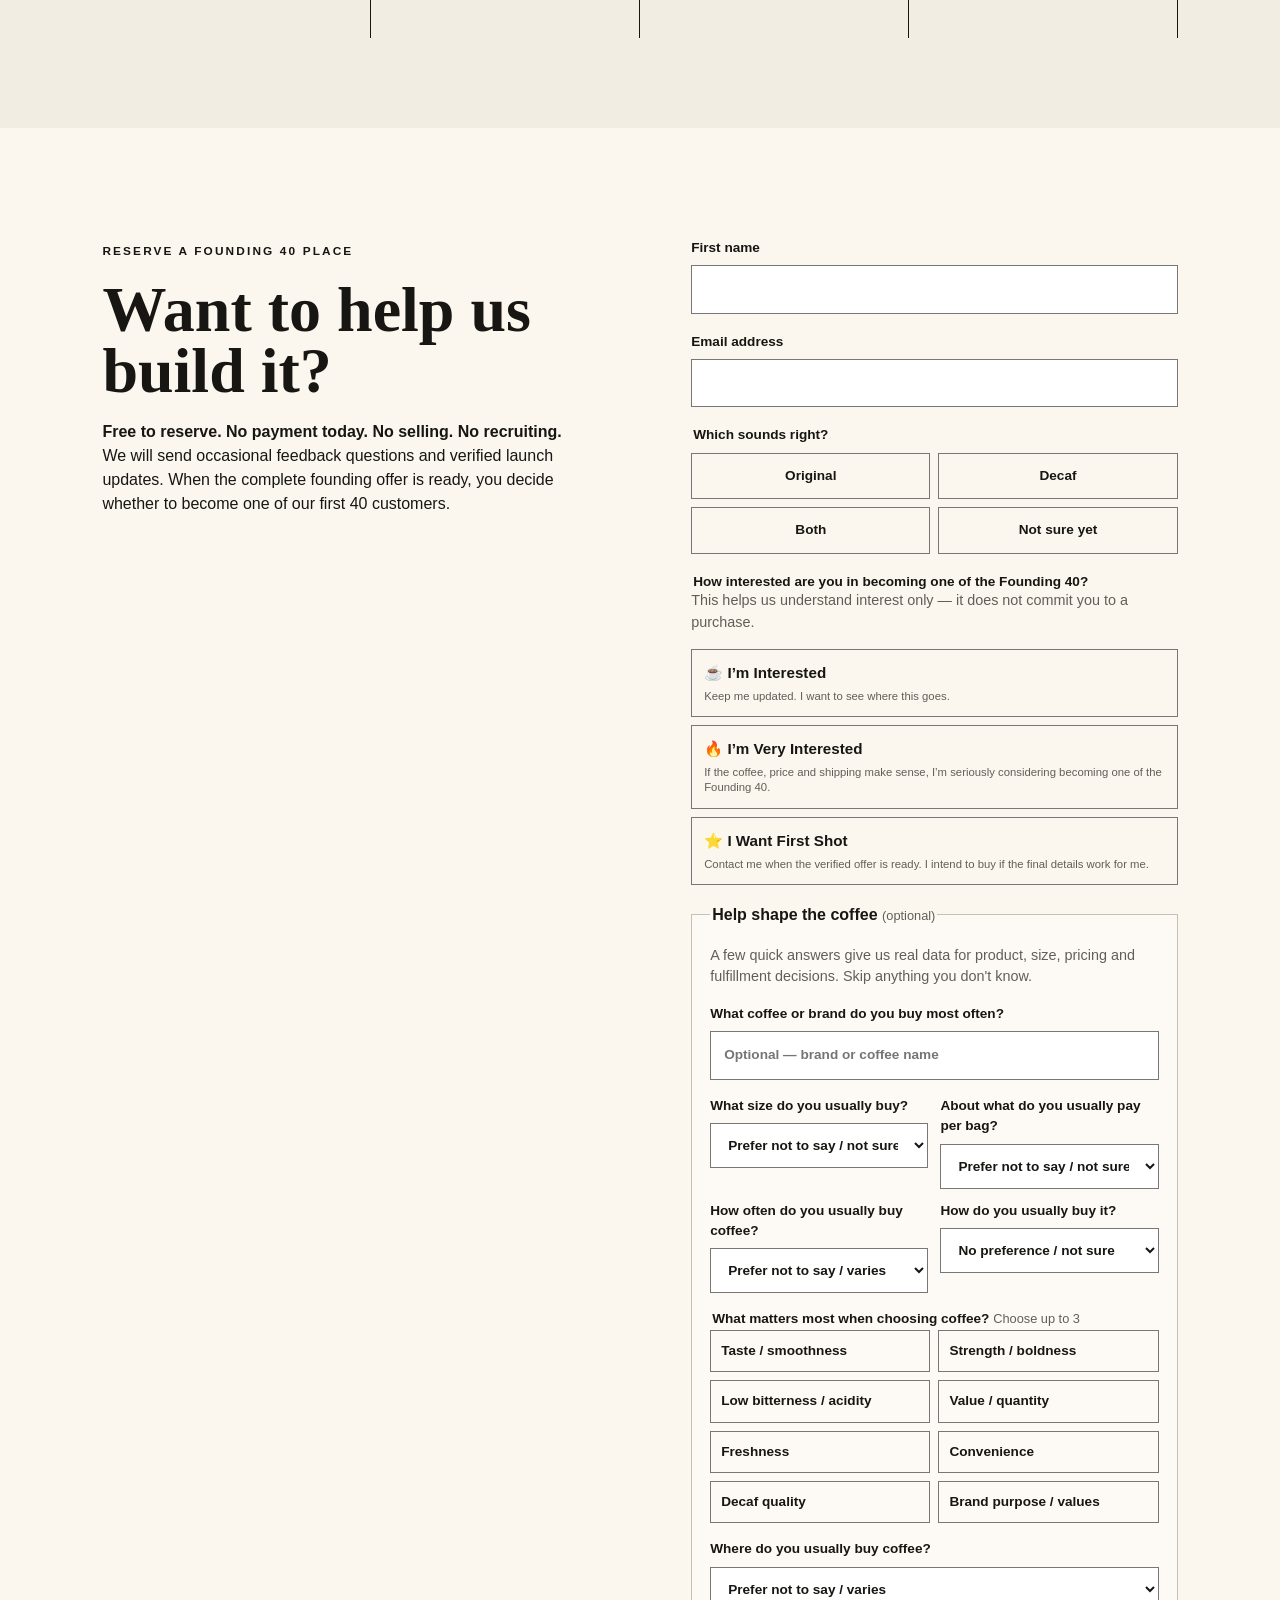
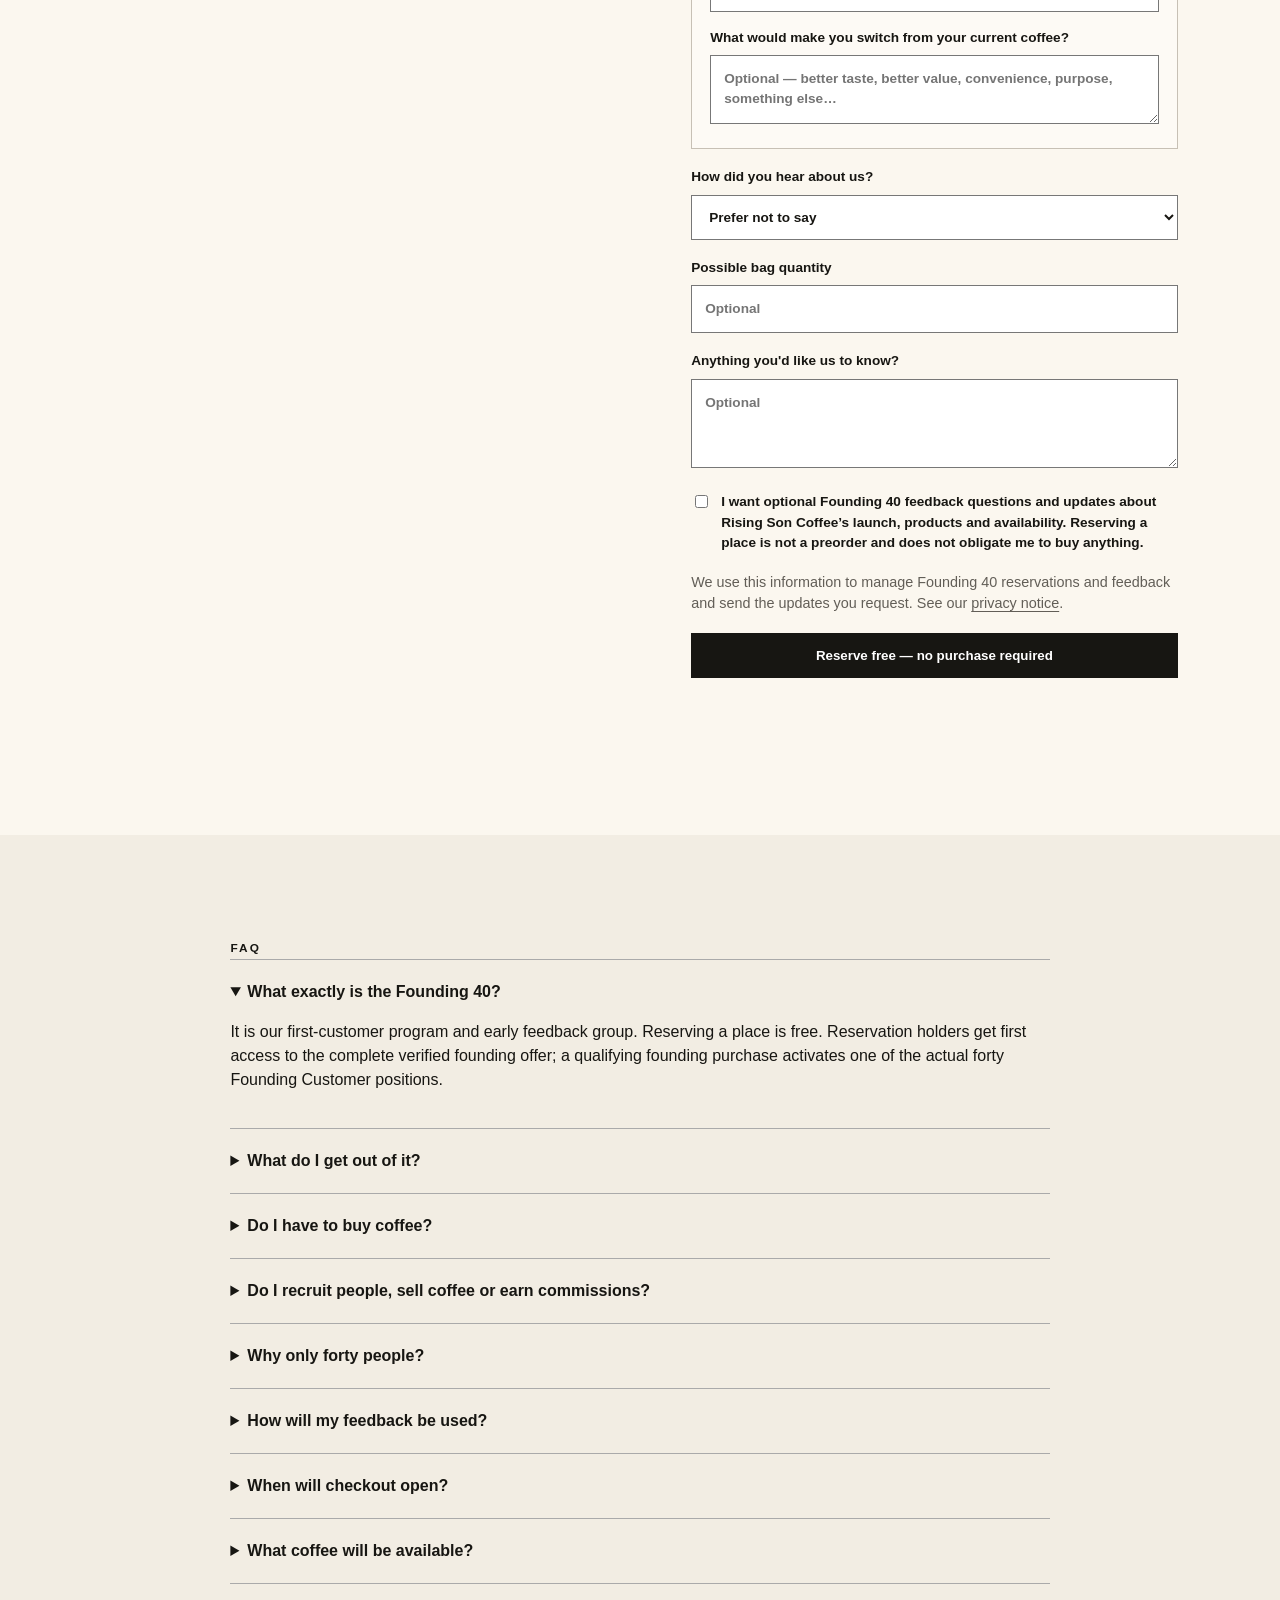
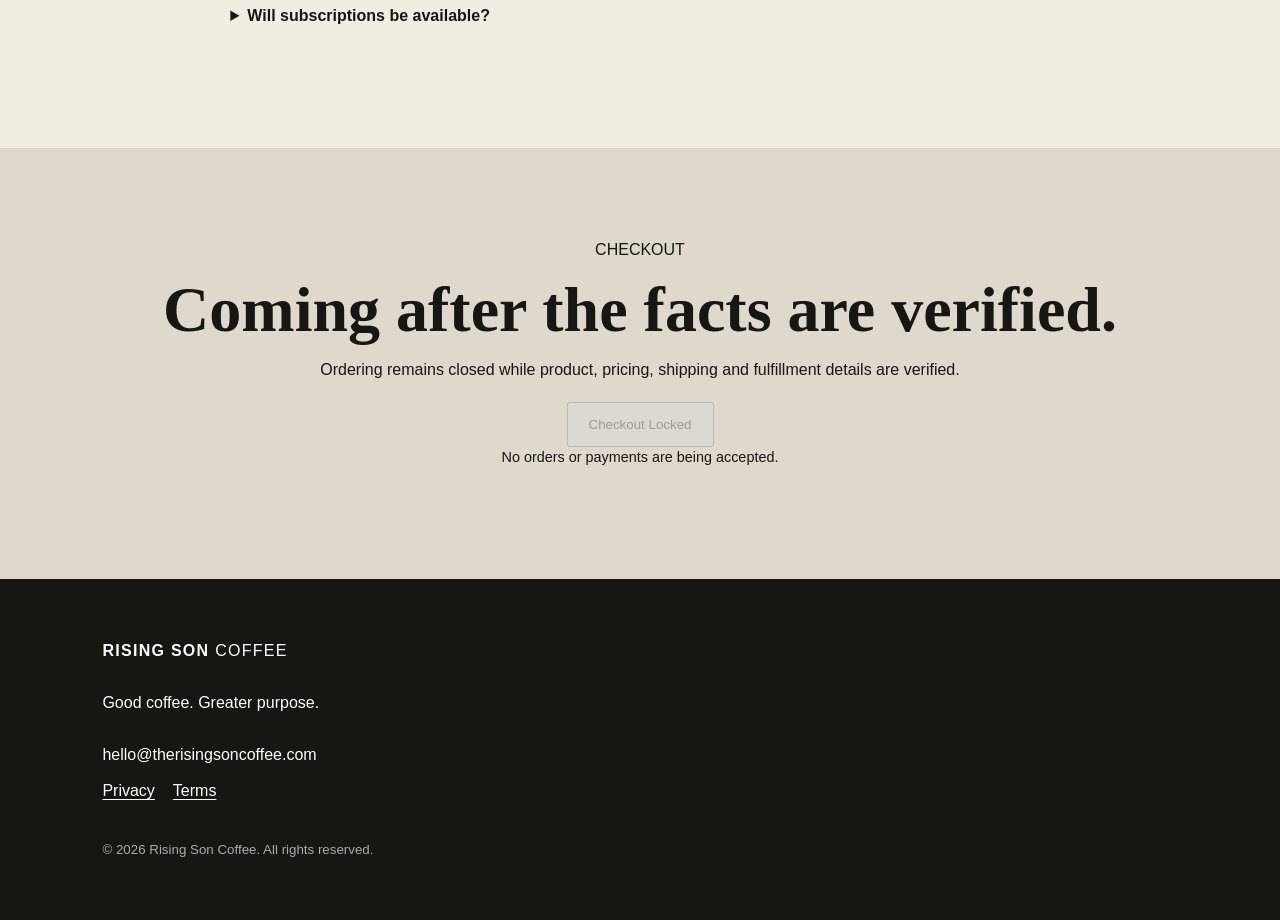
==== commit 04ec63d5: "Maximize technical SEO and social discovery" ====
--- a/index.html
+++ b/index.html
@@ -2,8 +2,12 @@
 <html lang="en">
 <head>
 <meta charset="utf-8"><meta name="viewport" content="width=device-width,initial-scale=1">
-<title>Rising Son Coffee | Good Coffee. Greater Purpose.</title>
-<meta name="description" content="Rising Son Coffee — good coffee with a greater purpose. Reserve a free, no-obligation place among the first 40 prospective Rising Son customers and help shape the first release."><meta name="theme-color" content="#f2ede3"><meta property="og:type" content="website"><meta property="og:title" content="Rising Son Coffee | Good Coffee. Greater Purpose."><meta property="og:description" content="Reserve a Founding 40 place, help shape Rising Son Coffee before launch, and get first access to the verified founding offer. No purchase today, recruiting or investment."><meta property="og:url" content="https://therisingsoncoffee.com/"><meta name="twitter:card" content="summary"><link rel="canonical" href="https://therisingsoncoffee.com/">
+<title>Rising Son Coffee | Purpose-Driven Coffee Company</title>
+<meta name="description" content="Meet Rising Son Coffee, a purpose-driven independent coffee company in development. Join the Founding 40 free, help shape our first coffee release, and see the verified offer before deciding to buy.">
+<meta name="robots" content="index,follow,max-image-preview:large,max-snippet:-1,max-video-preview:-1"><meta name="author" content="Rising Son Coffee"><meta name="application-name" content="Rising Son Coffee"><meta name="theme-color" content="#f2ede3">
+<meta property="og:type" content="website"><meta property="og:site_name" content="Rising Son Coffee"><meta property="og:locale" content="en_US"><meta property="og:title" content="Rising Son Coffee | Good Coffee. Greater Purpose."><meta property="og:description" content="A purpose-driven independent coffee company being built with its first customers. Join the Founding 40 free and help shape the first release."><meta property="og:url" content="https://therisingsoncoffee.com/"><meta property="og:image" content="https://therisingsoncoffee.com/social-card.png"><meta property="og:image:width" content="1200"><meta property="og:image:height" content="630"><meta property="og:image:alt" content="Rising Son Coffee — Good coffee. Greater purpose.">
+<meta name="twitter:card" content="summary_large_image"><meta name="twitter:title" content="Rising Son Coffee | Good Coffee. Greater Purpose."><meta name="twitter:description" content="Join the Founding 40 free and help shape the first Rising Son Coffee release."><meta name="twitter:image" content="https://therisingsoncoffee.com/social-card.png"><meta name="twitter:image:alt" content="Rising Son Coffee — Good coffee. Greater purpose."><link rel="canonical" href="https://therisingsoncoffee.com/"><link rel="manifest" href="/site.webmanifest">
+<script type="application/ld+json">{"@context":"https://schema.org","@graph":[{"@type":"Organization","@id":"https://therisingsoncoffee.com/#organization","name":"Rising Son Coffee","alternateName":"The Rising Son Coffee","url":"https://therisingsoncoffee.com/","email":"hello@therisingsoncoffee.com","description":"A purpose-driven independent coffee company being built around good coffee, honesty, resilience, community and meaningful support for children and families as the company grows.","logo":{"@type":"ImageObject","url":"https://therisingsoncoffee.com/social-card.png","width":1200,"height":630}},{"@type":"WebSite","@id":"https://therisingsoncoffee.com/#website","url":"https://therisingsoncoffee.com/","name":"Rising Son Coffee","alternateName":"The Rising Son Coffee","description":"Official website of Rising Son Coffee.","publisher":{"@id":"https://therisingsoncoffee.com/#organization"},"inLanguage":"en-US"},{"@type":"WebPage","@id":"https://therisingsoncoffee.com/#webpage","url":"https://therisingsoncoffee.com/","name":"Rising Son Coffee | Purpose-Driven Coffee Company","isPartOf":{"@id":"https://therisingsoncoffee.com/#website"},"about":{"@id":"https://therisingsoncoffee.com/#organization"},"description":"Meet Rising Son Coffee and join the Founding 40 free to help shape the first release.","inLanguage":"en-US"}]}</script>
 <link rel="stylesheet" href="styles.css"><link rel="icon" href="data:image/svg+xml,<svg xmlns=%22http://www.w3.org/2000/svg%22 viewBox=%220 0 100 100%22><text y=%22.9em%22 font-size=%2290%22>☕</text></svg>">
 </head>
 <body>
@@ -21,4 +25,4 @@
 <section class="locked" id="checkout"><span>CHECKOUT</span><h2>Coming after the facts are verified.</h2><p>Ordering remains closed while product, pricing, shipping and fulfillment details are verified.</p><button id="checkoutButton" disabled aria-describedby="checkoutStatus">Checkout Locked</button><p id="checkoutStatus" class="status" role="status">No orders or payments are being accepted.</p></section>
 </main>
 <footer><div class="brand">RISING SON <span>COFFEE</span></div><p>Good coffee. Greater purpose.</p><a href="mailto:hello@therisingsoncoffee.com">hello@therisingsoncoffee.com</a><div class="footerlinks"><a href="/privacy.html">Privacy</a><a href="/terms.html">Terms</a></div><small>© 2026 Rising Son Coffee. All rights reserved.</small></footer>
-<script src="checkout-config.js"></script><script src="script.js"></script></body></html>+<script src="checkout-config.js"></script><script src="script.js"></script></body></html>
--- a/styles.css
+++ b/styles.css
@@ -1,3 +1,5 @@
 :root{--ink:#171612;--paper:#f2ede3;--cream:#fbf7ef;--accent:#ad4726;--muted:#625e57}*{box-sizing:border-box}html{scroll-behavior:smooth}body{margin:0;background:var(--paper);color:var(--ink);font-family:Arial,Helvetica,sans-serif;line-height:1.5}.nav{height:76px;padding:0 5vw;display:flex;align-items:center;gap:28px;border-bottom:1px solid #cfc8bc;position:sticky;top:0;background:rgba(242,237,227,.96);z-index:10}.brand{font-weight:900;letter-spacing:.08em}.brand span{font-weight:400}.nav nav{display:flex;gap:24px;margin-left:auto}.nav a,footer a{color:inherit;text-decoration:none}.button{display:inline-block;border:0;background:var(--ink);color:white!important;padding:15px 22px;text-decoration:none;font-weight:800;cursor:pointer}.button.small{padding:10px 15px}.hero{min-height:76vh;padding:11vh 8vw 8vh;display:grid;align-content:center;background:radial-gradient(circle at 80% 20%,#f9d3a9 0,transparent 28%),var(--paper)}.eyebrow,.kicker{font-size:.74rem;font-weight:900;letter-spacing:.18em}.hero h1{font-family:Georgia,serif;font-size:clamp(3.6rem,9vw,8.5rem);line-height:.82;letter-spacing:-.06em;margin:24px 0;max-width:1050px}.hero h1 em{font-weight:400;color:var(--accent)}.hero>p{max-width:600px;font-size:1.15rem}.actions{display:flex;gap:24px;align-items:center;margin-top:20px}.textlink{color:var(--ink);font-weight:800}.counter{margin-top:55px;display:flex;gap:15px;align-items:baseline}.counter strong{font-size:1.6rem;white-space:nowrap}.counter span{color:var(--muted);max-width:520px}.section{padding:110px 8vw;display:grid;grid-template-columns:1fr 1.2fr;gap:8vw}.section h2,.purpose h2,.join h2,.locked h2{font-family:Georgia,serif;font-size:clamp(2.6rem,5vw,5rem);line-height:.95;margin:18px 0}.cards{display:grid;grid-template-columns:1fr 1fr;gap:15px;margin-top:35px}.cards article{min-height:250px;padding:30px;background:#f0b43f;display:flex;flex-direction:column;justify-content:flex-end}.cards article span{margin-bottom:auto}.cards .mono{background:#24231f;color:white}.purpose{padding:120px 12vw;text-align:center;background:var(--cream)}.purpose p{max-width:760px;margin:25px auto;font-size:1.2rem}.values{display:flex;justify-content:center;flex-wrap:wrap;gap:10px;margin-top:35px}.values span{border:1px solid;padding:10px 18px}.dark{background:var(--ink);color:white}.dark ul{padding-left:20px;line-height:2}.fine{font-size:.8rem;color:#bdb7ac}.button.light{background:var(--cream);color:var(--ink)!important}.steps{padding:90px 8vw}.stepgrid{display:grid;grid-template-columns:repeat(4,1fr);margin-top:30px;border-top:1px solid}.stepgrid>div{padding:25px;border-right:1px solid}.stepgrid b{color:var(--accent)}.join{padding:110px 8vw;background:var(--cream);display:grid;grid-template-columns:1fr 1fr;gap:8vw}form{display:grid;gap:18px}label,legend{font-weight:700;font-size:.85rem}input,select,textarea{width:100%;margin-top:7px;padding:13px;border:1px solid #777;background:white;color:var(--ink);font:inherit}fieldset{border:0;padding:0;margin:0}.choices{display:grid;grid-template-columns:1fr 1fr;gap:8px;margin-top:7px}.choices label{position:relative}.choices label input{position:absolute;width:1px;height:1px;padding:0;margin:-1px;overflow:hidden;clip:rect(0,0,0,0);white-space:nowrap;border:0}.choices span{display:block;border:1px solid #777;padding:12px;text-align:center;cursor:pointer}.choices input:checked+span{background:var(--ink);color:white}.choices input:focus-visible+span{outline:3px solid var(--accent);outline-offset:3px}.consent{display:flex;gap:10px;align-items:flex-start}.consent input{width:auto;margin-top:3px}.form-note,.status{font-size:.9rem}.form-note{margin:0;color:var(--muted)}.form-note a{color:inherit;text-underline-offset:3px}.honey{position:absolute!important;left:-9999px!important;width:1px!important;height:1px!important}.faq{padding:100px 18vw}.faq details{border-top:1px solid #aaa;padding:20px 0}.faq summary{font-weight:800;cursor:pointer}.locked{padding:90px 8vw;text-align:center;background:#ded8cd}.locked>p{max-width:640px;margin:0 auto 20px}.locked button{padding:13px 20px}footer{padding:60px 8vw;background:var(--ink);color:white;display:grid;gap:12px}footer small{color:#aaa;margin-top:25px}@media(max-width:760px){.nav{height:auto;min-height:64px;padding:10px 4vw;gap:12px;flex-wrap:wrap}.nav nav{display:flex;order:3;width:100%;gap:8px;overflow-x:auto;white-space:nowrap;padding:4px 0 2px;scrollbar-width:thin}.nav nav a{display:inline-block;padding:7px 9px;border:1px solid #cfc8bc;font-size:.78rem;font-weight:700}.nav .small{margin-left:auto}.section,.join{grid-template-columns:1fr;padding:75px 6vw}.hero{padding:90px 6vw 60px}.hero h1{font-size:clamp(3.2rem,18vw,5rem)}.cards,.choices{grid-template-columns:1fr}.stepgrid{grid-template-columns:1fr 1fr}.faq{padding:75px 6vw}.actions{align-items:flex-start;flex-direction:column}.counter{align-items:flex-start;flex-direction:column}}.legal{max-width:900px;margin:auto;padding:90px 8vw;min-height:75vh}.legal h1{font-family:Georgia,serif;font-size:clamp(3rem,7vw,6rem);line-height:.95}.legal h2{margin-top:38px}.legal a{color:inherit}.footerlinks{display:flex;gap:18px}.footerlinks a{text-decoration:underline;text-underline-offset:3px}.skip{position:absolute;left:-9999px;top:auto}.skip:focus{left:12px;top:12px;z-index:100;background:#fff;color:#000;padding:10px}.button:focus-visible,a:focus-visible,input:focus-visible,select:focus-visible,textarea:focus-visible,summary:focus-visible,button:focus-visible{outline:3px solid currentColor;outline-offset:3px}.button:disabled{cursor:not-allowed;opacity:.65}@media(prefers-reduced-motion:reduce){html{scroll-behavior:auto}}
 
 .intent{display:grid;gap:9px}.intent .form-note{margin-top:-2px}.intent-choices{grid-template-columns:1fr}.intent-choices span{text-align:left;display:grid;gap:4px}.intent-choices strong{font-size:.95rem}.intent-choices small{font-weight:400;line-height:1.35;color:var(--muted)}.intent-choices input:checked+span small{color:#eee}
+
+.survey{display:grid;gap:16px;padding:18px;border:1px solid #c7c0b5;background:rgba(255,255,255,.35)}.survey>legend{font-size:1rem}.optional{font-weight:400;color:var(--muted);font-size:.8rem}.survey-grid{display:grid;grid-template-columns:1fr 1fr;gap:12px}.subfield{display:grid;gap:8px}.checkgrid{display:grid;grid-template-columns:1fr 1fr;gap:8px}.checkgrid label{position:relative}.checkgrid input{position:absolute;width:1px;height:1px;padding:0;margin:-1px;overflow:hidden;clip:rect(0,0,0,0);white-space:nowrap;border:0}.checkgrid span{display:block;border:1px solid #777;padding:10px;font-weight:600;cursor:pointer}.checkgrid input:checked+span{background:var(--ink);color:white}.checkgrid input:focus-visible+span{outline:3px solid var(--accent);outline-offset:3px}@media(max-width:760px){.survey-grid,.checkgrid{grid-template-columns:1fr}}
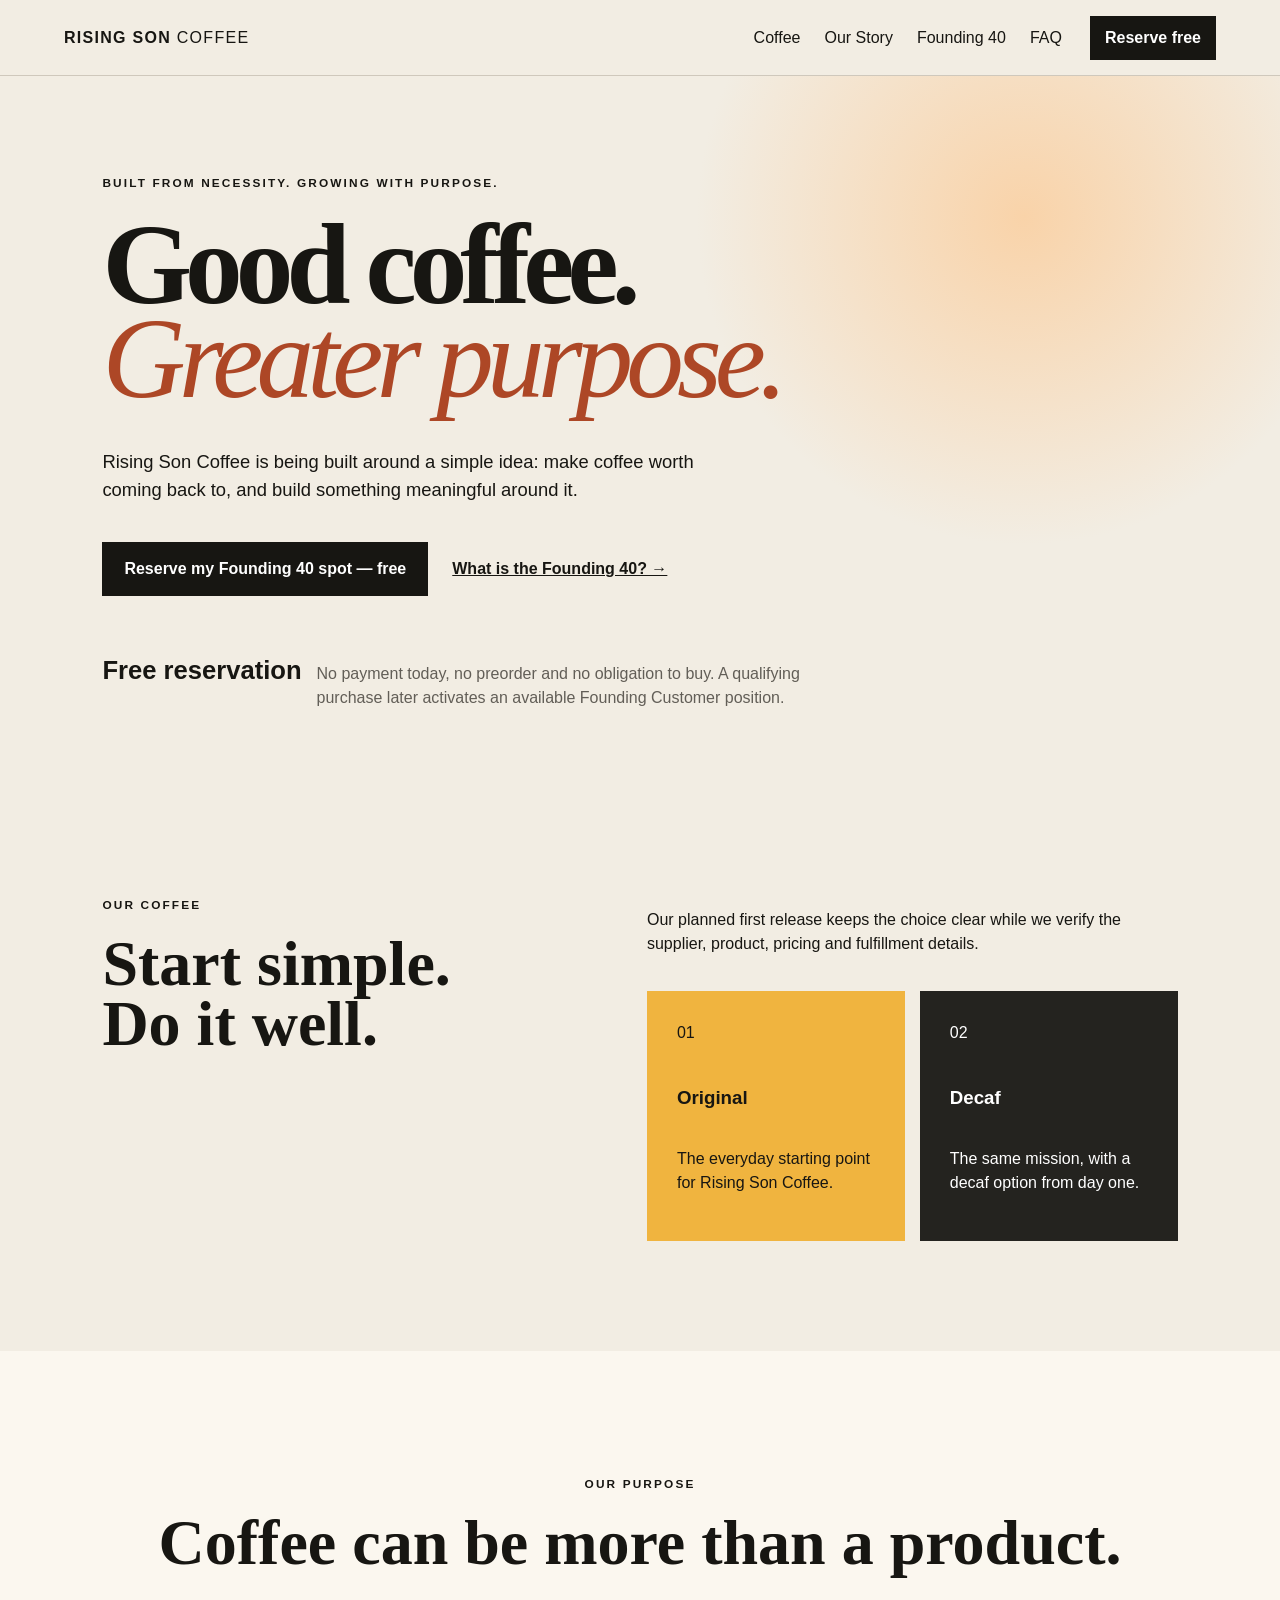
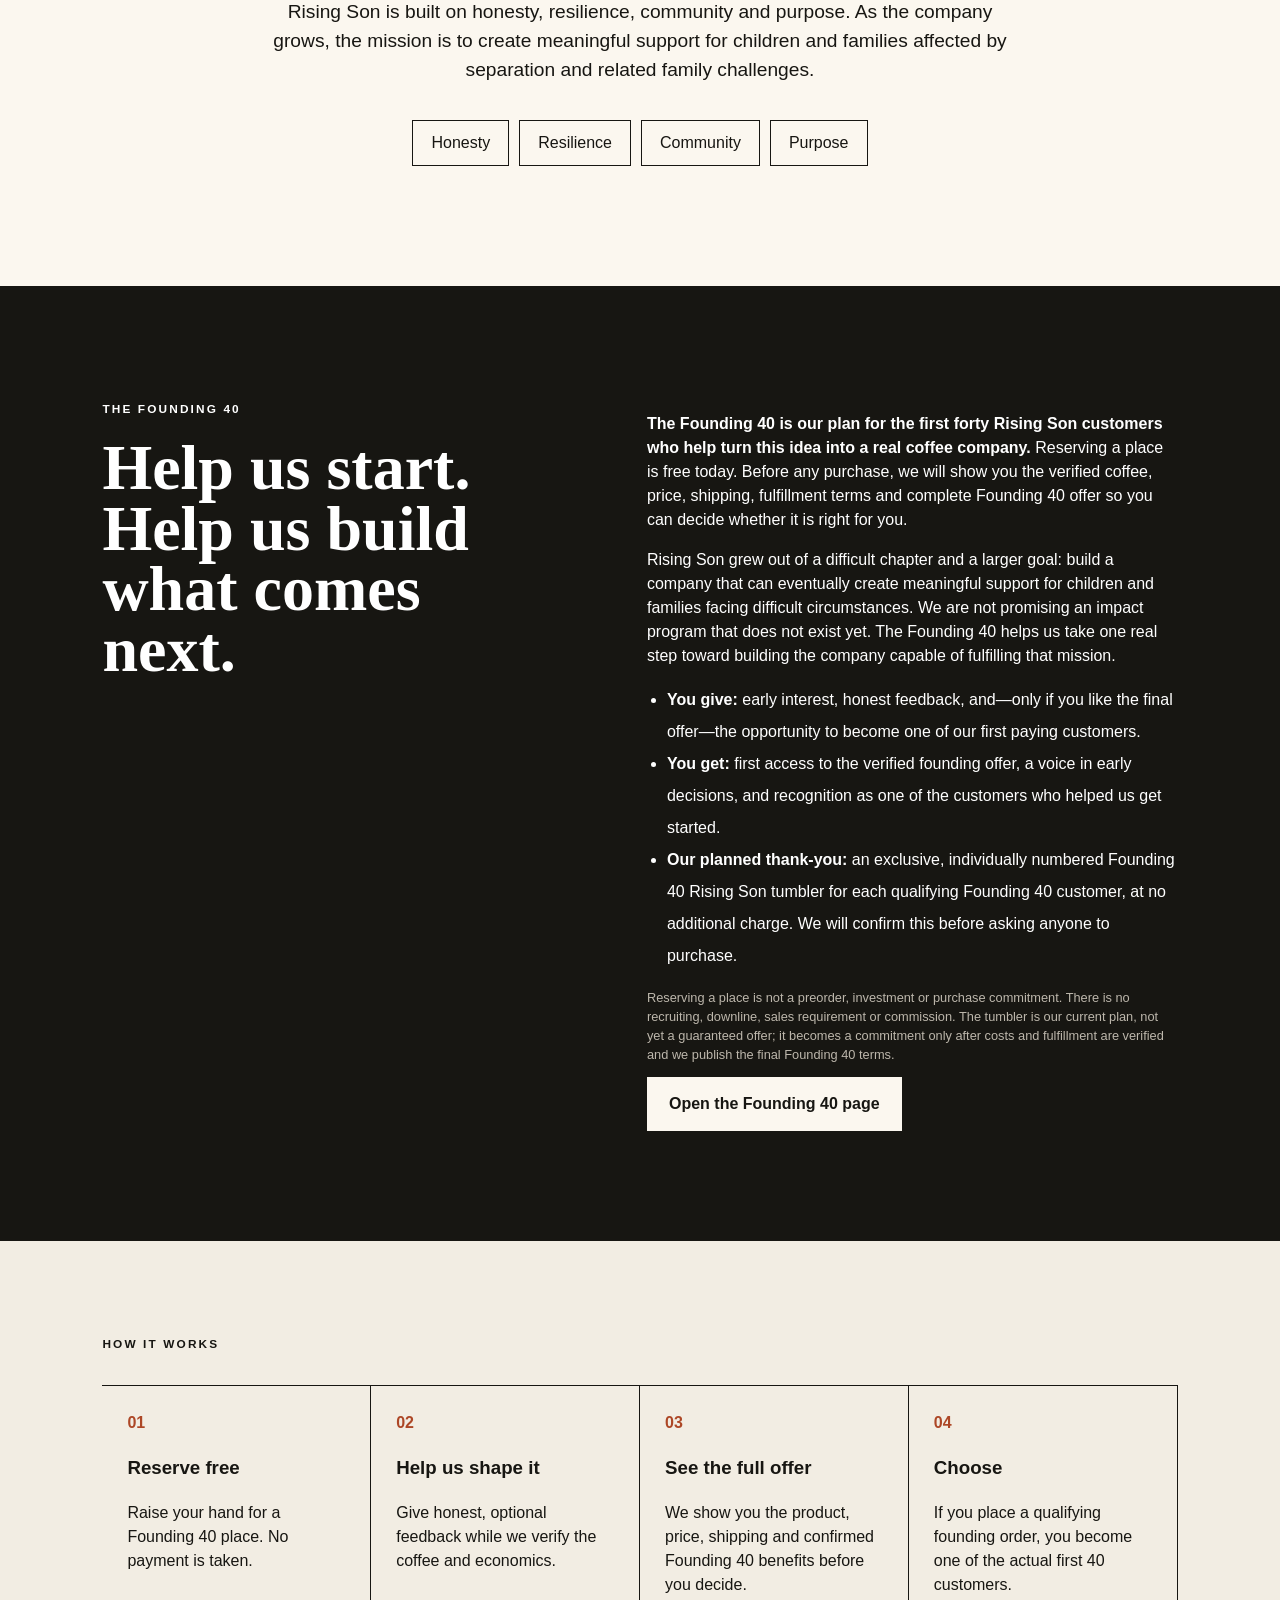
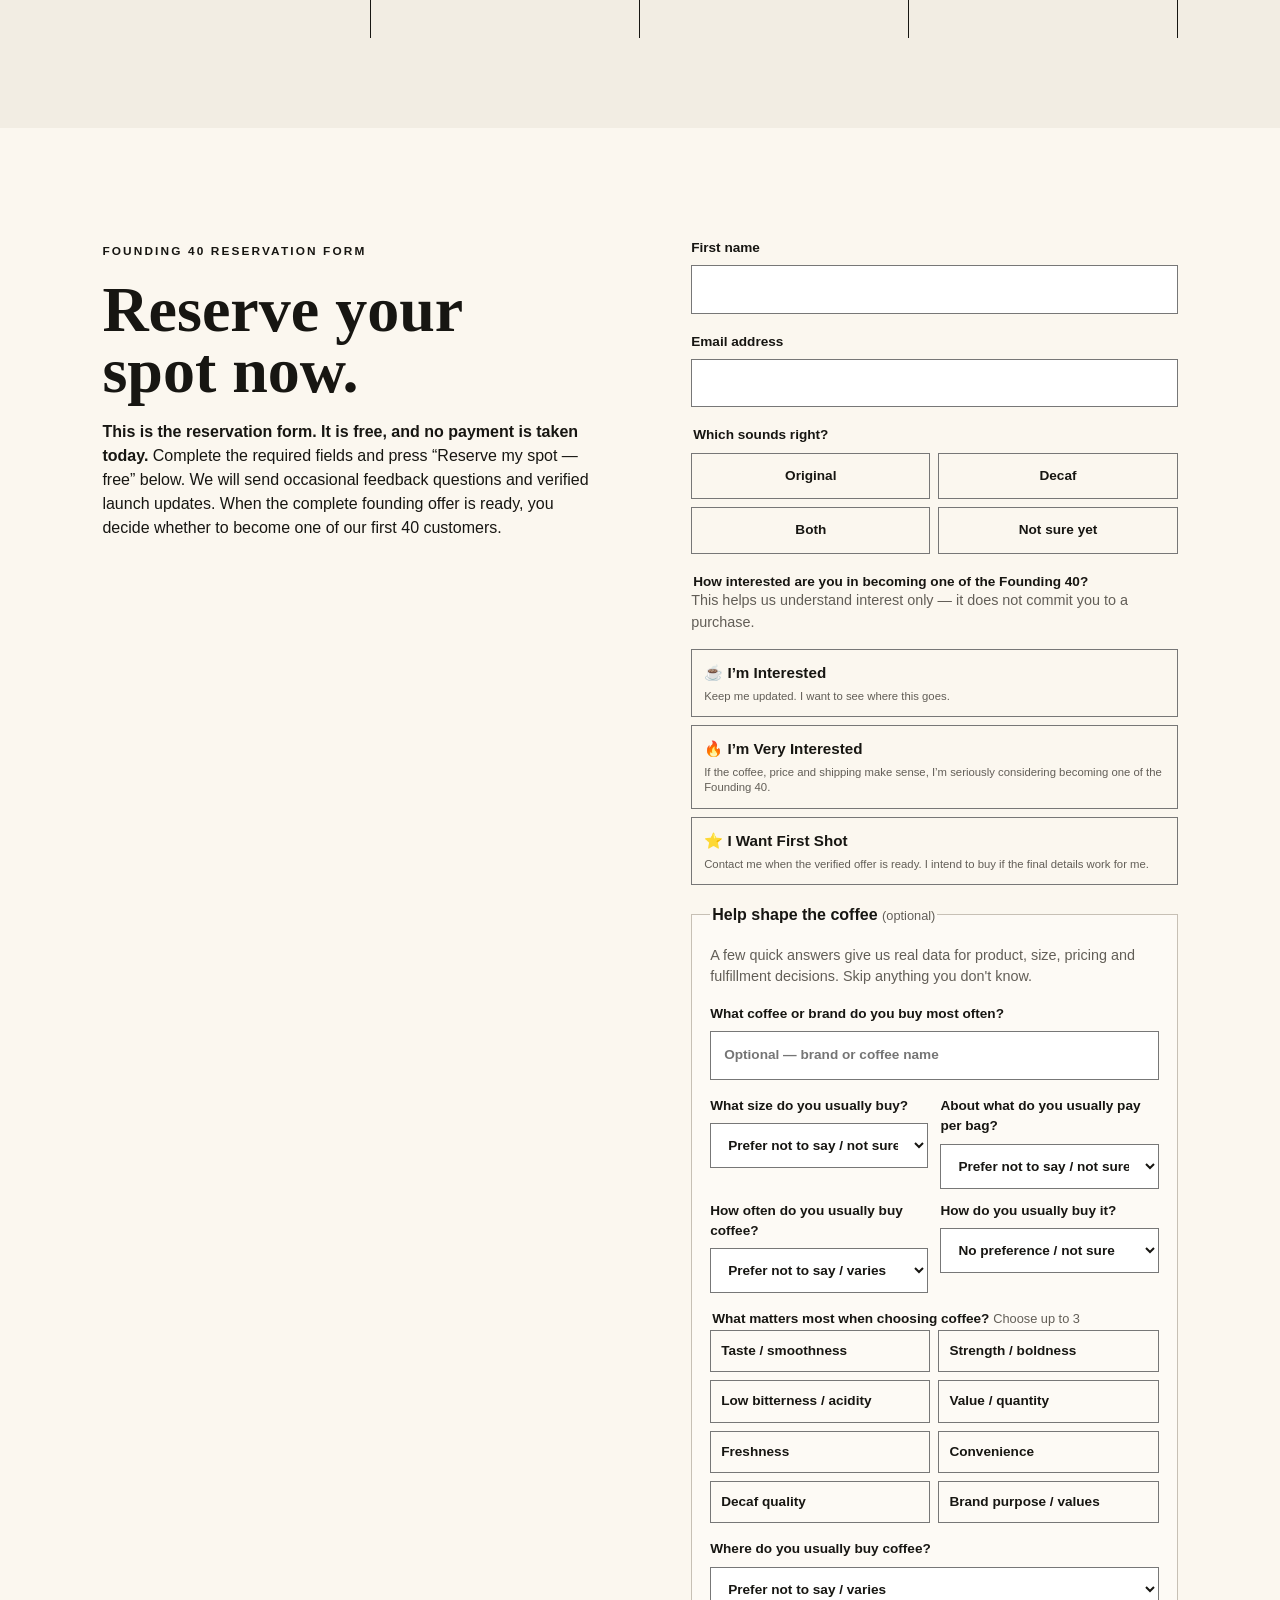
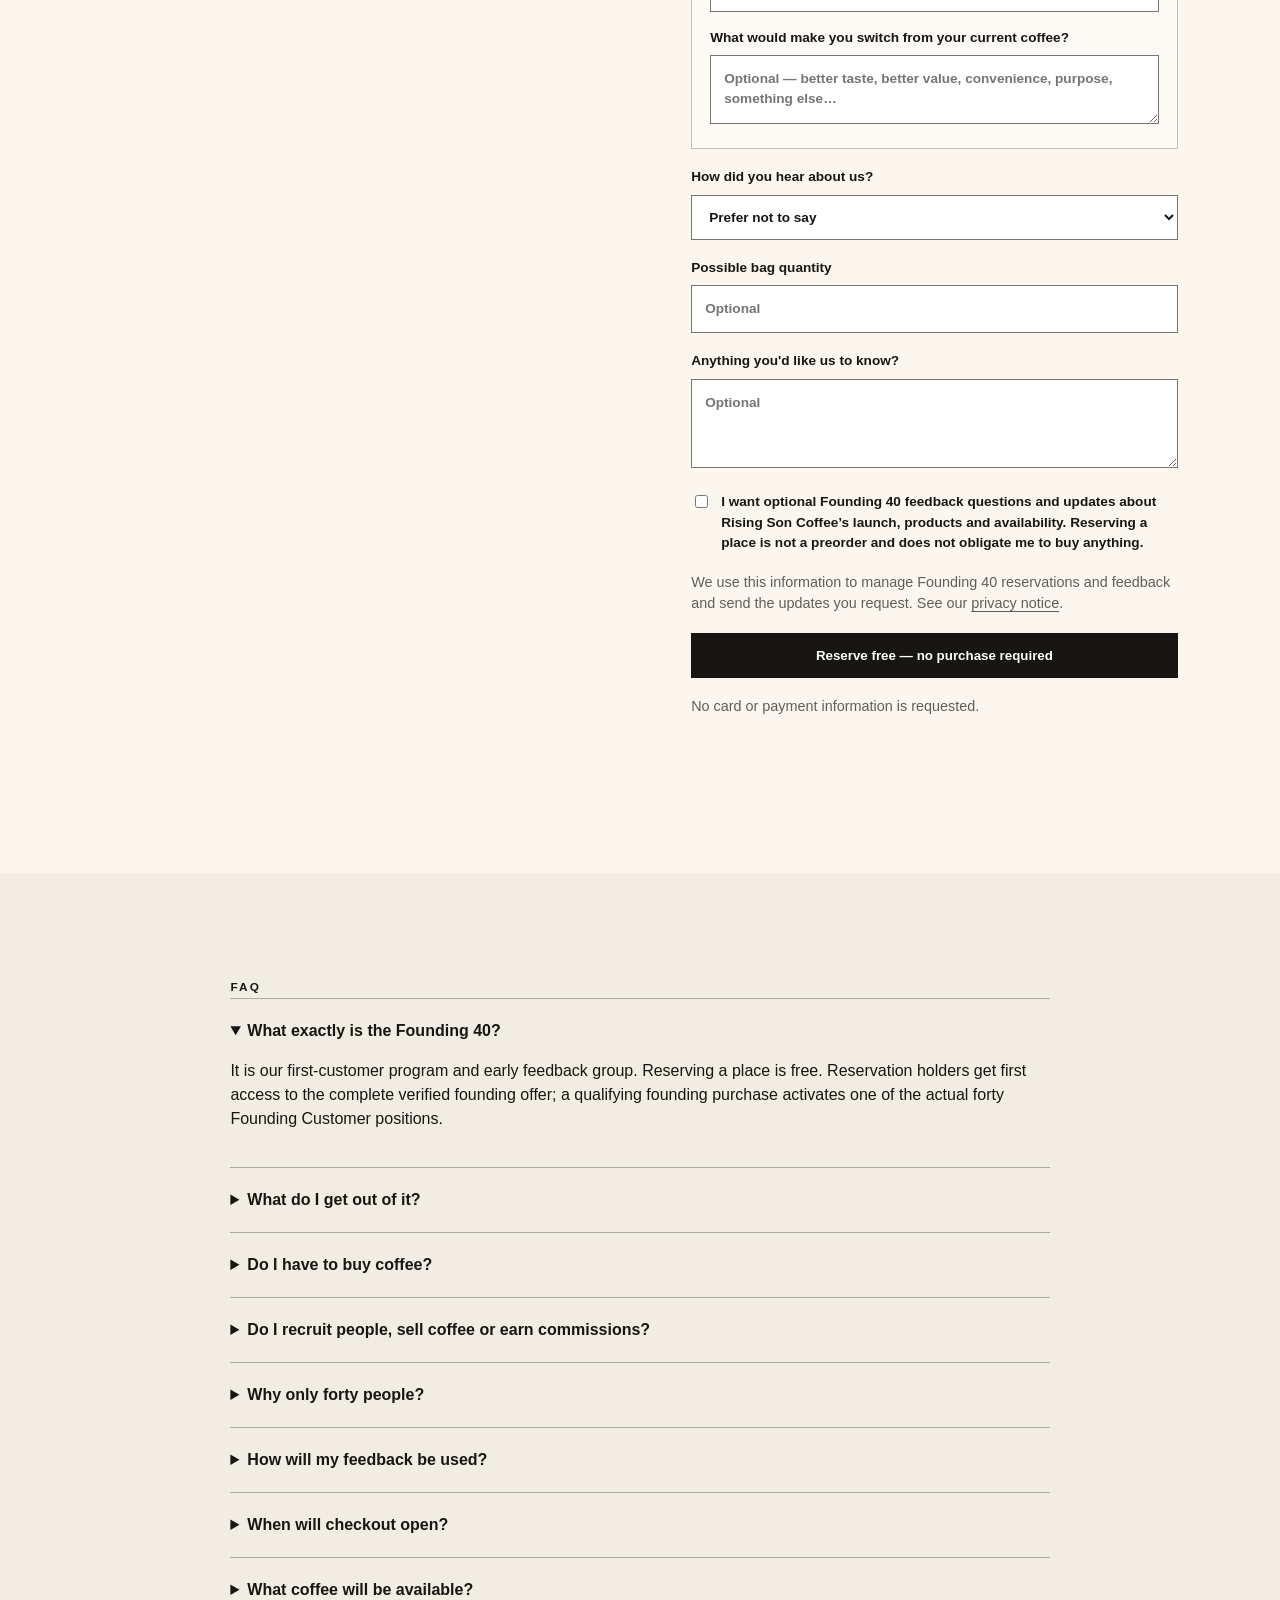
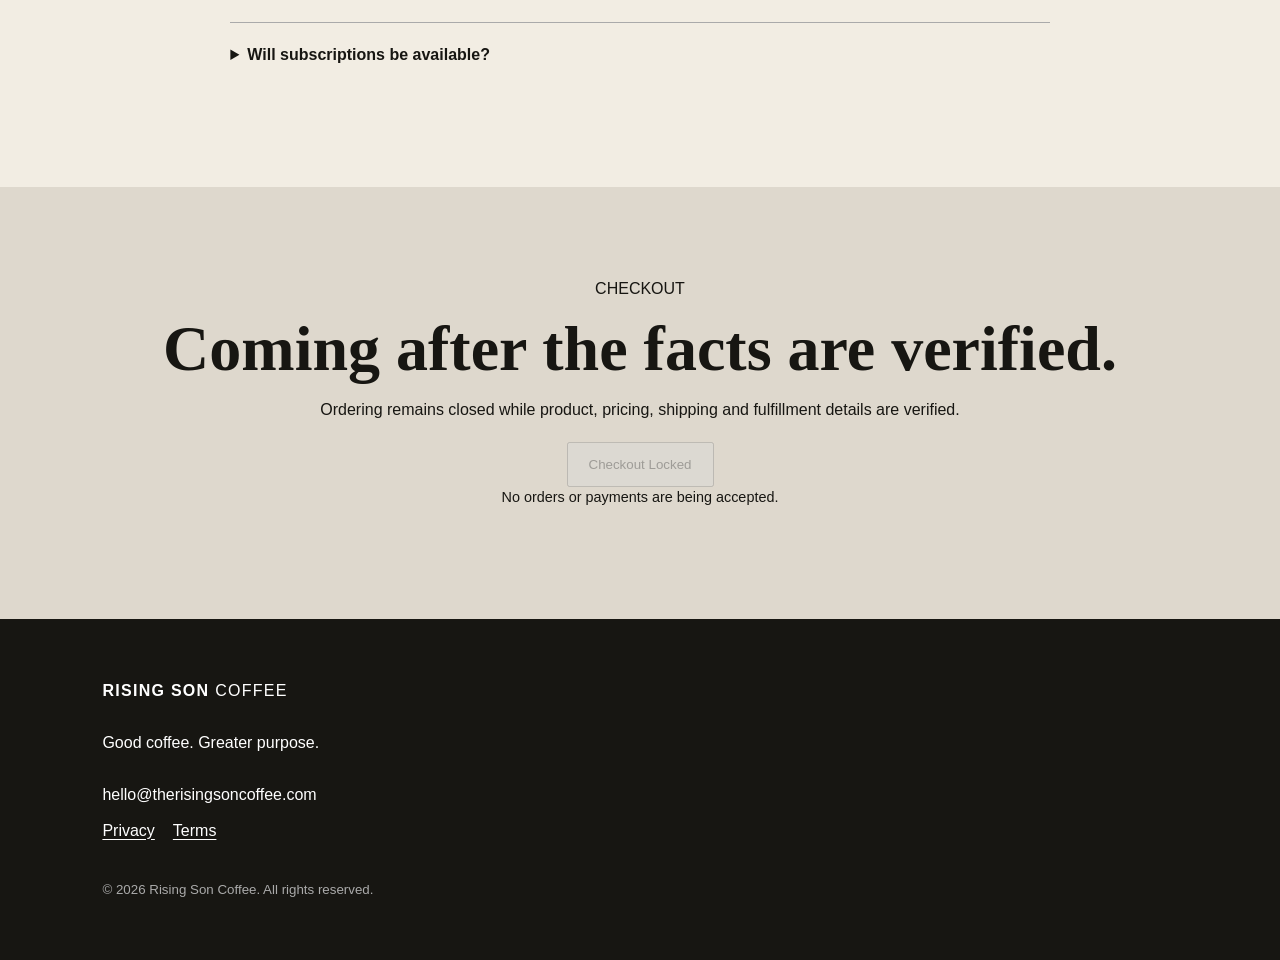
==== commit dd497bb0: "Make Founding 40 reservation action unmistakable" ====
--- a/index.html
+++ b/index.html
@@ -11,16 +11,16 @@
 <link rel="stylesheet" href="styles.css"><link rel="icon" href="data:image/svg+xml,<svg xmlns=%22http://www.w3.org/2000/svg%22 viewBox=%220 0 100 100%22><text y=%22.9em%22 font-size=%2290%22>☕</text></svg>">
 </head>
 <body>
-<a class="skip" href="#top">Skip to content</a><header class="nav"><a class="brand" href="#top">RISING SON <span>COFFEE</span></a><nav aria-label="Primary"><a href="#coffee">Coffee</a><a href="/story/">Our Story</a><a href="/founding40/">Founding 40</a><a href="#faq">FAQ</a></nav><a class="button small" href="/founding40/">Founding 40</a></header>
+<a class="skip" href="#top">Skip to content</a><header class="nav"><a class="brand" href="#top">RISING SON <span>COFFEE</span></a><nav aria-label="Primary"><a href="#coffee">Coffee</a><a href="/story/">Our Story</a><a href="/founding40/">Founding 40</a><a href="#faq">FAQ</a></nav><a class="button small" href="#join">Reserve free</a></header>
 <main id="top">
-<section class="hero"><div class="eyebrow">BUILT FROM NECESSITY. GROWING WITH PURPOSE.</div><h1>Good coffee.<br><em>Greater purpose.</em></h1><p>Rising Son Coffee is being built around a simple idea: make coffee worth coming back to, and build something meaningful around it.</p><div class="actions"><a class="button" href="/founding40/">Explore the Founding 40</a><a class="textlink" href="/story/">Read our story →</a></div><div class="counter"><strong>The first 40</strong><span>Prospective founding customers helping us shape the first release before deciding whether to buy.</span></div></section>
+<section class="hero"><div class="eyebrow">BUILT FROM NECESSITY. GROWING WITH PURPOSE.</div><h1>Good coffee.<br><em>Greater purpose.</em></h1><p>Rising Son Coffee is being built around a simple idea: make coffee worth coming back to, and build something meaningful around it.</p><div class="actions"><a class="button" href="#join">Reserve my Founding 40 spot — free</a><a class="textlink" href="/founding40/">What is the Founding 40? →</a></div><div class="counter"><strong>Free reservation</strong><span>No payment today, no preorder and no obligation to buy. A qualifying purchase later activates an available Founding Customer position.</span></div></section>
 <section id="coffee" class="section"><div><span class="kicker">OUR COFFEE</span><h2>Start simple.<br>Do it well.</h2></div><div><p>Our planned first release keeps the choice clear while we verify the supplier, product, pricing and fulfillment details.</p><div class="cards"><article><span>01</span><h3>Original</h3><p>The everyday starting point for Rising Son Coffee.</p></article><article class="mono"><span>02</span><h3>Decaf</h3><p>The same mission, with a decaf option from day one.</p></article></div></div></section>
 <section id="purpose" class="purpose"><span class="kicker">OUR PURPOSE</span><h2>Coffee can be more than a product.</h2><p>Rising Son is built on honesty, resilience, community and purpose. As the company grows, the mission is to create meaningful support for children and families affected by separation and related family challenges.</p><div class="values"><span>Honesty</span><span>Resilience</span><span>Community</span><span>Purpose</span></div></section>
 <section id="founding40" class="section dark"><div><span class="kicker">THE FOUNDING 40</span><h2>Help us start.<br>Help us build what comes next.</h2></div><div><p><strong>The Founding 40 is our plan for the first forty Rising Son customers who help turn this idea into a real coffee company.</strong> Reserving a place is free today. Before any purchase, we will show you the verified coffee, price, shipping, fulfillment terms and complete Founding 40 offer so you can decide whether it is right for you.</p><p>Rising Son grew out of a difficult chapter and a larger goal: build a company that can eventually create meaningful support for children and families facing difficult circumstances. We are not promising an impact program that does not exist yet. The Founding 40 helps us take one real step toward building the company capable of fulfilling that mission.</p><ul><li><strong>You give:</strong> early interest, honest feedback, and—only if you like the final offer—the opportunity to become one of our first paying customers.</li><li><strong>You get:</strong> first access to the verified founding offer, a voice in early decisions, and recognition as one of the customers who helped us get started.</li><li><strong>Our planned thank-you:</strong> an exclusive, individually numbered Founding 40 Rising Son tumbler for each qualifying Founding 40 customer, at no additional charge. We will confirm this before asking anyone to purchase.</li></ul><p class="fine">Reserving a place is not a preorder, investment or purchase commitment. There is no recruiting, downline, sales requirement or commission. The tumbler is our current plan, not yet a guaranteed offer; it becomes a commitment only after costs and fulfillment are verified and we publish the final Founding 40 terms.</p><a class="button light" href="/founding40/">Open the Founding 40 page</a></div></section>
 <section class="steps"><span class="kicker">HOW IT WORKS</span><div class="stepgrid"><div><b>01</b><h3>Reserve free</h3><p>Raise your hand for a Founding 40 place. No payment is taken.</p></div><div><b>02</b><h3>Help us shape it</h3><p>Give honest, optional feedback while we verify the coffee and economics.</p></div><div><b>03</b><h3>See the full offer</h3><p>We show you the product, price, shipping and confirmed Founding 40 benefits before you decide.</p></div><div><b>04</b><h3>Choose</h3><p>If you place a qualifying founding order, you become one of the actual first 40 customers.</p></div></div></section>
-<section id="join" class="join"><div><span class="kicker">RESERVE A FOUNDING 40 PLACE</span><h2>Want to help us build it?</h2><p><strong>Free to reserve. No payment today. No selling. No recruiting.</strong> We will send occasional feedback questions and verified launch updates. When the complete founding offer is ready, you decide whether to become one of our first 40 customers.</p></div>
+<section id="join" class="join"><div><span class="kicker">FOUNDING 40 RESERVATION FORM</span><h2>Reserve your spot now.</h2><p><strong>This is the reservation form. It is free, and no payment is taken today.</strong> Complete the required fields and press “Reserve my spot — free” below. We will send occasional feedback questions and verified launch updates. When the complete founding offer is ready, you decide whether to become one of our first 40 customers.</p></div>
 <form id="foundingForm" action="https://formsubmit.co/hello@therisingsoncoffee.com" method="POST" aria-describedby="formPrivacy"><input type="hidden" name="_subject" value="New Rising Son Coffee Founding 40 signup"><input type="hidden" name="_template" value="table">
-<input type="hidden" name="signup_source" value="Rising Son Coffee website — Founding 40 organic/direct"><input type="hidden" name="_captcha" value="false"><input type="hidden" name="_next" value="https://therisingsoncoffee.com/thanks.html"><input class="honey" type="text" name="_honey" tabindex="-1" autocomplete="off" aria-hidden="true"><label>First name<input name="name" required autocomplete="given-name"></label><label>Email address<input name="email" type="email" required autocomplete="email" inputmode="email"></label><fieldset><legend>Which sounds right?</legend><div class="choices"><label><input type="radio" name="preference" value="Original" required><span>Original</span></label><label><input type="radio" name="preference" value="Decaf"><span>Decaf</span></label><label><input type="radio" name="preference" value="Both"><span>Both</span></label><label><input type="radio" name="preference" value="Not sure yet"><span>Not sure yet</span></label></div></fieldset><fieldset class="intent"><legend>How interested are you in becoming one of the Founding 40?</legend><p class="form-note">This helps us understand interest only — it does not commit you to a purchase.</p><div class="choices intent-choices"><label><input type="radio" name="interest_level" value="Interested" required><span><strong>☕ I’m Interested</strong><small>Keep me updated. I want to see where this goes.</small></span></label><label><input type="radio" name="interest_level" value="Very Interested"><span><strong>🔥 I’m Very Interested</strong><small>If the coffee, price and shipping make sense, I’m seriously considering becoming one of the Founding 40.</small></span></label><label><input type="radio" name="interest_level" value="First Shot"><span><strong>⭐ I Want First Shot</strong><small>Contact me when the verified offer is ready. I intend to buy if the final details work for me.</small></span></label></div></fieldset><fieldset class="survey"><legend>Help shape the coffee <span class="optional">(optional)</span></legend><p class="form-note">A few quick answers give us real data for product, size, pricing and fulfillment decisions. Skip anything you don't know.</p><label>What coffee or brand do you buy most often?<input name="current_coffee_brand" autocomplete="off" placeholder="Optional — brand or coffee name"></label><div class="survey-grid"><label>What size do you usually buy?<select name="usual_bag_size"><option value="">Prefer not to say / not sure</option><option>8 oz or less</option><option>10–12 oz</option><option>13–16 oz</option><option>17–24 oz</option><option>25–32 oz</option><option>More than 32 oz</option></select></label><label>About what do you usually pay per bag?<select name="usual_price_band"><option value="">Prefer not to say / not sure</option><option>Under $8</option><option>$8–$11.99</option><option>$12–$15.99</option><option>$16–$19.99</option><option>$20–$24.99</option><option>$25 or more</option></select></label><label>How often do you usually buy coffee?<select name="purchase_frequency"><option value="">Prefer not to say / varies</option><option>More than once a week</option><option>About weekly</option><option>Every 2 weeks</option><option>About monthly</option><option>Less than monthly</option></select></label><label>How do you usually buy it?<select name="coffee_form"><option value="">No preference / not sure</option><option>Whole bean</option><option>Ground</option><option>Both</option><option>Pods / capsules</option><option>Ready-to-drink or other</option></select></label></div><fieldset class="subfield"><legend>What matters most when choosing coffee? <span class="optional">Choose up to 3</span></legend><div class="checkgrid"><label><input type="checkbox" name="decision_factors[]" value="Taste / smoothness"><span>Taste / smoothness</span></label><label><input type="checkbox" name="decision_factors[]" value="Strength / boldness"><span>Strength / boldness</span></label><label><input type="checkbox" name="decision_factors[]" value="Low bitterness / acidity"><span>Low bitterness / acidity</span></label><label><input type="checkbox" name="decision_factors[]" value="Value / quantity"><span>Value / quantity</span></label><label><input type="checkbox" name="decision_factors[]" value="Freshness"><span>Freshness</span></label><label><input type="checkbox" name="decision_factors[]" value="Convenience"><span>Convenience</span></label><label><input type="checkbox" name="decision_factors[]" value="Decaf quality"><span>Decaf quality</span></label><label><input type="checkbox" name="decision_factors[]" value="Brand purpose / values"><span>Brand purpose / values</span></label></div></fieldset><label>Where do you usually buy coffee?<select name="usual_purchase_channel"><option value="">Prefer not to say / varies</option><option>Grocery store</option><option>Warehouse / club store</option><option>Local coffee shop / roaster</option><option>Brand website</option><option>Online marketplace</option><option>Subscription</option><option>Other</option></select></label><label>What would make you switch from your current coffee?<textarea name="switch_trigger" rows="2" placeholder="Optional — better taste, better value, convenience, purpose, something else…"></textarea></label></fieldset><label>How did you hear about us?<select name="referral_source"><option value="Not specified">Prefer not to say</option><option>Friend or family</option><option>Facebook</option><option>Instagram</option><option>Other social media</option><option>Search</option><option>In person</option><option>Other</option></select></label><label>Possible bag quantity<input name="quantity" type="number" min="1" max="20" inputmode="numeric" placeholder="Optional"></label><label>Anything you'd like us to know?<textarea name="note" rows="3" placeholder="Optional"></textarea></label><label class="consent"><input type="checkbox" name="launch_updates_consent" value="Yes" required> I want optional Founding 40 feedback questions and updates about Rising Son Coffee’s launch, products and availability. Reserving a place is not a preorder and does not obligate me to buy anything.</label><p id="formPrivacy" class="form-note">We use this information to manage Founding 40 reservations and feedback and send the updates you request. See our <a href="/privacy.html">privacy notice</a>.</p><button class="button" type="submit">Reserve free — no purchase required</button><p id="formStatus" class="status" role="status" aria-live="polite"></p></form></section>
+<input type="hidden" name="signup_source" value="Rising Son Coffee website — Founding 40 organic/direct"><input type="hidden" name="_captcha" value="false"><input type="hidden" name="_next" value="https://therisingsoncoffee.com/thanks.html"><input class="honey" type="text" name="_honey" tabindex="-1" autocomplete="off" aria-hidden="true"><label>First name<input name="name" required autocomplete="given-name"></label><label>Email address<input name="email" type="email" required autocomplete="email" inputmode="email"></label><fieldset><legend>Which sounds right?</legend><div class="choices"><label><input type="radio" name="preference" value="Original" required><span>Original</span></label><label><input type="radio" name="preference" value="Decaf"><span>Decaf</span></label><label><input type="radio" name="preference" value="Both"><span>Both</span></label><label><input type="radio" name="preference" value="Not sure yet"><span>Not sure yet</span></label></div></fieldset><fieldset class="intent"><legend>How interested are you in becoming one of the Founding 40?</legend><p class="form-note">This helps us understand interest only — it does not commit you to a purchase.</p><div class="choices intent-choices"><label><input type="radio" name="interest_level" value="Interested" required><span><strong>☕ I’m Interested</strong><small>Keep me updated. I want to see where this goes.</small></span></label><label><input type="radio" name="interest_level" value="Very Interested"><span><strong>🔥 I’m Very Interested</strong><small>If the coffee, price and shipping make sense, I’m seriously considering becoming one of the Founding 40.</small></span></label><label><input type="radio" name="interest_level" value="First Shot"><span><strong>⭐ I Want First Shot</strong><small>Contact me when the verified offer is ready. I intend to buy if the final details work for me.</small></span></label></div></fieldset><fieldset class="survey"><legend>Help shape the coffee <span class="optional">(optional)</span></legend><p class="form-note">A few quick answers give us real data for product, size, pricing and fulfillment decisions. Skip anything you don't know.</p><label>What coffee or brand do you buy most often?<input name="current_coffee_brand" autocomplete="off" placeholder="Optional — brand or coffee name"></label><div class="survey-grid"><label>What size do you usually buy?<select name="usual_bag_size"><option value="">Prefer not to say / not sure</option><option>8 oz or less</option><option>10–12 oz</option><option>13–16 oz</option><option>17–24 oz</option><option>25–32 oz</option><option>More than 32 oz</option></select></label><label>About what do you usually pay per bag?<select name="usual_price_band"><option value="">Prefer not to say / not sure</option><option>Under $8</option><option>$8–$11.99</option><option>$12–$15.99</option><option>$16–$19.99</option><option>$20–$24.99</option><option>$25 or more</option></select></label><label>How often do you usually buy coffee?<select name="purchase_frequency"><option value="">Prefer not to say / varies</option><option>More than once a week</option><option>About weekly</option><option>Every 2 weeks</option><option>About monthly</option><option>Less than monthly</option></select></label><label>How do you usually buy it?<select name="coffee_form"><option value="">No preference / not sure</option><option>Whole bean</option><option>Ground</option><option>Both</option><option>Pods / capsules</option><option>Ready-to-drink or other</option></select></label></div><fieldset class="subfield"><legend>What matters most when choosing coffee? <span class="optional">Choose up to 3</span></legend><div class="checkgrid"><label><input type="checkbox" name="decision_factors[]" value="Taste / smoothness"><span>Taste / smoothness</span></label><label><input type="checkbox" name="decision_factors[]" value="Strength / boldness"><span>Strength / boldness</span></label><label><input type="checkbox" name="decision_factors[]" value="Low bitterness / acidity"><span>Low bitterness / acidity</span></label><label><input type="checkbox" name="decision_factors[]" value="Value / quantity"><span>Value / quantity</span></label><label><input type="checkbox" name="decision_factors[]" value="Freshness"><span>Freshness</span></label><label><input type="checkbox" name="decision_factors[]" value="Convenience"><span>Convenience</span></label><label><input type="checkbox" name="decision_factors[]" value="Decaf quality"><span>Decaf quality</span></label><label><input type="checkbox" name="decision_factors[]" value="Brand purpose / values"><span>Brand purpose / values</span></label></div></fieldset><label>Where do you usually buy coffee?<select name="usual_purchase_channel"><option value="">Prefer not to say / varies</option><option>Grocery store</option><option>Warehouse / club store</option><option>Local coffee shop / roaster</option><option>Brand website</option><option>Online marketplace</option><option>Subscription</option><option>Other</option></select></label><label>What would make you switch from your current coffee?<textarea name="switch_trigger" rows="2" placeholder="Optional — better taste, better value, convenience, purpose, something else…"></textarea></label></fieldset><label>How did you hear about us?<select name="referral_source"><option value="Not specified">Prefer not to say</option><option>Friend or family</option><option>Facebook</option><option>Instagram</option><option>Other social media</option><option>Search</option><option>In person</option><option>Other</option></select></label><label>Possible bag quantity<input name="quantity" type="number" min="1" max="20" inputmode="numeric" placeholder="Optional"></label><label>Anything you'd like us to know?<textarea name="note" rows="3" placeholder="Optional"></textarea></label><label class="consent"><input type="checkbox" name="launch_updates_consent" value="Yes" required> I want optional Founding 40 feedback questions and updates about Rising Son Coffee’s launch, products and availability. Reserving a place is not a preorder and does not obligate me to buy anything.</label><p id="formPrivacy" class="form-note">We use this information to manage Founding 40 reservations and feedback and send the updates you request. See our <a href="/privacy.html">privacy notice</a>.</p><button class="button reserve-submit" type="submit" data-default-label="Reserve my spot — free">Reserve my spot — free</button><p class="form-note submit-note">No card or payment information is requested.</p><p id="formStatus" class="status" role="status" aria-live="polite"></p></form></section>
 <section id="faq" class="faq"><span class="kicker">FAQ</span><details open><summary>What exactly is the Founding 40?</summary><p>It is our first-customer program and early feedback group. Reserving a place is free. Reservation holders get first access to the complete verified founding offer; a qualifying founding purchase activates one of the actual forty Founding Customer positions.</p></details><details><summary>What do I get out of it?</summary><p>You get an early look at verified launch options, the opportunity to influence early decisions, and first opportunity to become one of Rising Son's first forty customers. Our current plan is also an exclusive individually numbered Founding 40 tumbler at no additional charge with a qualifying founding order. We will confirm that benefit before asking anyone to purchase.</p></details><details><summary>Do I have to buy coffee?</summary><p>No. Joining does not create a preorder or purchase commitment. If coffee later becomes available, you decide independently whether you want it.</p></details><details><summary>Do I recruit people, sell coffee or earn commissions?</summary><p>No. There is no downline, recruiting requirement, referral requirement, sales quota, commission or compensation plan. The Founding 40 is customer research, not a business opportunity.</p></details><details><summary>Why only forty people?</summary><p>Because these are intended to be Rising Son's first forty customers, not an unlimited membership tier. Keeping the group small also lets us genuinely listen to the people helping shape the launch.</p></details><details><summary>How will my feedback be used?</summary><p>It can help compare proposed coffee options, bag sizes, price ranges and shipping choices. Rising Son makes the final decisions, and not every preference can be adopted.</p></details><details><summary>When will checkout open?</summary><p>Only after supplier, product, pricing, shipping, fulfillment and refund/replacement details are confirmed.</p></details><details><summary>What coffee will be available?</summary><p>The planned first release is Original and Decaf. Whole-bean and ground options are being evaluated with suppliers. Final product details will be shared after verification.</p></details><details><summary>Will subscriptions be available?</summary><p>We are evaluating recurring delivery. We will only publish a subscription offer after the product, shipping and savings economics are verified.</p></details></section>
 <section class="locked" id="checkout"><span>CHECKOUT</span><h2>Coming after the facts are verified.</h2><p>Ordering remains closed while product, pricing, shipping and fulfillment details are verified.</p><button id="checkoutButton" disabled aria-describedby="checkoutStatus">Checkout Locked</button><p id="checkoutStatus" class="status" role="status">No orders or payments are being accepted.</p></section>
 </main>
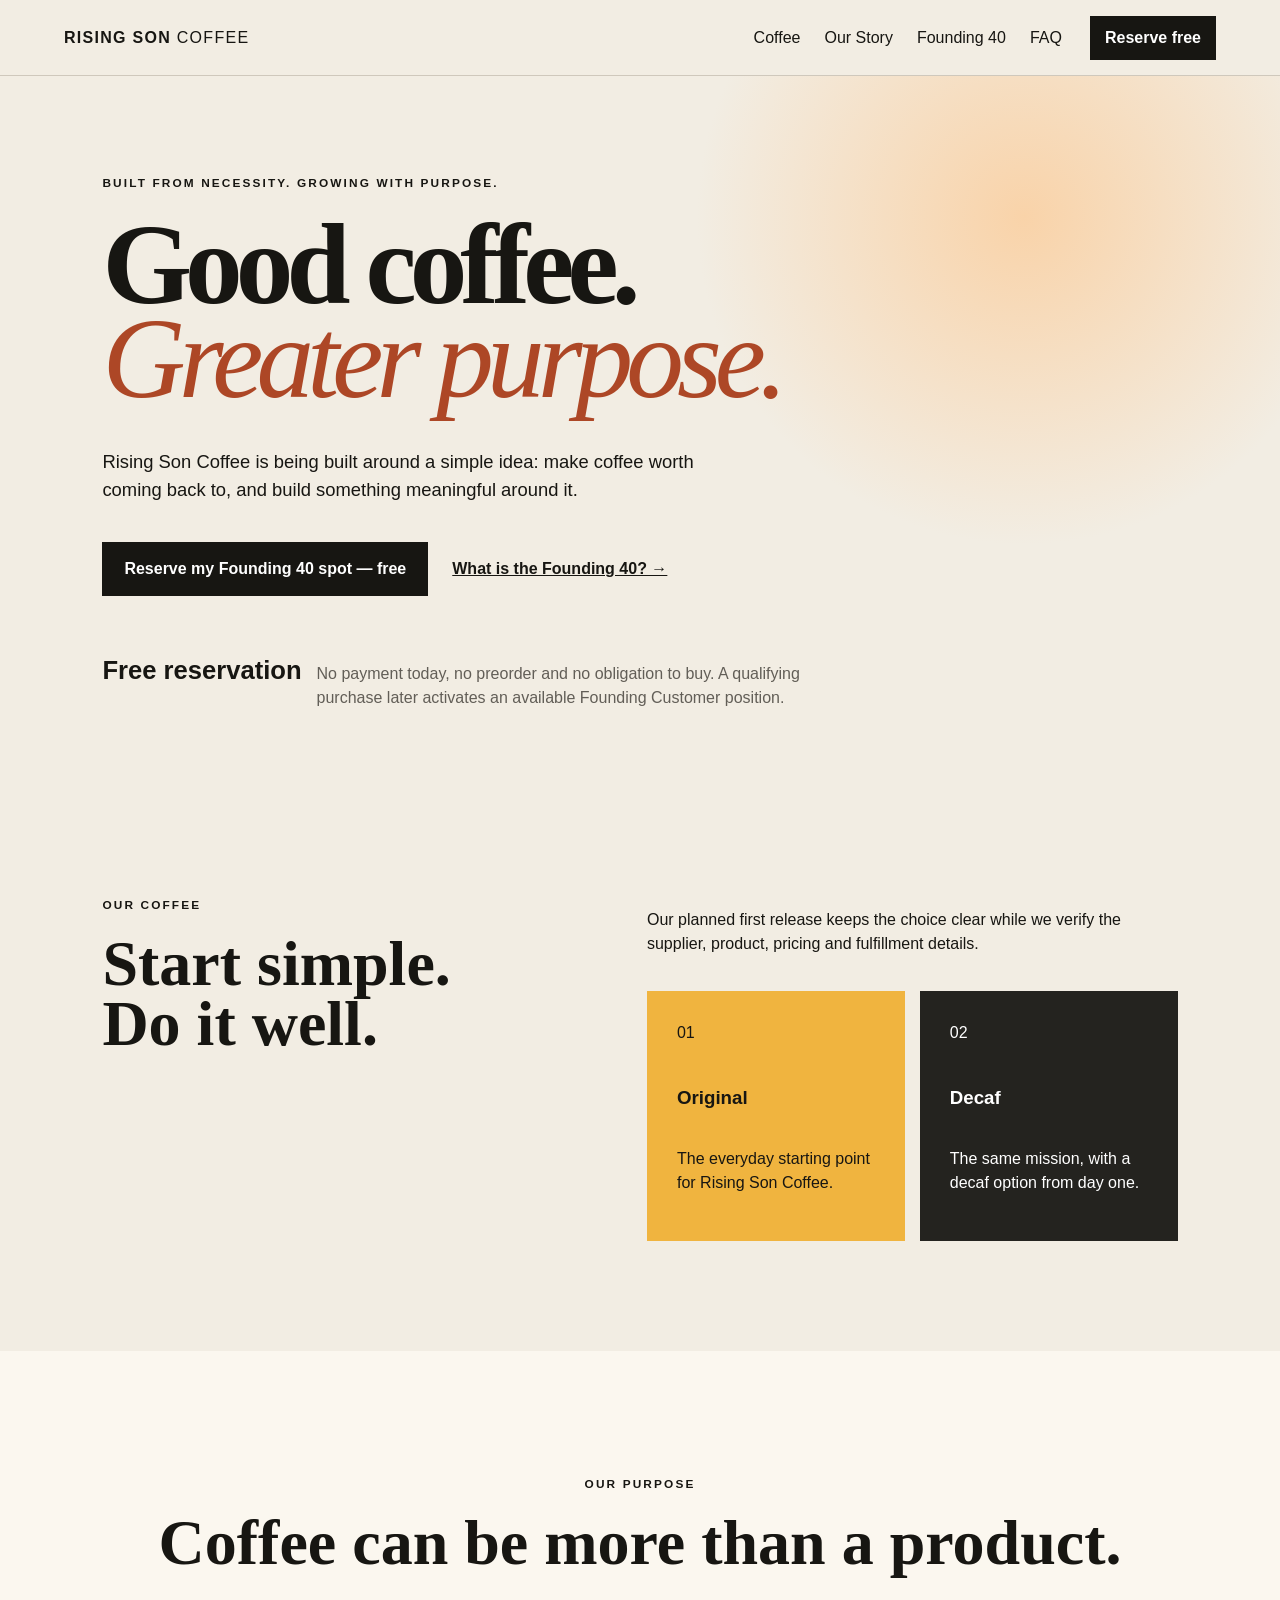
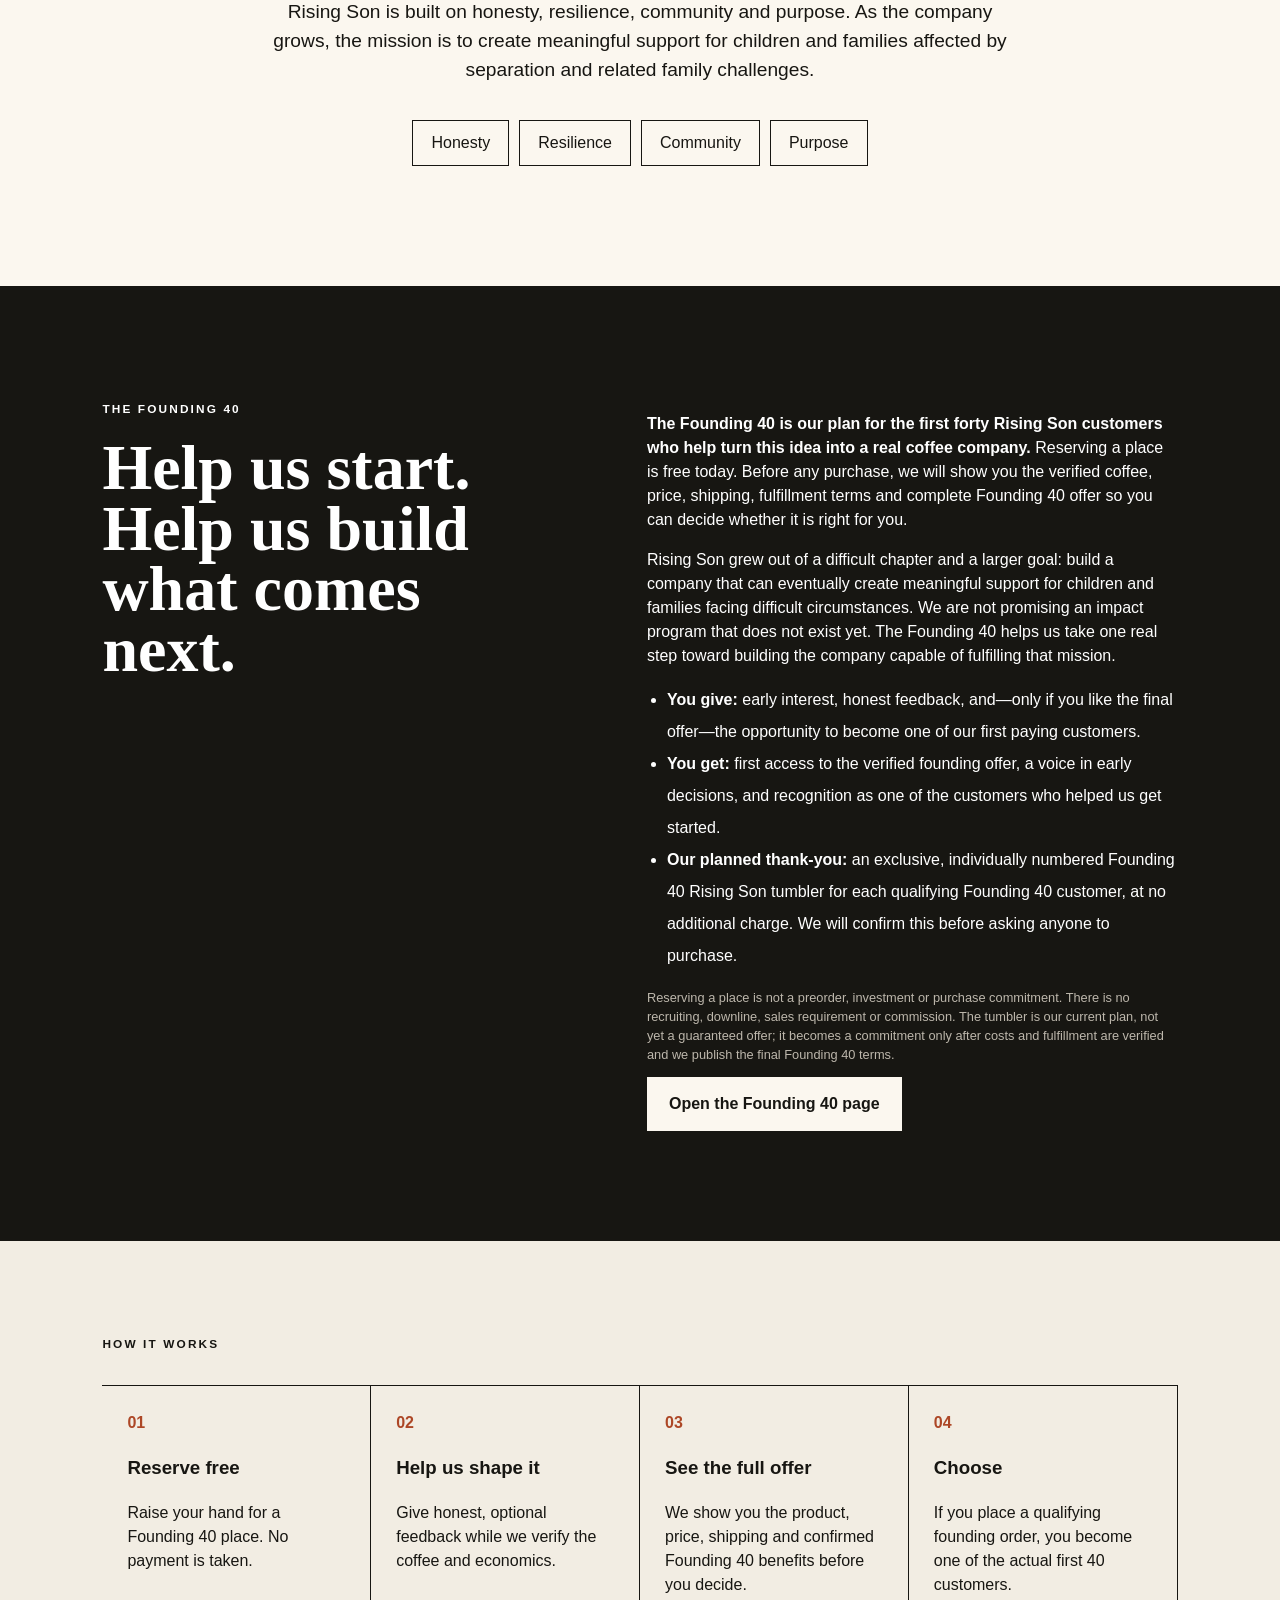
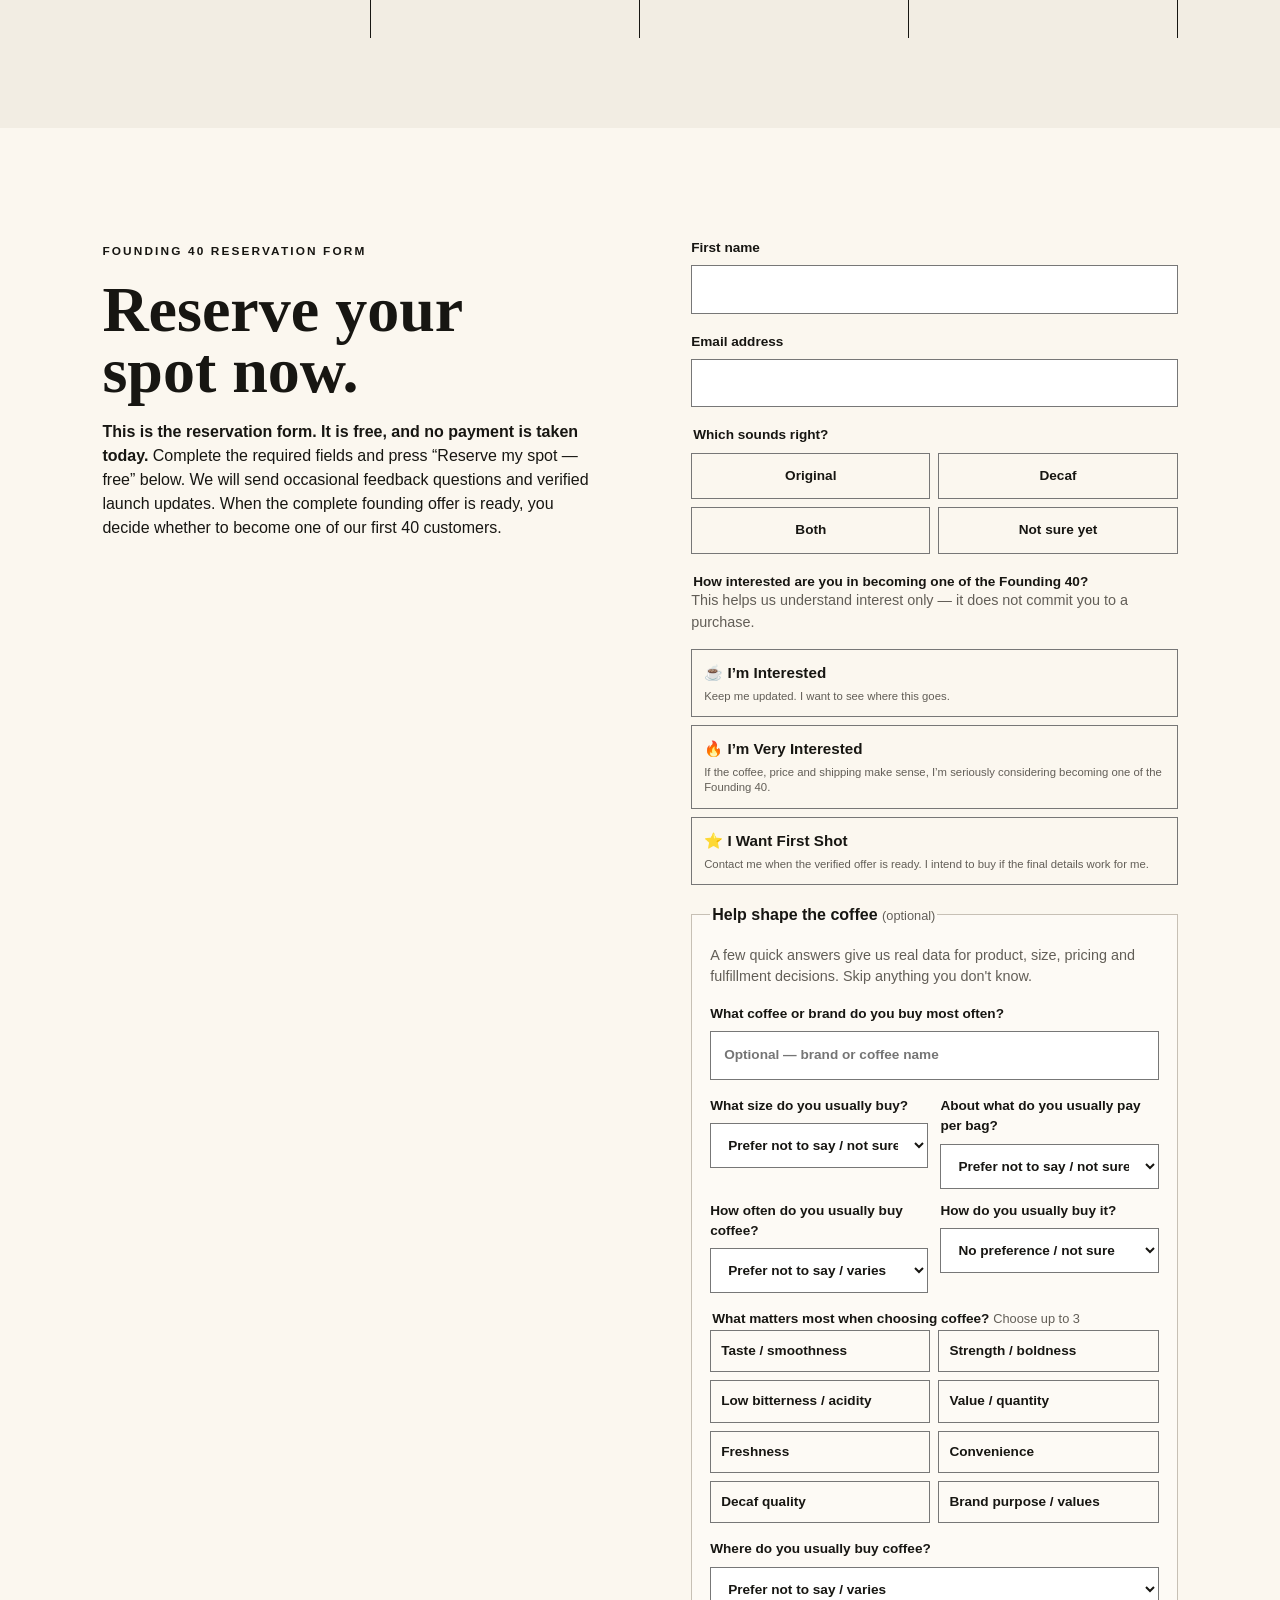
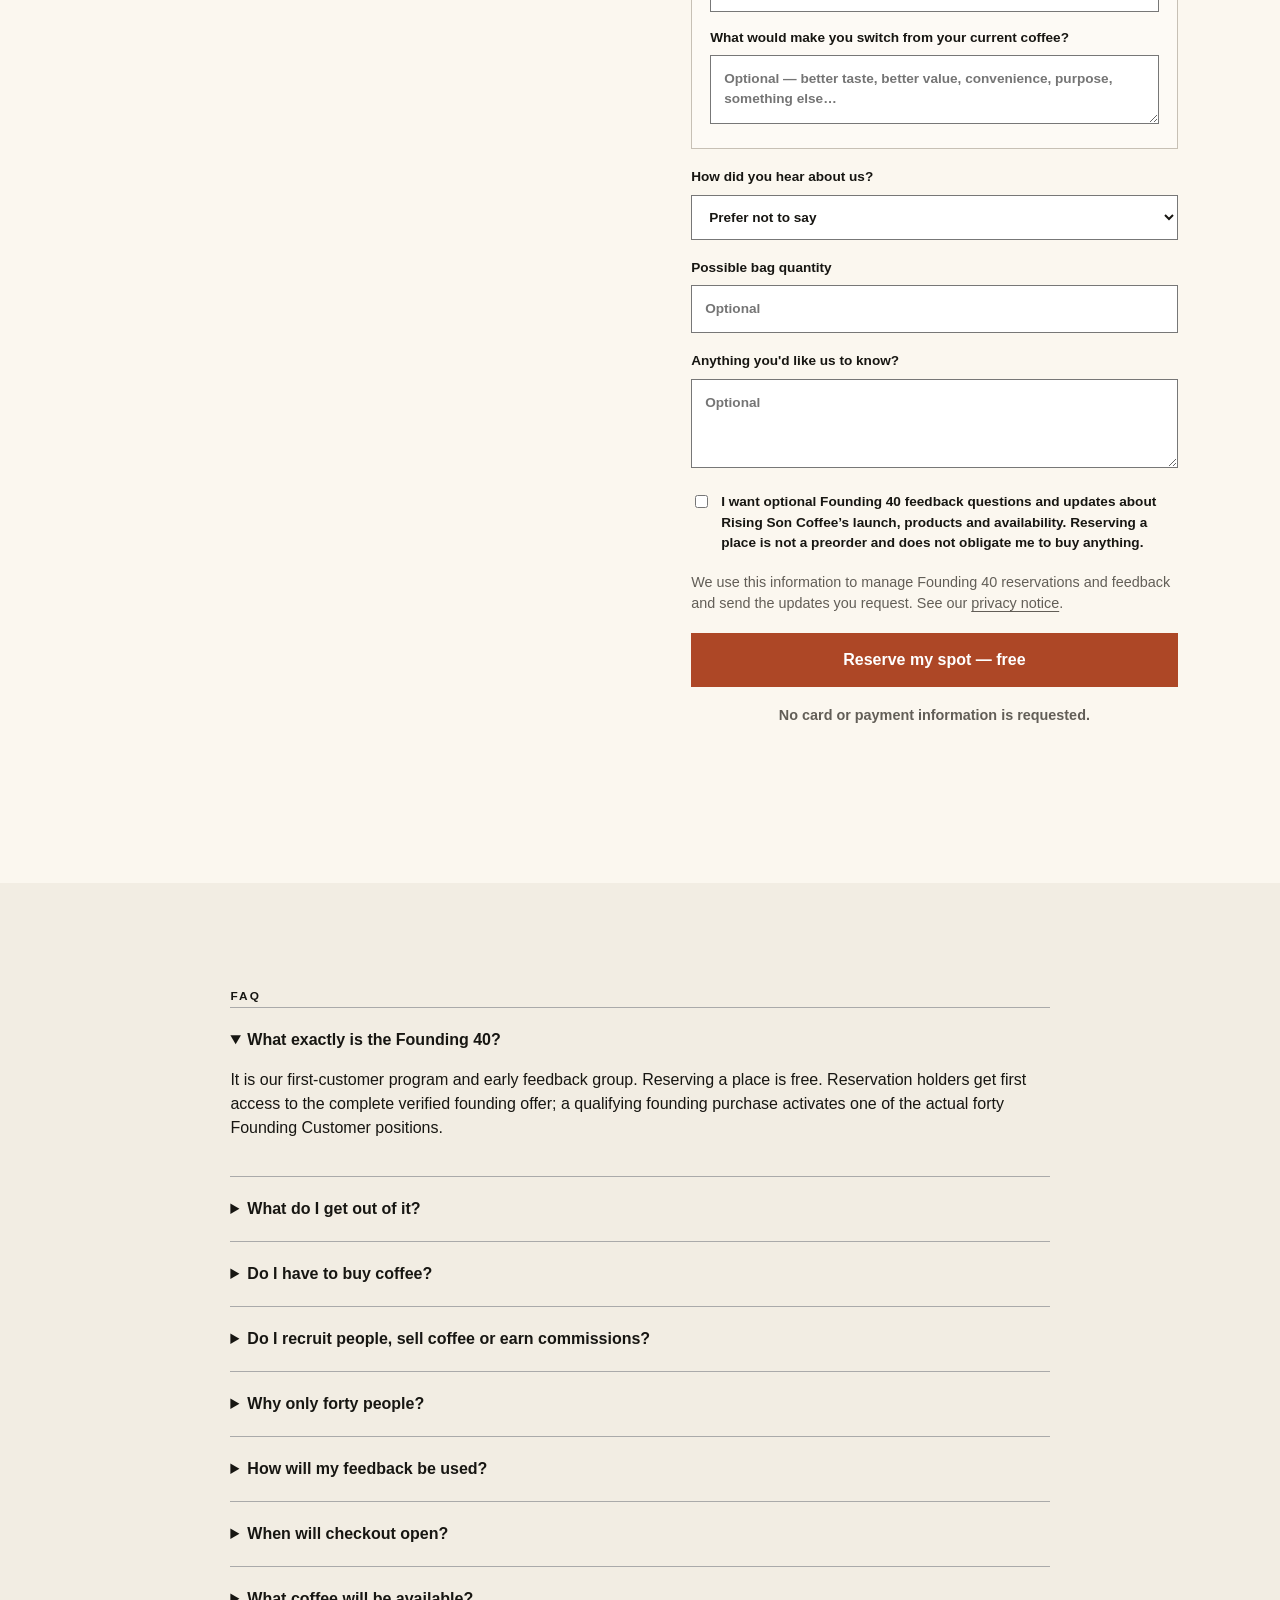
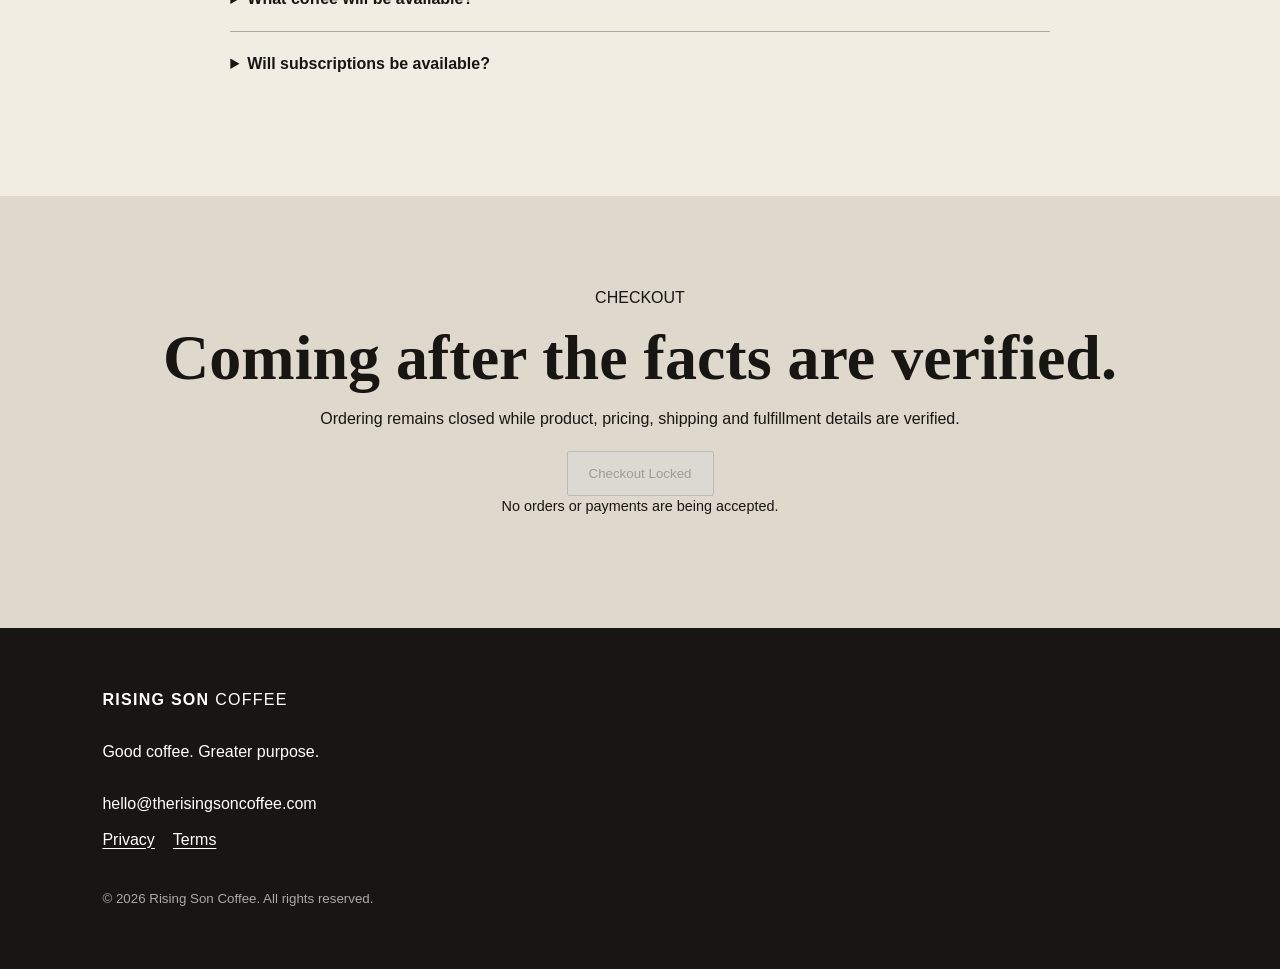
==== commit 776ba4c2: "Correct organization structured data logo claim" ====
--- a/index.html
+++ b/index.html
@@ -7,7 +7,7 @@
 <meta name="robots" content="index,follow,max-image-preview:large,max-snippet:-1,max-video-preview:-1"><meta name="author" content="Rising Son Coffee"><meta name="application-name" content="Rising Son Coffee"><meta name="theme-color" content="#f2ede3">
 <meta property="og:type" content="website"><meta property="og:site_name" content="Rising Son Coffee"><meta property="og:locale" content="en_US"><meta property="og:title" content="Rising Son Coffee | Good Coffee. Greater Purpose."><meta property="og:description" content="A purpose-driven independent coffee company being built with its first customers. Join the Founding 40 free and help shape the first release."><meta property="og:url" content="https://therisingsoncoffee.com/"><meta property="og:image" content="https://therisingsoncoffee.com/social-card.png"><meta property="og:image:width" content="1200"><meta property="og:image:height" content="630"><meta property="og:image:alt" content="Rising Son Coffee — Good coffee. Greater purpose.">
 <meta name="twitter:card" content="summary_large_image"><meta name="twitter:title" content="Rising Son Coffee | Good Coffee. Greater Purpose."><meta name="twitter:description" content="Join the Founding 40 free and help shape the first Rising Son Coffee release."><meta name="twitter:image" content="https://therisingsoncoffee.com/social-card.png"><meta name="twitter:image:alt" content="Rising Son Coffee — Good coffee. Greater purpose."><link rel="canonical" href="https://therisingsoncoffee.com/"><link rel="manifest" href="/site.webmanifest">
-<script type="application/ld+json">{"@context":"https://schema.org","@graph":[{"@type":"Organization","@id":"https://therisingsoncoffee.com/#organization","name":"Rising Son Coffee","alternateName":"The Rising Son Coffee","url":"https://therisingsoncoffee.com/","email":"hello@therisingsoncoffee.com","description":"A purpose-driven independent coffee company being built around good coffee, honesty, resilience, community and meaningful support for children and families as the company grows.","logo":{"@type":"ImageObject","url":"https://therisingsoncoffee.com/social-card.png","width":1200,"height":630}},{"@type":"WebSite","@id":"https://therisingsoncoffee.com/#website","url":"https://therisingsoncoffee.com/","name":"Rising Son Coffee","alternateName":"The Rising Son Coffee","description":"Official website of Rising Son Coffee.","publisher":{"@id":"https://therisingsoncoffee.com/#organization"},"inLanguage":"en-US"},{"@type":"WebPage","@id":"https://therisingsoncoffee.com/#webpage","url":"https://therisingsoncoffee.com/","name":"Rising Son Coffee | Purpose-Driven Coffee Company","isPartOf":{"@id":"https://therisingsoncoffee.com/#website"},"about":{"@id":"https://therisingsoncoffee.com/#organization"},"description":"Meet Rising Son Coffee and join the Founding 40 free to help shape the first release.","inLanguage":"en-US"}]}</script>
+<script type="application/ld+json">{"@context":"https://schema.org","@graph":[{"@type":"Organization","@id":"https://therisingsoncoffee.com/#organization","name":"Rising Son Coffee","alternateName":"The Rising Son Coffee","url":"https://therisingsoncoffee.com/","email":"hello@therisingsoncoffee.com","description":"A purpose-driven independent coffee company being built around good coffee, honesty, resilience, community and meaningful support for children and families as the company grows."},{"@type":"WebSite","@id":"https://therisingsoncoffee.com/#website","url":"https://therisingsoncoffee.com/","name":"Rising Son Coffee","alternateName":"The Rising Son Coffee","description":"Official website of Rising Son Coffee.","publisher":{"@id":"https://therisingsoncoffee.com/#organization"},"inLanguage":"en-US"},{"@type":"WebPage","@id":"https://therisingsoncoffee.com/#webpage","url":"https://therisingsoncoffee.com/","name":"Rising Son Coffee | Purpose-Driven Coffee Company","isPartOf":{"@id":"https://therisingsoncoffee.com/#website"},"about":{"@id":"https://therisingsoncoffee.com/#organization"},"description":"Meet Rising Son Coffee and join the Founding 40 free to help shape the first release.","inLanguage":"en-US"}]}</script>
 <link rel="stylesheet" href="styles.css"><link rel="icon" href="data:image/svg+xml,<svg xmlns=%22http://www.w3.org/2000/svg%22 viewBox=%220 0 100 100%22><text y=%22.9em%22 font-size=%2290%22>☕</text></svg>">
 </head>
 <body>
--- a/styles.css
+++ b/styles.css
@@ -3,3 +3,4 @@
 .intent{display:grid;gap:9px}.intent .form-note{margin-top:-2px}.intent-choices{grid-template-columns:1fr}.intent-choices span{text-align:left;display:grid;gap:4px}.intent-choices strong{font-size:.95rem}.intent-choices small{font-weight:400;line-height:1.35;color:var(--muted)}.intent-choices input:checked+span small{color:#eee}
 
 .survey{display:grid;gap:16px;padding:18px;border:1px solid #c7c0b5;background:rgba(255,255,255,.35)}.survey>legend{font-size:1rem}.optional{font-weight:400;color:var(--muted);font-size:.8rem}.survey-grid{display:grid;grid-template-columns:1fr 1fr;gap:12px}.subfield{display:grid;gap:8px}.checkgrid{display:grid;grid-template-columns:1fr 1fr;gap:8px}.checkgrid label{position:relative}.checkgrid input{position:absolute;width:1px;height:1px;padding:0;margin:-1px;overflow:hidden;clip:rect(0,0,0,0);white-space:nowrap;border:0}.checkgrid span{display:block;border:1px solid #777;padding:10px;font-weight:600;cursor:pointer}.checkgrid input:checked+span{background:var(--ink);color:white}.checkgrid input:focus-visible+span{outline:3px solid var(--accent);outline-offset:3px}@media(max-width:760px){.survey-grid,.checkgrid{grid-template-columns:1fr}}
+.reserve-submit{font-size:1rem;padding:18px 22px;background:var(--accent)}.submit-note{text-align:center;font-weight:700}
